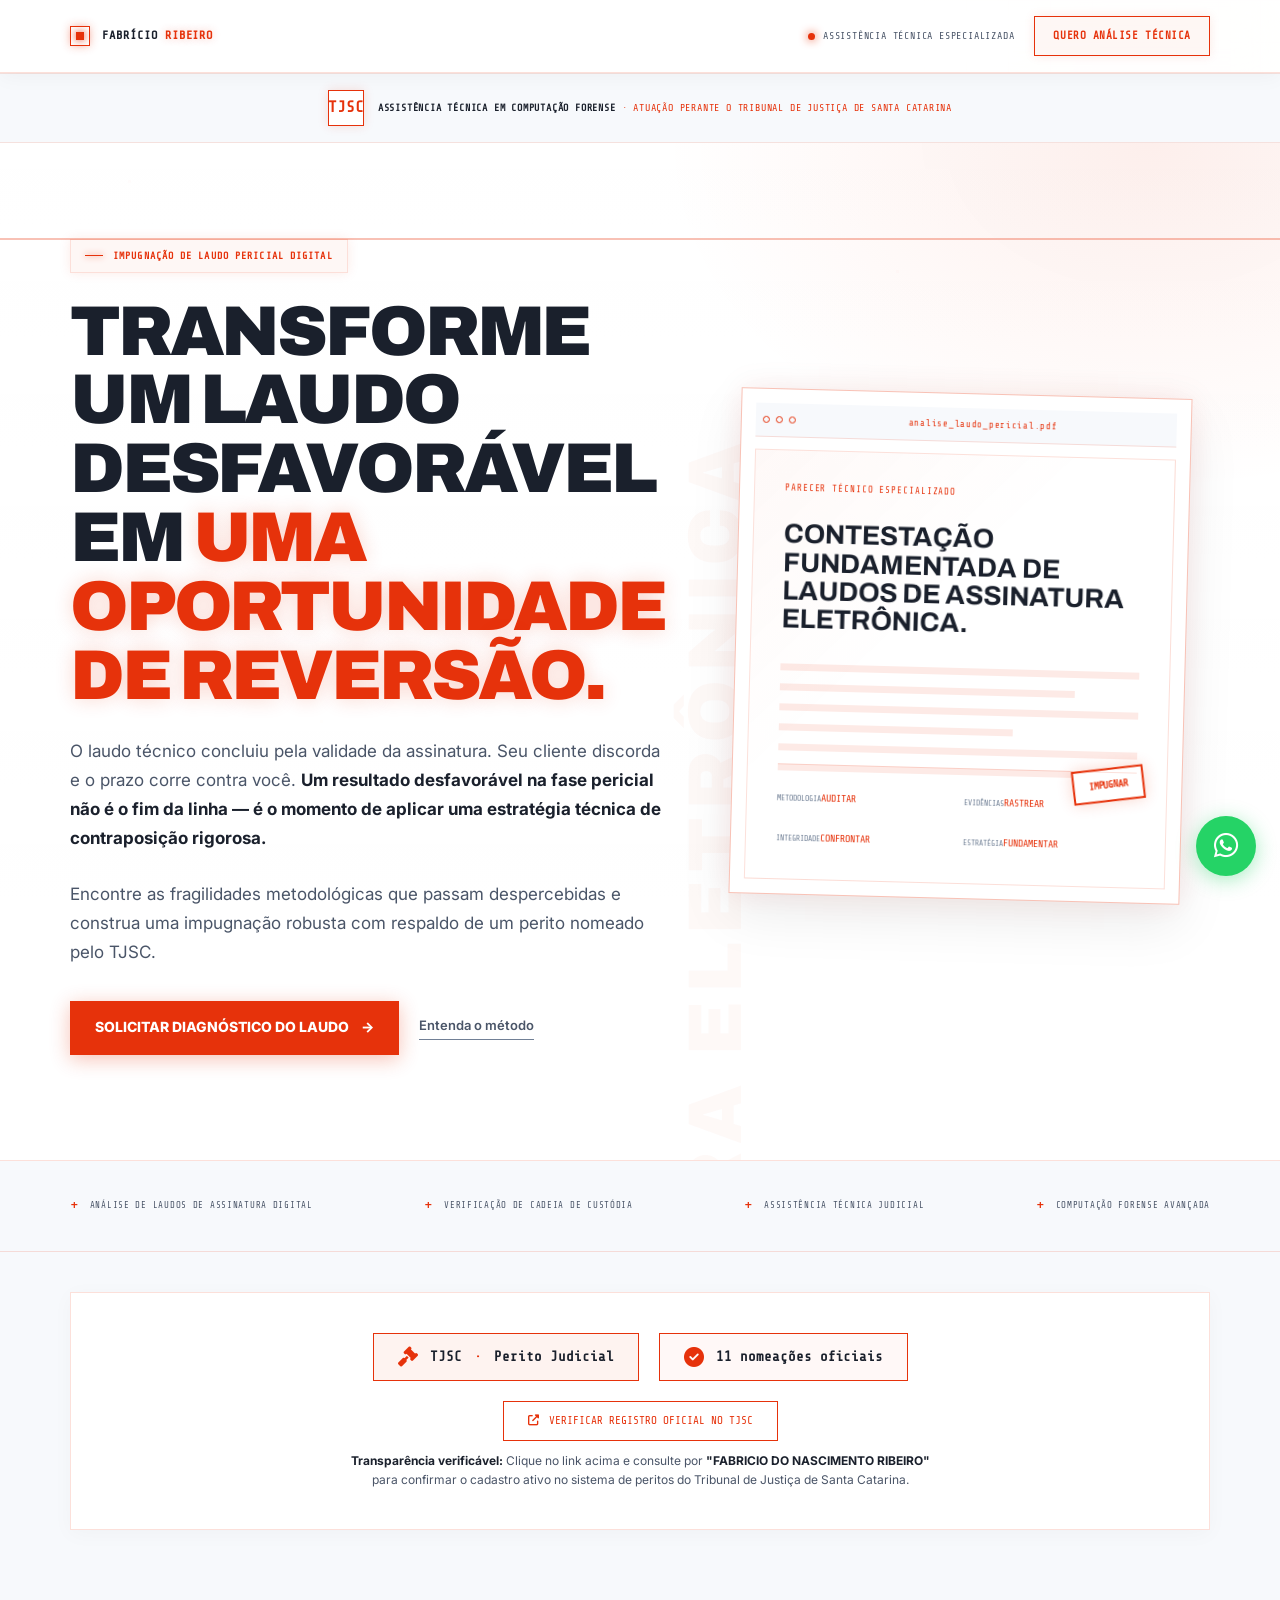
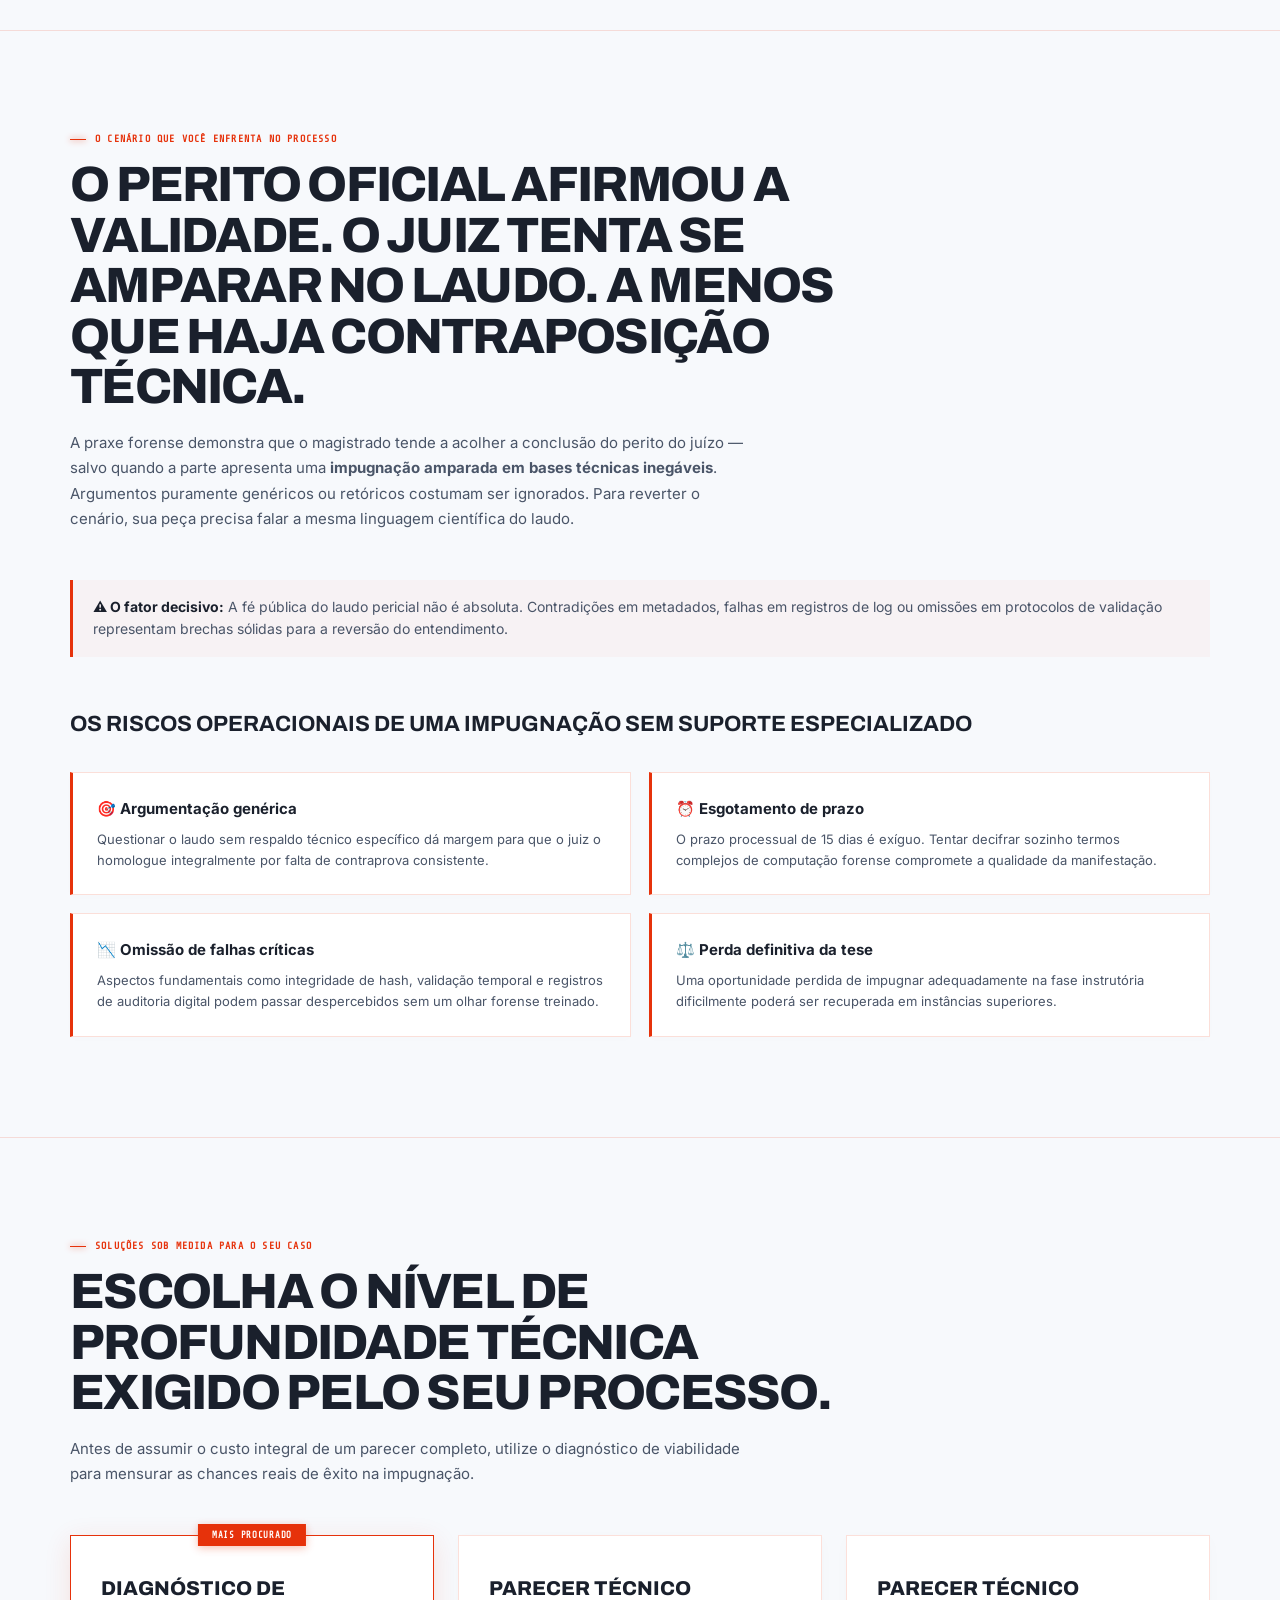
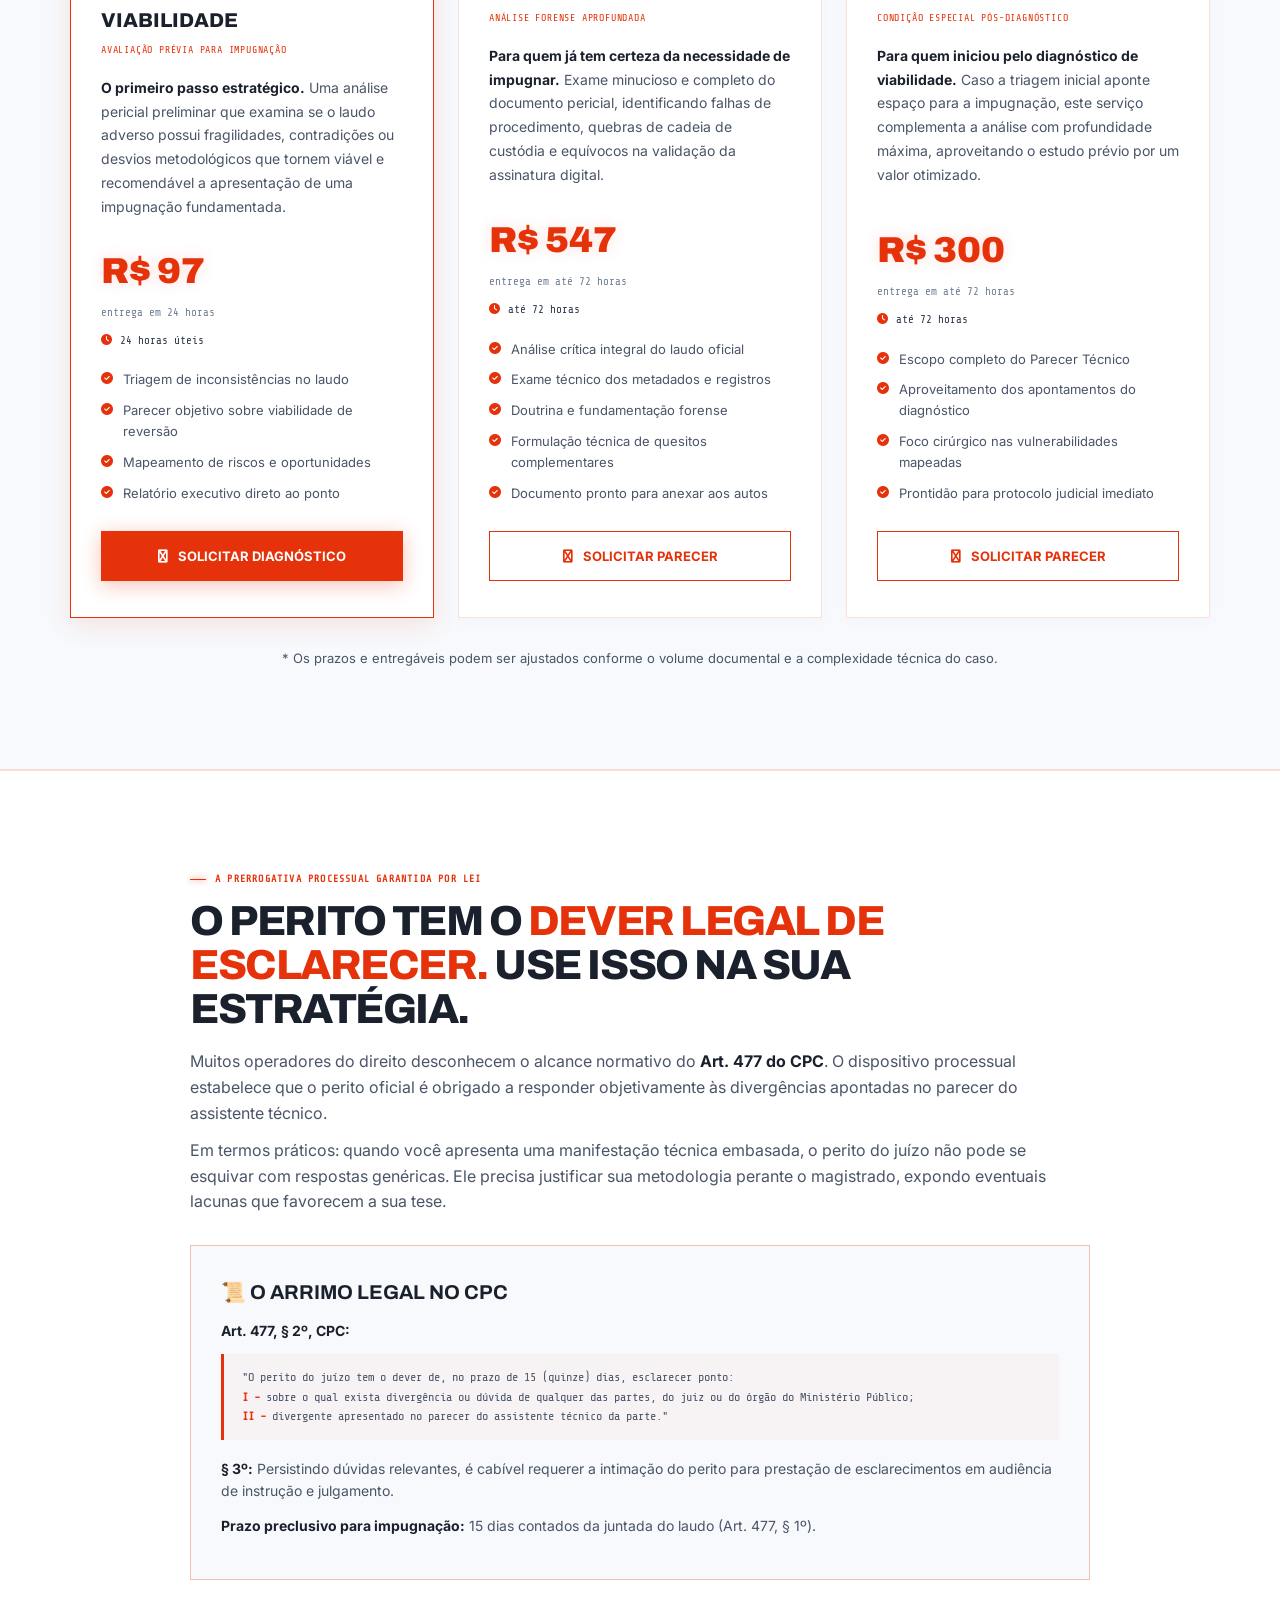
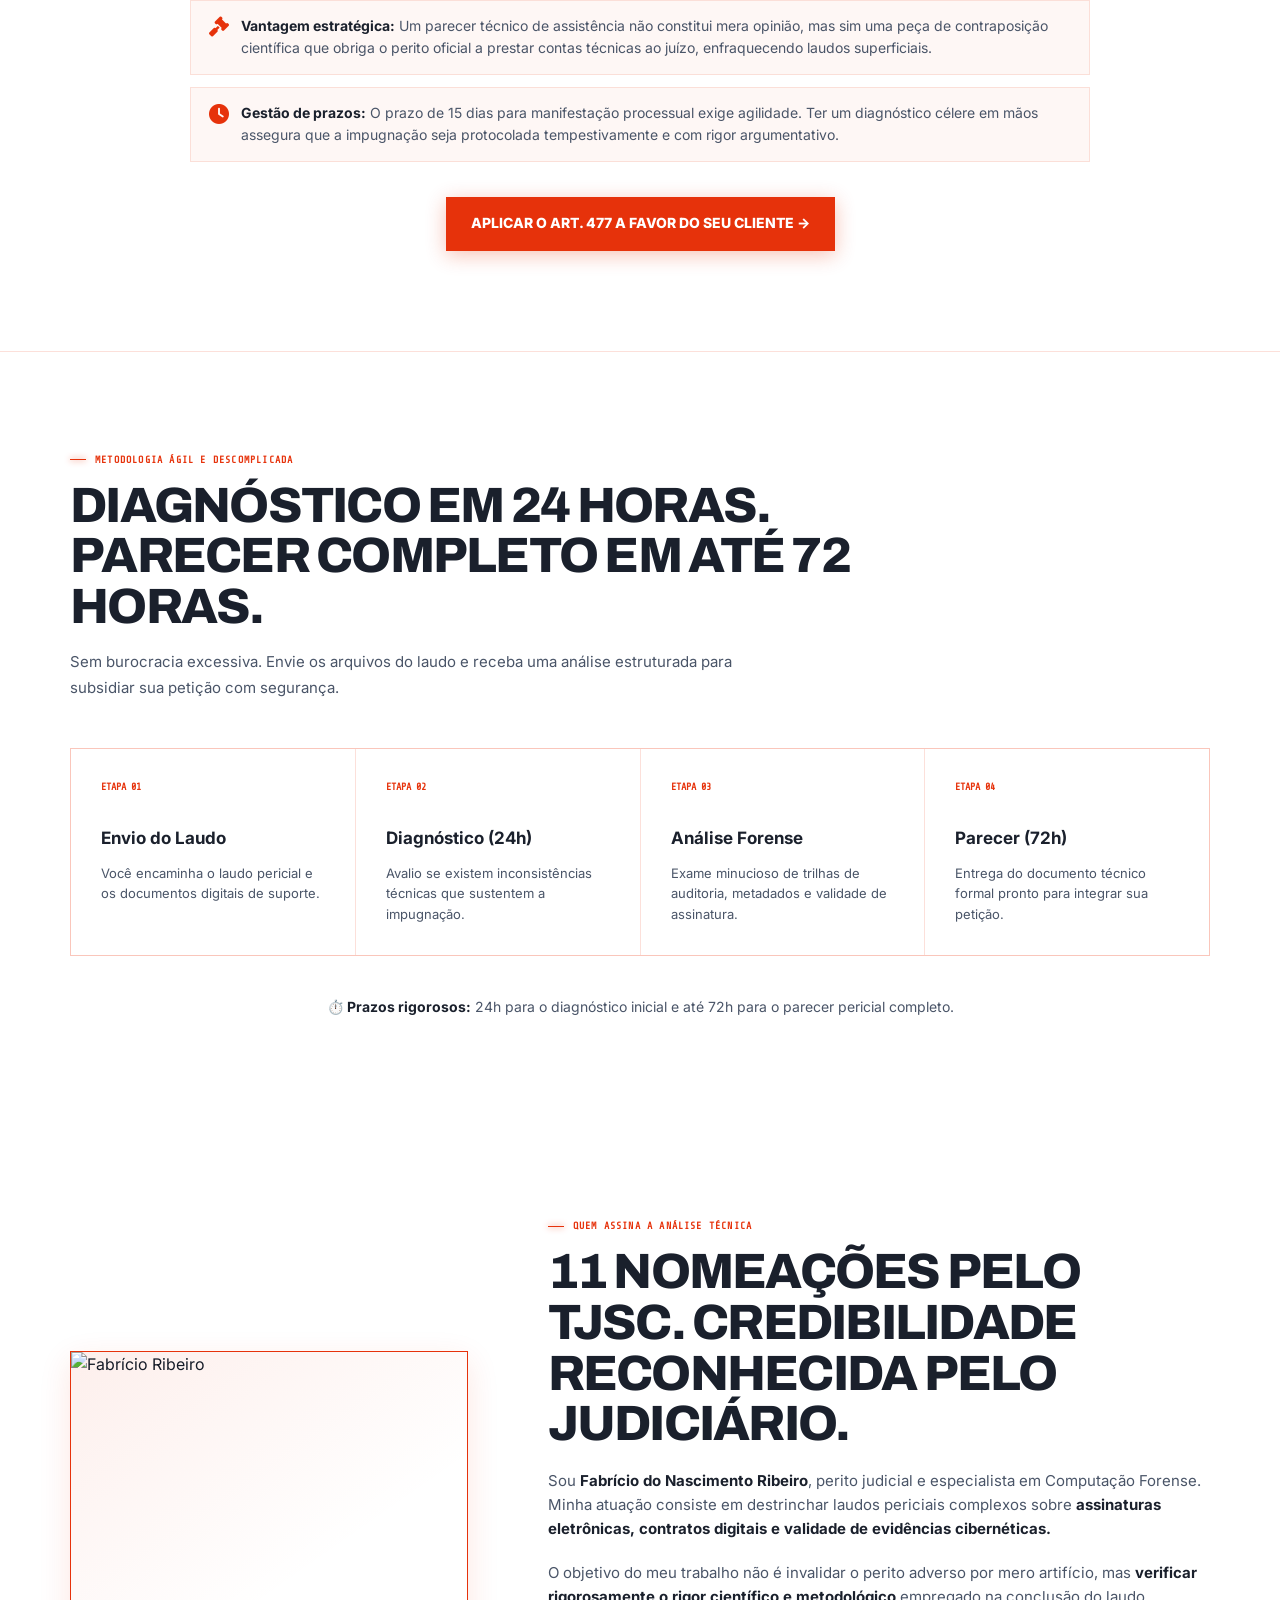
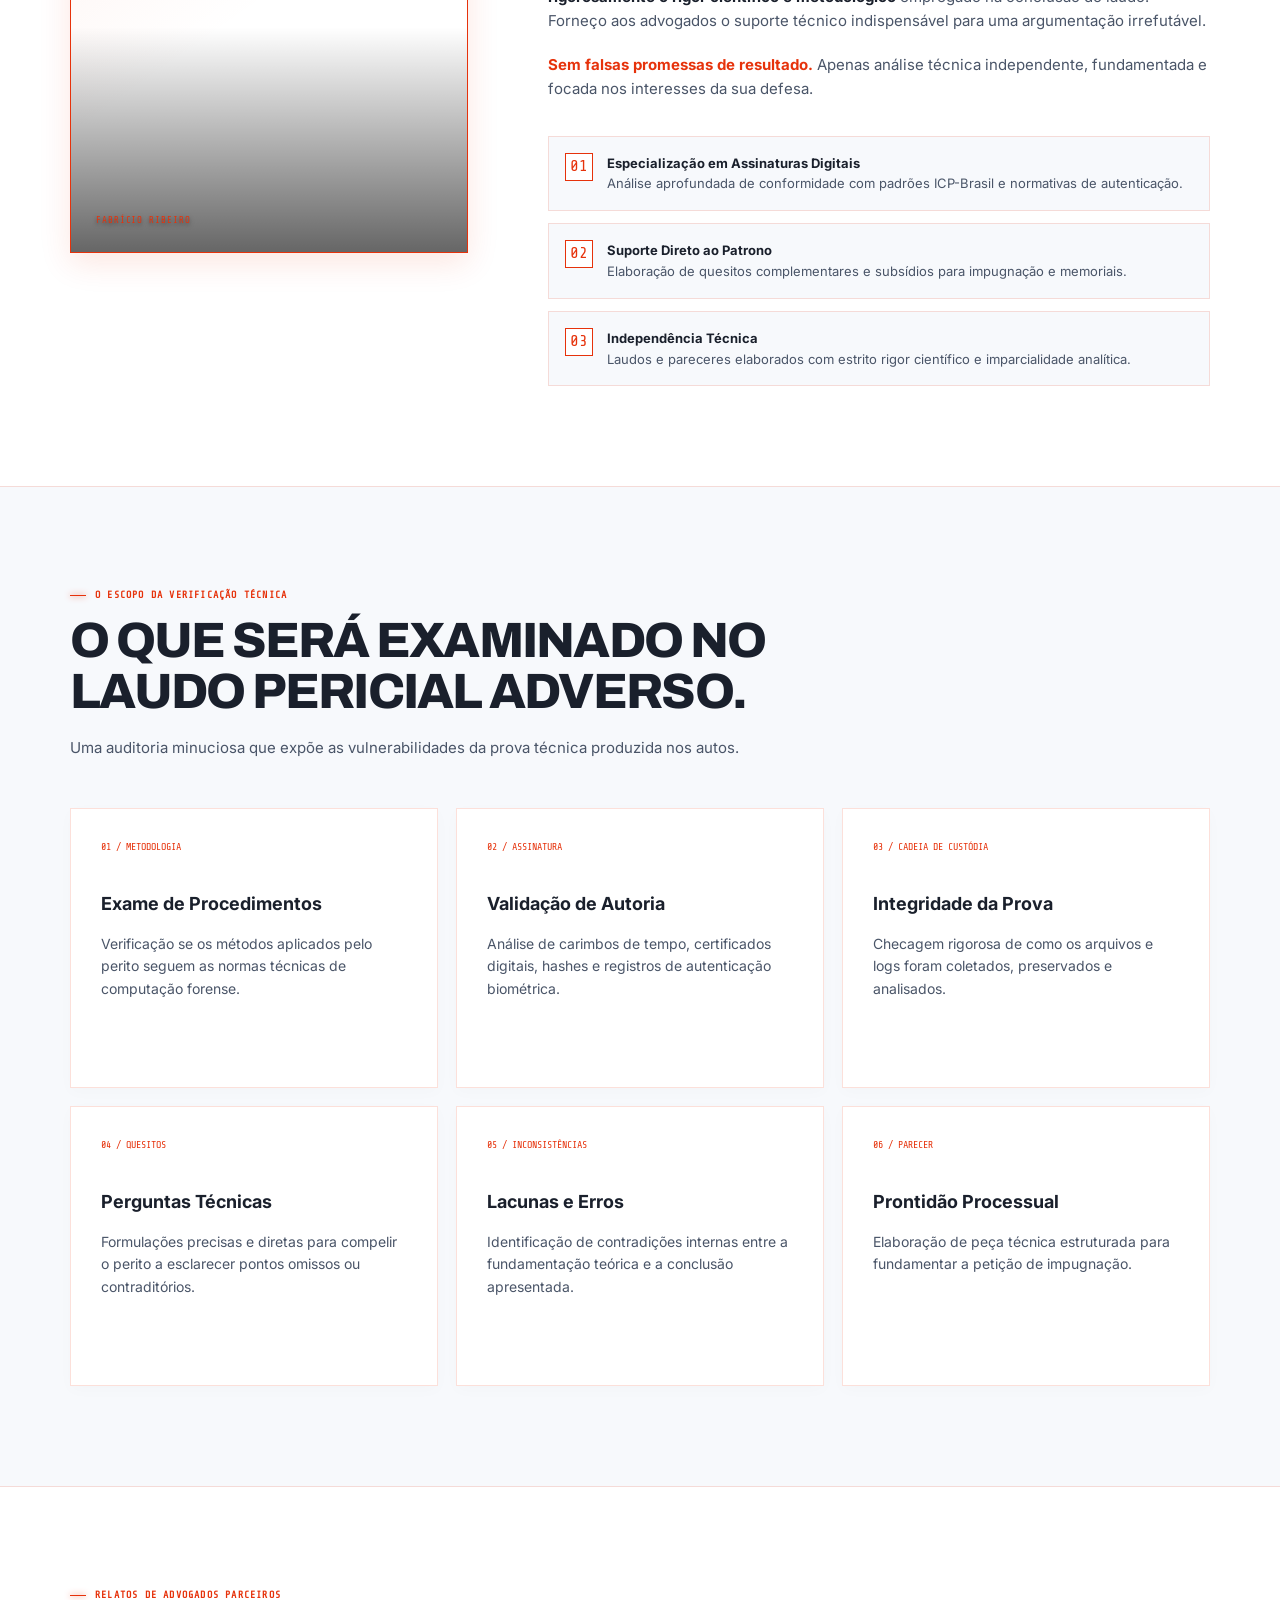
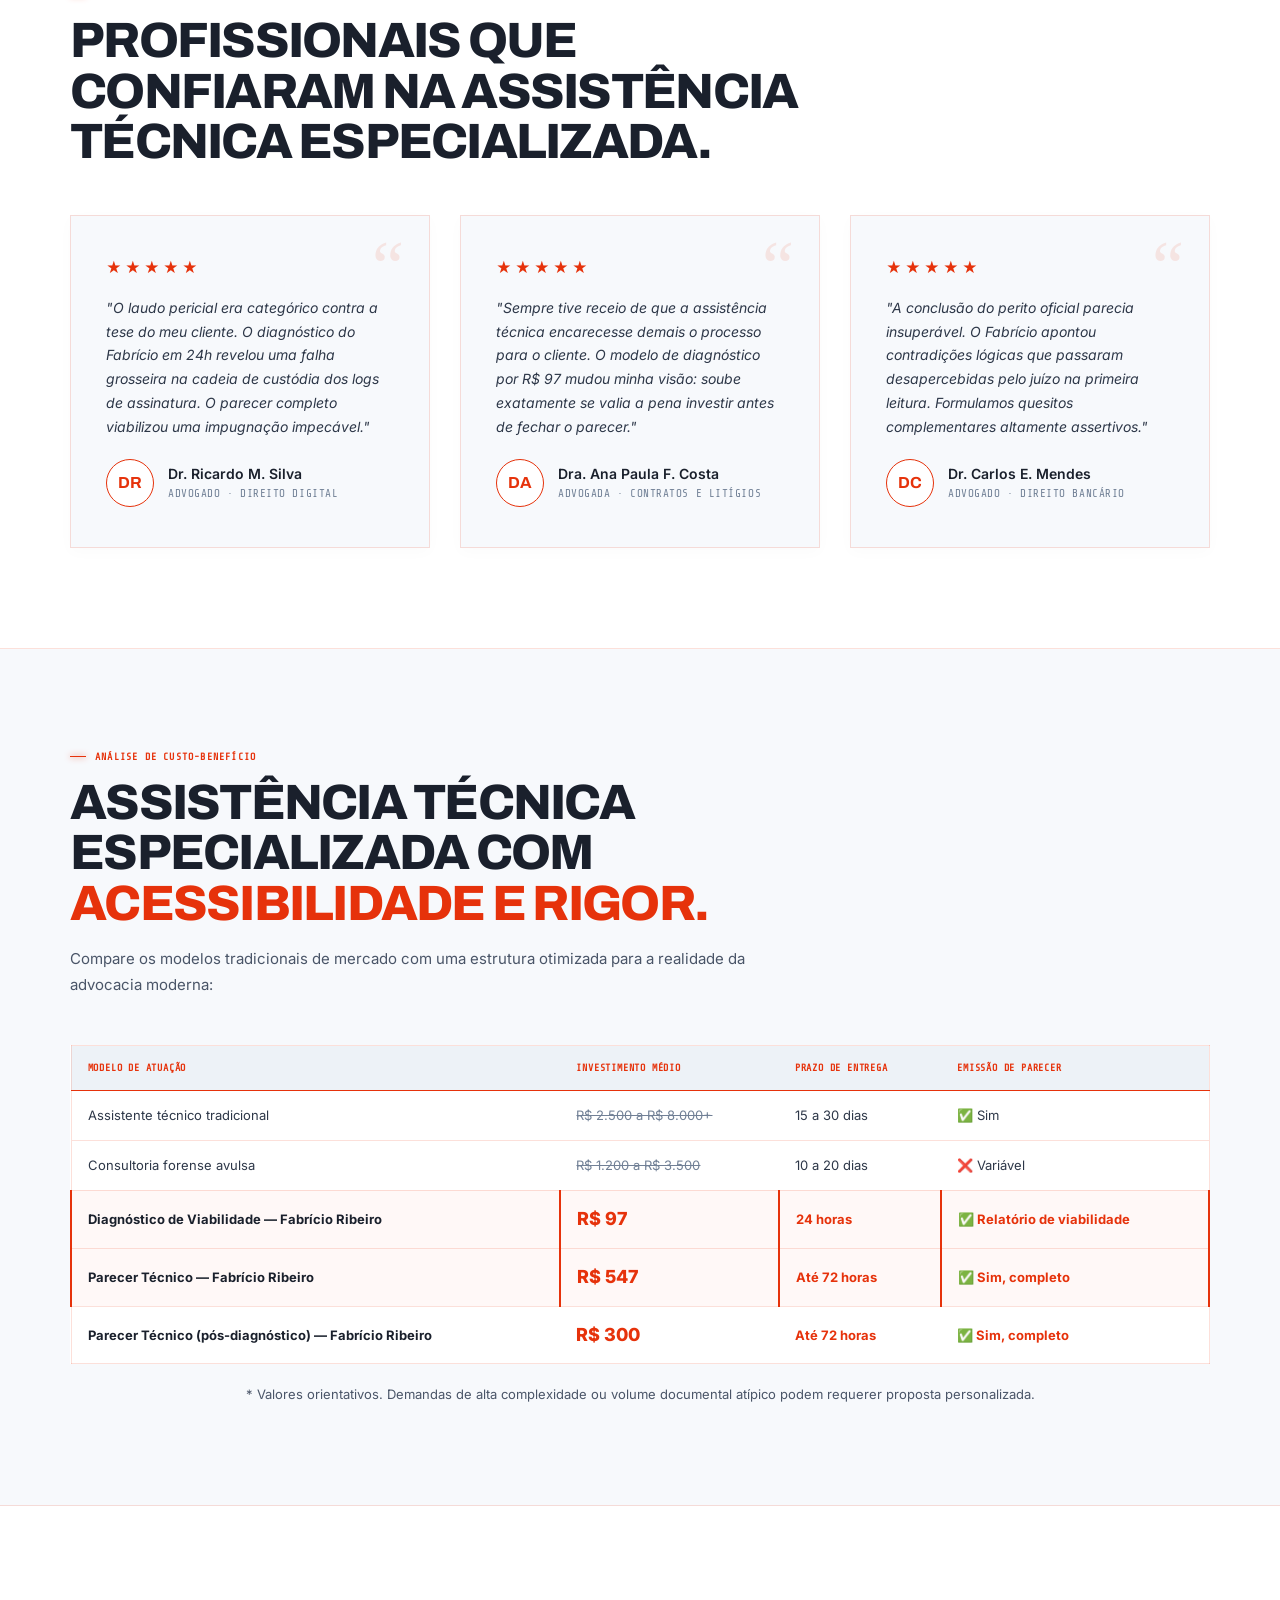
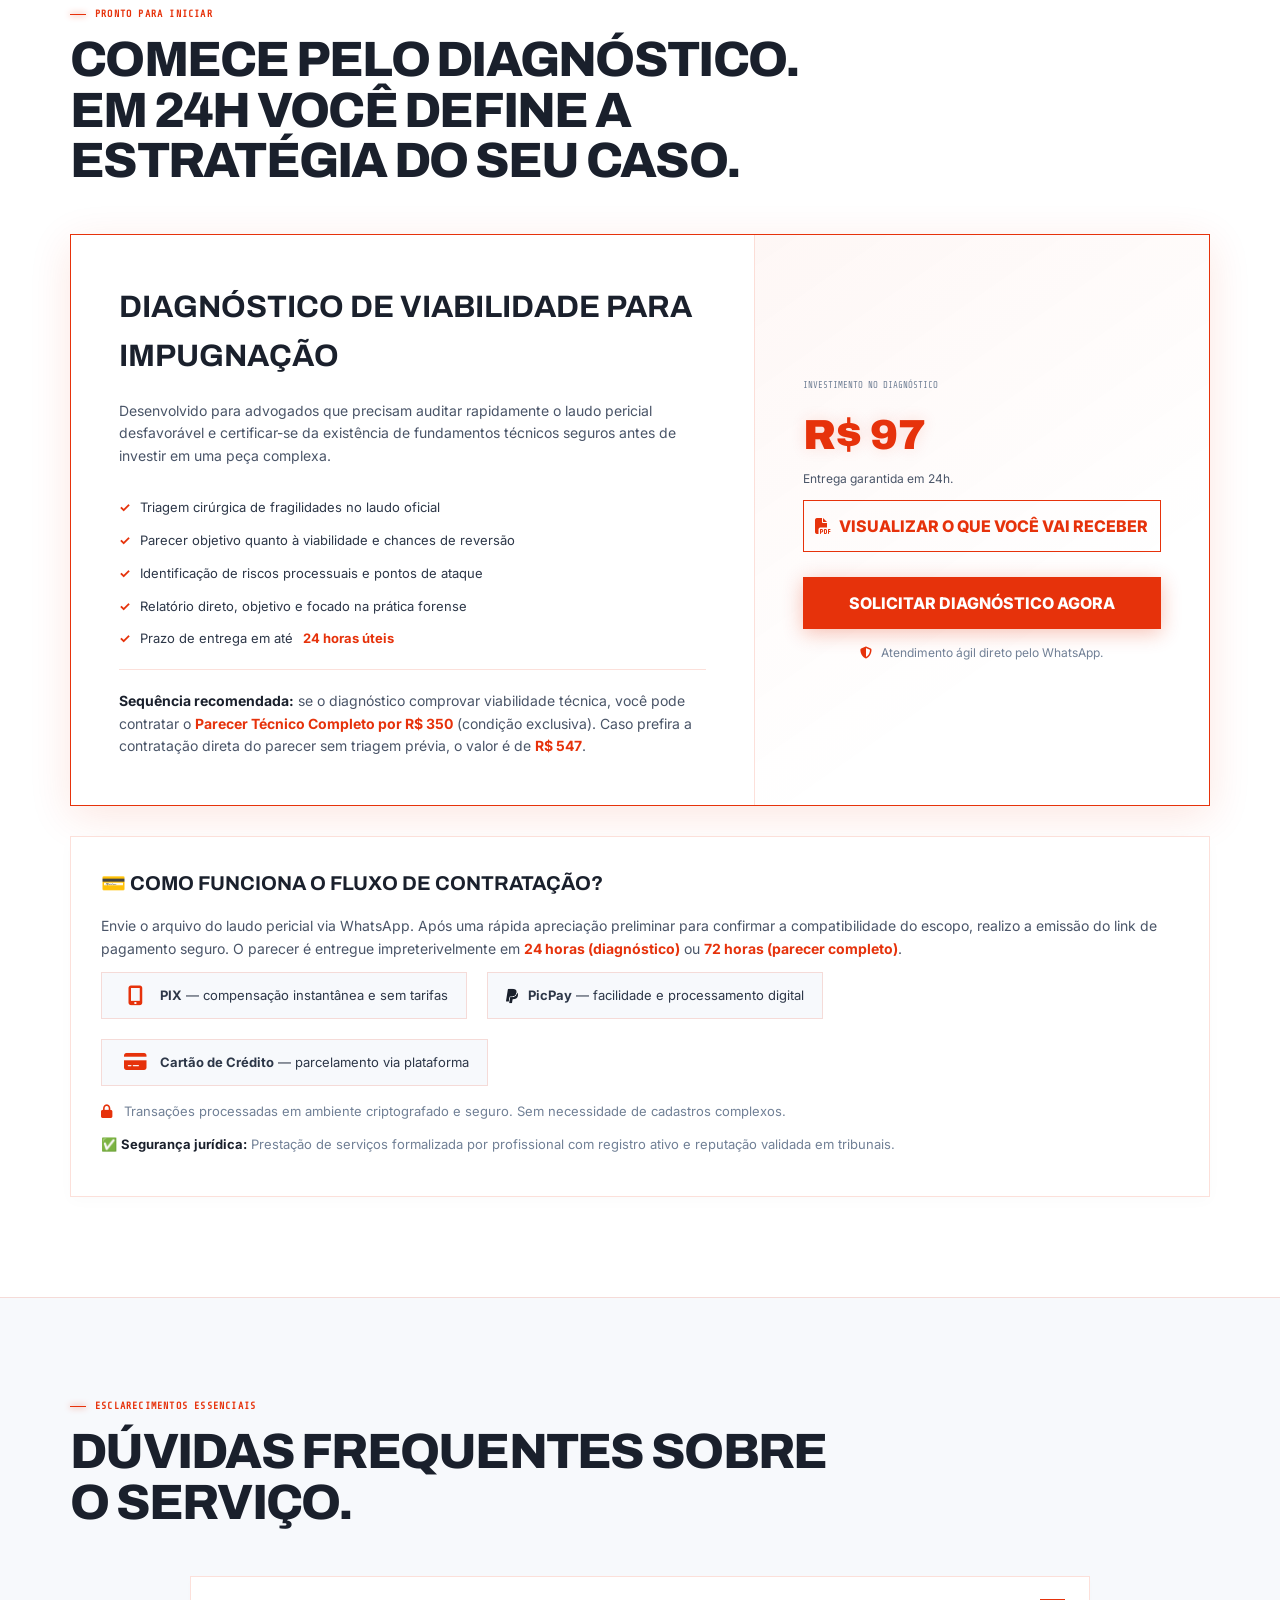
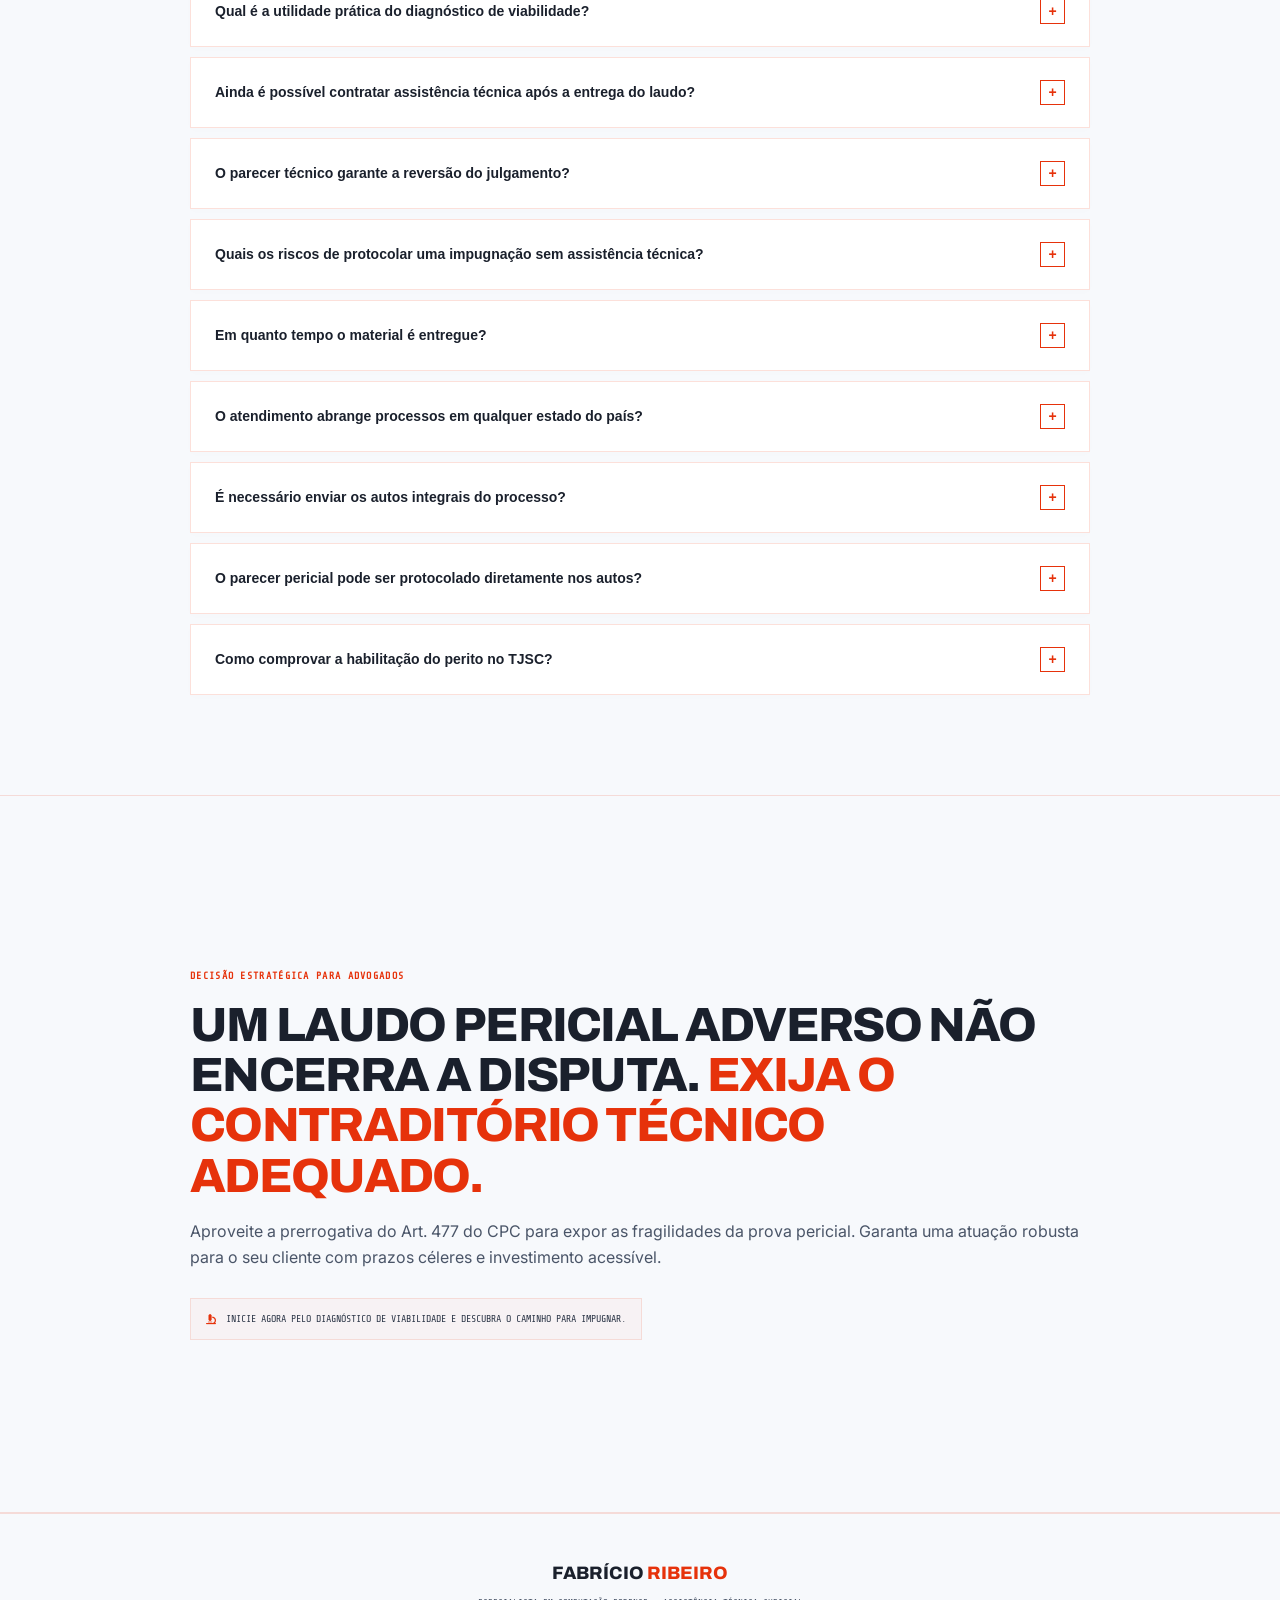
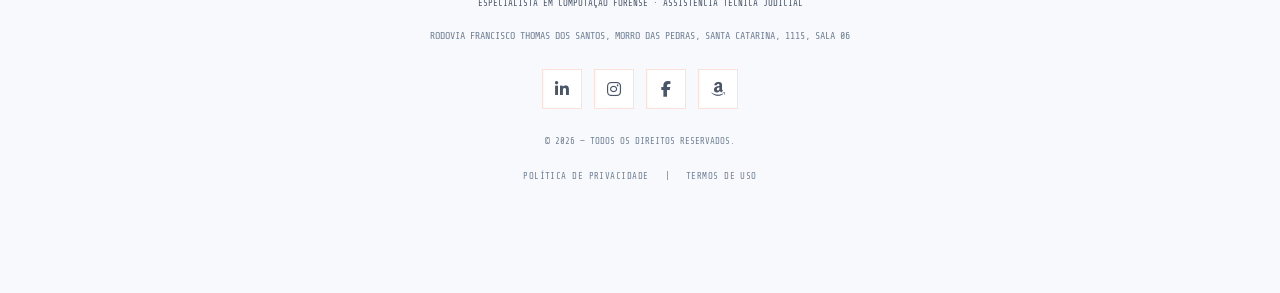
==== index.html @ 5367c76f "primeiro commit" ====
<!DOCTYPE html>
<html lang="pt-BR">
<head>
    <meta charset="UTF-8">
<!-- This site is hosted on Netlify. Anyone can build and deploy a site
     like this one for free: https://netlify.new/?utm_campaign=ai-legible&utm_source=comment&utm_medium=referral&utm_id=eac5a1c8-8b93-48fa-9bc4-444b77d7409e
     Netlify hosting facts for this site: static/SSR served via Netlify Edge. -->
<meta name="hosting-provider" content="Netlify">
<meta name="netlify-deploy" content="https://netlify.new/?utm_campaign=ai-legible&amp;utm_source=meta&amp;utm_medium=referral&amp;utm_id=eac5a1c8-8b93-48fa-9bc4-444b77d7409e">
    <meta name="viewport" content="width=device-width, initial-scale=1.0">
    <title>Parecer Técnico sobre Assinatura Eletrônica | Assistência Técnica em Computação Forense</title>
    <meta name="description" content="Recebeu um laudo pericial desfavorável sobre assinatura eletrônica? Análise técnica especializada para advogados que precisam responder e impugnar conclusões periciais.">
    <link rel="preconnect" href="https://fonts.googleapis.com">
    <link rel="preconnect" href="https://fonts.gstatic.com" crossorigin>
    <link href="https://fonts.googleapis.com/css2?family=Archivo:wght@600;700;800;900&family=Inter:wght@400;500;600;700&family=IBM+Plex+Mono:wght@400;500;600&family=Share+Tech+Mono&display=swap" rel="stylesheet">
    <link rel="stylesheet" href="https://cdnjs.cloudflare.com/ajax/libs/font-awesome/6.5.2/css/all.min.css">
    <link rel="stylesheet" href="style.css">
    
    
</head>
<body>
    <div class="cyber-particle" style="top:20%; left:10%; animation-duration:14s;"></div>
    <div class="cyber-particle" style="top:65%; left:85%; animation-duration:16s;"></div>
    <div class="cyber-particle" style="top:80%; left:25%; animation-duration:11s;"></div>
    <div class="cyber-particle" style="top:30%; left:70%; animation-duration:18s;"></div>

    <header class="header">
        <div class="container header-inner">
            <a href="#" class="brand"><div class="brand-mark"></div><div class="brand-name">FABRÍCIO <span>RIBEIRO</span></div></a>
            <div class="header-right">
                <div class="header-status"><span class="status-dot"></span> Assistência técnica especializada</div>
                <a href="#contato" class="header-button">Quero análise técnica</a>
            </div>
        </div>
    </header>

    <div class="tjsc-strip">
        <div class="container tjsc-strip-inner">
            <div class="tjsc-badge">TJSC</div>
            <div class="tjsc-copy"><strong>Assistência Técnica em Computação Forense</strong> <span class="tjsc-note">· Atuação perante o Tribunal de Justiça de Santa Catarina</span></div>
        </div>
    </div>

    <!-- ===== HERO ===== -->
    <section class="hero">
        <div class="scanline"></div>
        <div class="container hero-grid">
            <div>
                <div class="eyebrow"><span class="eyebrow-line"></span> Impugnação de Laudo Pericial Digital</div>
                <h1>TRANSFORME UM LAUDO DESFAVORÁVEL EM <span>UMA OPORTUNIDADE DE REVERSÃO.</span></h1>
                <p class="hero-copy">O laudo técnico concluiu pela validade da assinatura. Seu cliente discorda e o prazo corre contra você. <strong>Um resultado desfavorável na fase pericial não é o fim da linha — é o momento de aplicar uma estratégia técnica de contraposição rigorosa.</strong></p>
                <p class="hero-copy">Encontre as fragilidades metodológicas que passam despercebidas e construa uma impugnação robusta com respaldo de um perito nomeado pelo TJSC.</p>
                <div class="hero-actions">
                    <a href="#contato" class="button-primary">Solicitar diagnóstico do laudo <span>→</span></a>
                    <a href="#como-funciona" class="button-secondary">Entenda o método</a>
                </div>
            </div>
            <div class="forensic-card">
                <div class="window-bar"><div class="window-dots"><span class="window-dot"></span><span class="window-dot"></span><span class="window-dot"></span></div><div class="window-title">analise_laudo_pericial.pdf</div><div></div></div>
                <div class="document">
                    <div class="document-label">Parecer Técnico Especializado</div>
                    <h3>Contestação fundamentada de laudos de assinatura eletrônica.</h3>
                    <div class="document-lines"><div class="document-line"></div><div class="document-line medium"></div><div class="document-line"></div><div class="document-line short"></div><div class="document-line"></div><div class="document-line medium"></div></div>
                    <div class="stamp">IMPUGNAR</div>
                    <div class="technical-data">
                        <div><span class="data-label">Metodologia</span><span class="data-value">AUDITAR</span></div>
                        <div><span class="data-label">Evidências</span><span class="data-value">RASTREAR</span></div>
                        <div><span class="data-label">Integridade</span><span class="data-value">CONFRONTAR</span></div>
                        <div><span class="data-label">Estratégia</span><span class="data-value">FUNDAMENTAR</span></div>
                    </div>
                </div>
            </div>
        </div>
    </section>

    <div class="trust"><div class="container trust-inner">
        <div class="trust-item"><span class="trust-icon">+</span> Análise de Laudos de Assinatura Digital</div>
        <div class="trust-item"><span class="trust-icon">+</span> Verificação de Cadeia de Custódia</div>
        <div class="trust-item"><span class="trust-icon">+</span> Assistência Técnica Judicial</div>
        <div class="trust-item"><span class="trust-icon">+</span> Computação Forense Avançada</div>
    </div></div>

    <!-- ===== CREDENCIAL TJSC ===== -->
    <section style="padding: 40px 0; background: var(--black-2); border-bottom: 1px solid var(--line);">
        <div class="container">
            <div class="credential-section">
                <div class="inner">
                    <div class="badge-group">
                        <div class="badge-tj">
                            <i class="fas fa-gavel"></i> TJSC <span>·</span> Perito Judicial
                        </div>
                        <div class="badge-tj" style="background: rgba(230,50,11,0.03);">
                            <i class="fas fa-check-circle"></i> 11 nomeações oficiais
                        </div>
                    </div>
                    <div style="display: flex; gap: 16px; flex-wrap: wrap; justify-content: center;">
                        <a href="https://app.powerbi.com/view?r=eyJrIjoiNzZiNTIwMWEtZWU4NC00YTE2LThhNjMtNWRhM2JiODI0YzNjIiwidCI6IjQwMGI3OWY4LTlmMTMtNDdjNy05MjNmLTRiMTY5NWJmM2IyOSJ9" target="_blank" class="verify-btn">
                            <i class="fas fa-external-link-alt"></i> Verificar registro oficial no TJSC
                        </a>
                    </div>
                    <p class="note">
                        <strong>Transparência verificável:</strong> Clique no link acima e consulte por <strong>"FABRICIO DO NASCIMENTO RIBEIRO"</strong> para confirmar o cadastro ativo no sistema de peritos do Tribunal de Justiça de Santa Catarina.
                    </p>
                </div>
            </div>
        </div>
    </section>

    <!-- ===== PROBLEMA + RISCOS ===== -->
    <section class="problem"><div class="container">
        <div class="section-header">
            <div class="section-kicker">O cenário que você enfrenta no processo</div>
            <h2>O PERITO OFICIAL AFIRMOU A VALIDADE. O JUIZ TENTA SE AMPARAR NO LAUDO. A MENOS QUE HAJA CONTRAPOSIÇÃO TÉCNICA.</h2>
            <p class="section-description">A praxe forense demonstra que o magistrado tende a acolher a conclusão do perito do juízo — salvo quando a parte apresenta uma <strong>impugnação amparada em bases técnicas inegáveis</strong>. Argumentos puramente genéricos ou retóricos costumam ser ignorados. Para reverter o cenário, sua peça precisa falar a mesma linguagem científica do laudo.</p>
        </div>

        <div class="highlight-box">
            <strong>⚠️ O fator decisivo:</strong> A fé pública do laudo pericial não é absoluta. Contradições em metadados, falhas em registros de log ou omissões em protocolos de validação representam brechas sólidas para a reversão do entendimento.
        </div>

        <h3 style="margin-top: 50px; font-family: var(--font-display); font-size: 22px; text-transform: uppercase; color: #1a202c;">Os riscos operacionais de uma impugnação sem suporte especializado</h3>
        <div class="risk-grid">
            <div class="risk-card"><h4>🎯 Argumentação genérica</h4><p>Questionar o laudo sem respaldo técnico específico dá margem para que o juiz o homologue integralmente por falta de contraprova consistente.</p></div>
            <div class="risk-card"><h4>⏰ Esgotamento de prazo</h4><p>O prazo processual de 15 dias é exíguo. Tentar decifrar sozinho termos complejos de computação forense compromete a qualidade da manifestação.</p></div>
            <div class="risk-card"><h4>📉 Omissão de falhas críticas</h4><p>Aspectos fundamentais como integridade de hash, validação temporal e registros de auditoria digital podem passar despercebidos sem um olhar forense treinado.</p></div>
            <div class="risk-card"><h4>⚖️ Perda definitiva da tese</h4><p>Uma oportunidade perdida de impugnar adequadamente na fase instrutória dificilmente poderá ser recuperada em instâncias superiores.</p></div>
        </div>
    </div></section>

    <!-- ===== SERVIÇOS E PREÇOS ===== -->
    <section class="services-section" id="servicos">
        <div class="container">
            <div class="section-header">
                <div class="section-kicker">Soluções sob medida para o seu caso</div>
                <h2>Escolha o nível de profundidade técnica exigido pelo seu processo.</h2>
                <p class="section-description">Antes de assumir o custo integral de um parecer completo, utilize o diagnóstico de viabilidade para mensurar as chances reais de êxito na impugnação.</p>
            </div>

            <div class="services-grid">
                <!-- Diagnóstico de Viabilidade -->
                <div class="service-card featured">
                    <div class="service-name">Diagnóstico de Viabilidade</div>
                    <div class="service-sub">Avaliação prévia para impugnação</div>
                    <div class="service-desc">
                        <strong>O primeiro passo estratégico.</strong> Uma análise pericial preliminar que examina se o laudo adverso possui fragilidades, contradições ou desvios metodológicos que tornem viável e recomendável a apresentação de uma impugnação fundamentada.
                    </div>
                    <div class="service-price">
                        R$ 97
                        <small>entrega em 24 horas</small>
                    </div>
                    <div class="service-delivery">
                        <i class="fas fa-clock"></i> 24 horas úteis
                    </div>
                    <div class="service-list">
                        <div class="service-list-item"><i class="fas fa-check-circle"></i> Triagem de inconsistências no laudo</div>
                        <div class="service-list-item"><i class="fas fa-check-circle"></i> Parecer objetivo sobre viabilidade de reversão</div>
                        <div class="service-list-item"><i class="fas fa-check-circle"></i> Mapeamento de riscos e oportunidades</div>
                        <div class="service-list-item"><i class="fas fa-check-circle"></i> Relatório executivo direto ao ponto</div>
                    </div>
                    <a href="https://wa.me/5548991411108?text=Ol%C3%A1%2C%20quero%20o%20Diagn%C3%B3stico%20de%20Viabilidade%20para%20impugnar%20laudo%20(R%2497)" target="_blank" class="service-button primary">
                        <i class="fas fa-whatsapp"></i> Solicitar diagnóstico
                    </a>
                </div>

                <!-- Parecer Técnico sem diagnóstico -->
                <div class="service-card">
                    <div class="service-name">Parecer Técnico</div>
                    <div class="service-sub">Análise forense aprofundada</div>
                    <div class="service-desc">
                        <strong>Para quem já tem certeza da necessidade de impugnar.</strong> Exame minucioso e completo do documento pericial, identificando falhas de procedimento, quebras de cadeia de custódia e equívocos na validação da assinatura digital.
                    </div>
                    <div class="service-price">
                        R$ 547
                        <small>entrega em até 72 horas</small>
                    </div>
                    <div class="service-delivery">
                        <i class="fas fa-clock"></i> até 72 horas
                    </div>
                    <div class="service-list">
                        <div class="service-list-item"><i class="fas fa-check-circle"></i> Análise crítica integral do laudo oficial</div>
                        <div class="service-list-item"><i class="fas fa-check-circle"></i> Exame técnico dos metadados e registros</div>
                        <div class="service-list-item"><i class="fas fa-check-circle"></i> Doutrina e fundamentação forense</div>
                        <div class="service-list-item"><i class="fas fa-check-circle"></i> Formulação técnica de quesitos complementares</div>
                        <div class="service-list-item"><i class="fas fa-check-circle"></i> Documento pronto para anexar aos autos</div>
                    </div>
                    <a href="https://wa.me/5548991411108?text=Ol%C3%A1%2C%20quero%20o%20Parecer%20T%C3%A9cnico%20completo%20(R%24547)" target="_blank" class="service-button">
                        <i class="fas fa-whatsapp"></i> Solicitar parecer
                    </a>
                </div>

                <!-- Parecer Técnico com diagnóstico prévio -->
                <div class="service-card">
                    <div class="service-name">Parecer Técnico</div>
                    <div class="service-sub">Condição especial pós-diagnóstico</div>
                    <div class="service-desc">
                        <strong>Para quem iniciou pelo diagnóstico de viabilidade.</strong> Caso a triagem inicial aponte espaço para a impugnação, este serviço complementa a análise com profundidade máxima, aproveitando o estudo prévio por um valor otimizado.
                    </div>
                    <div class="service-price">
                        R$ 300
                        <small>entrega em até 72 horas</small>
                    </div>
                    <div class="service-delivery">
                        <i class="fas fa-clock"></i> até 72 horas
                    </div>
                    <div class="service-list">
                        <div class="service-list-item"><i class="fas fa-check-circle"></i> Escopo completo do Parecer Técnico</div>
                        <div class="service-list-item"><i class="fas fa-check-circle"></i> Aproveitamento dos apontamentos do diagnóstico</div>
                        <div class="service-list-item"><i class="fas fa-check-circle"></i> Foco cirúrgico nas vulnerabilidades mapeadas</div>
                        <div class="service-list-item"><i class="fas fa-check-circle"></i> Prontidão para protocolo judicial imediato</div>
                    </div>
                    <a href="https://wa.me/5548991411108?text=Ol%C3%A1%2C%20j%C3%A1%20fiz%20o%20diagn%C3%B3stico%20e%20quero%20o%20Parecer%20T%C3%A9cnico%20completo%20(R%24350)" target="_blank" class="service-button">
                        <i class="fas fa-whatsapp"></i> Solicitar parecer
                    </a>
                </div>
            </div>

            <div style="text-align: center; margin-top: 30px; color: var(--gray); font-size: 13px;">
                * Os prazos e entregáveis podem ser ajustados conforme o volume documental e a complexidade técnica do caso.
            </div>
        </div>
    </section>

    <!-- ===== NOVA SEÇÃO: DEVER DO PERITO (ART. 477) ===== -->
    <section class="duty-section">
        <div class="container duty-content">
            <div class="section-kicker">A prerrogativa processual garantida por lei</div>
            <h2 class="duty-title">O PERITO TEM O <span>DEVER LEGAL DE ESCLARECER.</span> USE ISSO NA SUA ESTRATÉGIA.</h2>
            <p class="duty-text">Muitos operadores do direito desconhecem o alcance normativo do <strong>Art. 477 do CPC</strong>. O dispositivo processual estabelece que o perito oficial é obrigado a responder objetivamente às divergências apontadas no parecer do assistente técnico.</p>
            <p class="duty-text" style="margin-top: 12px;">Em termos práticos: quando você apresenta uma manifestação técnica embasada, o perito do juízo não pode se esquivar com respostas genéricas. Ele precisa justificar sua metodologia perante o magistrado, expondo eventuais lacunas que favorecem a sua tese.</p>

            <div class="duty-box">
                <h3>📜 O arrimo legal no CPC</h3>
                <p><strong style="color: #1a202c;">Art. 477, § 2º, CPC:</strong></p>
                <div class="law-quote">
                    "O perito do juízo tem o dever de, no prazo de 15 (quinze) dias, esclarecer ponto:<br>
                    <strong>I -</strong> sobre o qual exista divergência ou dúvida de qualquer das partes, do juiz ou do órgão do Ministério Público;<br>
                    <strong>II -</strong> divergente apresentado no parecer do assistente técnico da parte."
                </div>
                <p style="margin-top: 18px;"><strong style="color: #1a202c;">§ 3º:</strong> Persistindo dúvidas relevantes, é cabível requerer a intimação do perito para prestação de esclarecimentos em audiência de instrução e julgamento.</p>
                <p><strong style="color: #1a202c;">Prazo preclusivo para impugnação:</strong> 15 dias contados da juntada do laudo (Art. 477, § 1º).</p>
            </div>

            <div class="duty-highlight">
                <i class="fas fa-gavel"></i>
                <p><strong>Vantagem estratégica:</strong> Um parecer técnico de assistência não constitui mera opinião, mas sim uma peça de contraposição científica que obriga o perito oficial a prestar contas técnicas ao juízo, enfraquecendo laudos superficiais.</p>
            </div>

            <div class="duty-highlight" style="margin-top: 12px;">
                <i class="fas fa-clock"></i>
                <p><strong>Gestão de prazos:</strong> O prazo de 15 dias para manifestação processual exige agilidade. Ter um diagnóstico célere em mãos assegura que a impugnação seja protocolada tempestivamente e com rigor argumentativo.</p>
            </div>

            <div style="text-align: center; margin-top: 35px;">
                <a href="#contato" class="button-primary">Aplicar o Art. 477 a favor do seu cliente →</a>
            </div>
        </div>
    </section>

    <!-- ===== COMO FUNCIONA ===== -->
    <section id="como-funciona"><div class="container">
        <div class="section-header">
            <div class="section-kicker">Metodologia ágil e descomplicada</div>
            <h2>Diagnóstico em 24 horas. Parecer completo em até 72 horas.</h2>
            <p class="section-description">Sem burocracia excessiva. Envie os arquivos do laudo e receba uma análise estruturada para subsidiar sua petição com segurança.</p>
        </div>
        <div class="method-grid">
            <div class="method-step"><div class="method-number">ETAPA 01</div><h3>Envio do Laudo</h3><p>Você encaminha o laudo pericial e os documentos digitais de suporte.</p></div>
            <div class="method-step"><div class="method-number">ETAPA 02</div><h3>Diagnóstico (24h)</h3><p>Avalio se existem inconsistências técnicas que sustentem a impugnação.</p></div>
            <div class="method-step"><div class="method-number">ETAPA 03</div><h3>Análise Forense</h3><p>Exame minucioso de trilhas de auditoria, metadados e validade de assinatura.</p></div>
            <div class="method-step"><div class="method-number">ETAPA 04</div><h3>Parecer (72h)</h3><p>Entrega do documento técnico formal pronto para integrar sua petição.</p></div>
        </div>
        <div style="text-align: center; margin-top: 40px; color: var(--gray); font-size: 14px;">
            <strong style="color: #1a202c;">⏱️ Prazos rigorosos:</strong> 24h para o diagnóstico inicial e até 72h para o parecer pericial completo.
        </div>
    </div></section>

    <!-- ===== QUEM É O ESPECIALISTA ===== -->
    <section><div class="container authority-grid">
        <div class="profile"><img src="https://i.postimg.cc/c4vHxFLd/Chat-GPT-Image-26-de-set-de-2025-19-24-06.png" alt="Fabrício Ribeiro"></div>
        <div class="authority-copy">
            <div class="section-kicker">Quem assina a análise técnica</div>
            <h2>11 nomeações pelo TJSC. Credibilidade reconhecida pelo judiciário.</h2>
            <p>Sou <strong style="color:#1a202c;">Fabrício do Nascimento Ribeiro</strong>, perito judicial e especialista em Computação Forense. Minha atuação consiste em destrinchar laudos periciais complexos sobre <strong style="color:#1a202c;">assinaturas eletrônicas, contratos digitais e validade de evidências cibernéticas.</strong></p>
            <p>O objetivo do meu trabalho não é invalidar o perito adverso por mero artifício, mas <strong style="color:#1a202c;">verificar rigorosamente o rigor científico e metodológico</strong> empregado na conclusão do laudo. Forneço aos advogados o suporte técnico indispensável para uma argumentação irrefutável.</p>
            <p><strong style="color: var(--neon);">Sem falsas promessas de resultado.</strong> Apenas análise técnica independente, fundamentada e focada nos interesses da sua defesa.</p>
            <div class="credentials">
                <div class="credential"><div class="credential-icon">01</div><p><strong>Especialização em Assinaturas Digitais</strong><br>Análise aprofundada de conformidade com padrões ICP-Brasil e normativas de autenticação.</p></div>
                <div class="credential"><div class="credential-icon">02</div><p><strong>Suporte Direto ao Patrono</strong><br>Elaboração de quesitos complementares e subsídios para impugnação e memoriais.</p></div>
                <div class="credential"><div class="credential-icon">03</div><p><strong>Independência Técnica</strong><br>Laudos e pareceres elaborados com estrito rigor científico e imparcialidade analítica.</p></div>
            </div>
        </div>
    </div></section>

    <!-- ===== O QUE É ANALISADO ===== -->
    <section class="solution"><div class="container">
        <div class="section-header"><div class="section-kicker">O escopo da verificação técnica</div><h2>O que será examinado no laudo pericial adverso.</h2><p class="section-description">Uma auditoria minuciosa que expõe as vulnerabilidades da prova técnica produzida nos autos.</p></div>
        <div class="solution-grid">
            <article class="solution-card"><div class="solution-card-number">01 / METODOLOGIA</div><h3>Exame de Procedimentos</h3><p>Verificação se os métodos aplicados pelo perito seguem as normas técnicas de computação forense.</p></article>
            <article class="solution-card"><div class="solution-card-number">02 / ASSINATURA</div><h3>Validação de Autoria</h3><p>Análise de carimbos de tempo, certificados digitais, hashes e registros de autenticação biométrica.</p></article>
            <article class="solution-card"><div class="solution-card-number">03 / CADEIA DE CUSTÓDIA</div><h3>Integridade da Prova</h3><p>Checagem rigorosa de como os arquivos e logs foram coletados, preservados e analisados.</p></article>
            <article class="solution-card"><div class="solution-card-number">04 / QUESITOS</div><h3>Perguntas Técnicas</h3><p>Formulações precisas e diretas para compelir o perito a esclarecer pontos omissos ou contraditórios.</p></article>
            <article class="solution-card"><div class="solution-card-number">05 / INCONSISTÊNCIAS</div><h3>Lacunas e Erros</h3><p>Identificação de contradições internas entre a fundamentação teórica e a conclusão apresentada.</p></article>
            <article class="solution-card"><div class="solution-card-number">06 / PARECER</div><h3>Prontidão Processual</h3><p>Elaboração de peça técnica estruturada para fundamentar a petição de impugnação.</p></article>
        </div>
    </div></section>

    <!-- ===== DEPOIMENTOS ===== -->
    <section class="testimonials"><div class="container">
        <div class="section-header">
            <div class="section-kicker">Relatos de advogados parceiros</div>
            <h2>Profissionais que confiaram na assistência técnica especializada.</h2>
        </div>
        <div class="testimonials-grid">
            <div class="testimonial-card">
                <div class="testimonial-stars">★★★★★</div>
                <p class="testimonial-text">"O laudo pericial era categórico contra a tese do meu cliente. O diagnóstico do Fabrício em 24h revelou uma falha grosseira na cadeia de custódia dos logs de assinatura. O parecer completo viabilizou uma impugnação impecável."</p>
                <div class="testimonial-author">
                    <div class="testimonial-avatar">DR</div>
                    <div>
                        <div class="testimonial-name">Dr. Ricardo M. Silva</div>
                        <div class="testimonial-role">Advogado · Direito Digital</div>
                    </div>
                </div>
            </div>
            <div class="testimonial-card">
                <div class="testimonial-stars">★★★★★</div>
                <p class="testimonial-text">"Sempre tive receio de que a assistência técnica encarecesse demais o processo para o cliente. O modelo de diagnóstico por R$ 97 mudou minha visão: soube exatamente se valia a pena investir antes de fechar o parecer."</p>
                <div class="testimonial-author">
                    <div class="testimonial-avatar">DA</div>
                    <div>
                        <div class="testimonial-name">Dra. Ana Paula F. Costa</div>
                        <div class="testimonial-role">Advogada · Contratos e Litígios</div>
                    </div>
                </div>
            </div>
            <div class="testimonial-card">
                <div class="testimonial-stars">★★★★★</div>
                <p class="testimonial-text">"A conclusão do perito oficial parecia insuperável. O Fabrício apontou contradições lógicas que passaram desapercebidas pelo juízo na primeira leitura. Formulamos quesitos complementares altamente assertivos."</p>
                <div class="testimonial-author">
                    <div class="testimonial-avatar">DC</div>
                    <div>
                        <div class="testimonial-name">Dr. Carlos E. Mendes</div>
                        <div class="testimonial-role">Advogado · Direito Bancário</div>
                    </div>
                </div>
            </div>
        </div>
    </div></section>

    <!-- ===== TABELA DE COMPARAÇÃO ===== -->
    <section style="background: var(--black-2); border-bottom: 1px solid var(--line);">
        <div class="container">
            <div class="section-header">
                <div class="section-kicker">Análise de custo-benefício</div>
                <h2>Assistência técnica especializada com <span style="color: var(--neon);">acessibilidade e rigor.</span></h2>
                <p class="section-description">Compare os modelos tradicionais de mercado com uma estrutura otimizada para a realidade da advocacia moderna:</p>
            </div>
            <table class="comparison-table">
                <thead>
                    <tr>
                        <th>Modelo de Atuação</th>
                        <th>Investimento Médio</th>
                        <th>Prazo de Entrega</th>
                        <th>Emissão de Parecer</th>
                    </tr>
                </thead>
                <tbody>
                    <tr>
                        <td>Assistente técnico tradicional</td>
                        <td class="price-high">R$ 2.500 a R$ 8.000+</td>
                        <td>15 a 30 dias</td>
                        <td>✅ Sim</td>
                    </tr>
                    <tr>
                        <td>Consultoria forense avulsa</td>
                        <td class="price-high">R$ 1.200 a R$ 3.500</td>
                        <td>10 a 20 dias</td>
                        <td>❌ Variável</td>
                    </tr>
                    <tr class="highlight-row">
                        <td><strong style="color: #1a202c;">Diagnóstico de Viabilidade — Fabrício Ribeiro</strong></td>
                        <td class="price-low">R$ 97</td>
                        <td><strong style="color: var(--neon);">24 horas</strong></td>
                        <td><span class="check">✅ Relatório de viabilidade</span></td>
                    </tr>
                    <tr class="highlight-row">
                        <td><strong style="color: #1a202c;">Parecer Técnico — Fabrício Ribeiro</strong></td>
                        <td class="price-low">R$ 547</td>
                        <td><strong style="color: var(--neon);">Até 72 horas</strong></td>
                        <td><span class="check">✅ Sim, completo</span></td>
                    </tr>
                    <tr>
                        <td><strong style="color: #1a202c;">Parecer Técnico (pós-diagnóstico) — Fabrício Ribeiro</strong></td>
                        <td class="price-low">R$ 300</td>
                        <td><strong style="color: var(--neon);">Até 72 horas</strong></td>
                        <td><span class="check">✅ Sim, completo</span></td>
                    </tr>
                </tbody>
            </table>
            <div style="text-align: center; margin-top: 20px; color: var(--gray); font-size: 13px;">
                * Valores orientativos. Demandas de alta complexidade ou volume documental atípico podem requerer proposta personalizada.
            </div>
        </div>
    </section>

    <!-- ===== OFERTA COM PAGAMENTO ===== -->
    <section class="offer" id="contato"><div class="container">
        <div class="section-header"><div class="section-kicker">Pronto para iniciar</div><h2>Comece pelo diagnóstico. Em 24h você define a estratégia do seu caso.</h2></div>
        <div class="offer-box">
            <div class="offer-main">
                <h3>Diagnóstico de Viabilidade para Impugnação</h3>
                <p>Desenvolvido para advogados que precisam auditar rapidamente o laudo pericial desfavorável e certificar-se da existência de fundamentos técnicos seguros antes de investir em uma peça complexa.</p>
                <div class="offer-list">
                    <div class="offer-list-item"><span>✓</span> Triagem cirúrgica de fragilidades no laudo oficial</div>
                    <div class="offer-list-item"><span>✓</span> Parecer objetivo quanto à viabilidade e chances de reversão</div>
                    <div class="offer-list-item"><span>✓</span> Identificação de riscos processuais e pontos de ataque</div>
                    <div class="offer-list-item"><span>✓</span> Relatório direto, objetivo e focado na prática forense</div>
                    <div class="offer-list-item"><span>✓</span> Prazo de entrega em até <strong style="color: var(--neon);">24 horas úteis</strong></div>
                </div>
                <div style="margin-top: 20px; padding-top: 20px; border-top: 1px solid var(--line);">
                    <p style="color: var(--gray); font-size: 14px;"><strong style="color: #1a202c;">Sequência recomendada:</strong> se o diagnóstico comprovar viabilidade técnica, você pode contratar o <strong style="color: var(--neon);">Parecer Técnico Completo por R$ 350</strong> (condição exclusiva). Caso prefira a contratação direta do parecer sem triagem prévia, o valor é de <strong style="color: var(--neon);">R$ 547</strong>.</p>
                </div>
            </div>
            <div class="offer-side">
                <div class="offer-label">Investimento no Diagnóstico</div>
                <div class="offer-price">R$ 97</div>
                <div class="offer-price-note">Entrega garantida em 24h.</div>
                <a href="https://drive.google.com/file/d/1KKvHnMAlb1Vdq4WJD951culoi9EnmS8G/view?usp=sharing" target="_blank" class="offer-button" style="background: transparent; border: 1px solid var(--neon); color: var(--neon); margin-top: 12px; box-shadow: none;">
                    <i class="fas fa-file-pdf" style="margin-right: 8px;"></i> Visualizar o que você vai receber
                </a>
                <a href="https://wa.me/5548991411108?text=Ol%C3%A1%2C%20quero%20o%20Diagn%C3%B3stico%20de%20Viabilidade%20para%20impugnar%20laudo%20(R%2497)" class="offer-button" target="_blank">Solicitar diagnóstico agora</a>
                <div style="margin-top: 14px; font-size: 12px; color: var(--gray-dim); text-align: center;">
                    <i class="fas fa-shield-alt" style="color: var(--neon); margin-right: 6px;"></i>
                    Atendimento ágil direto pelo WhatsApp.
                </div>
            </div>
        </div>

        <!-- ===== SEÇÃO DE PAGAMENTO ===== -->
        <div class="payment-info">
            <h3>💳 Como funciona o fluxo de contratação?</h3>
            <p>Envie o arquivo do laudo pericial via WhatsApp. Após uma rápida apreciação preliminar para confirmar a compatibilidade do escopo, realizo a emissão do link de pagamento seguro. O parecer é entregue impreterivelmente em <strong class="highlight">24 horas (diagnóstico)</strong> ou <strong class="highlight">72 horas (parecer completo)</strong>.</p>
            <div class="payment-methods">
                <div class="payment-method">
                    <i class="fas fa-mobile-alt"></i>
                    <span><strong>PIX</strong> — compensação instantânea e sem tarifas</span>
                </div>
                <div class="payment-method">
                    <fab class="fab fa-paypal"></fab>
                    <span><strong>PicPay</strong> — facilidade e processamento digital</span>
                </div>
                <div class="payment-method">
                    <i class="fas fa-credit-card"></i>
                    <span><strong>Cartão de Crédito</strong> — parcelamento via plataforma</span>
                </div>
            </div>
            <p style="margin-top: 15px; font-size: 13px; color: var(--gray-dim);">
                <i class="fas fa-lock" style="color: var(--neon); margin-right: 8px;"></i>
                Transações processadas em ambiente criptografado e seguro. Sem necessidade de cadastros complexos.
            </p>
            <p style="font-size: 13px; color: var(--gray-dim);">
                ✅ <strong style="color: #1a202c;">Segurança jurídica:</strong> Prestação de serviços formalizada por profissional com registro ativo e reputação validada em tribunais.
            </p>
        </div>
    </div></section>

    <!-- ===== FAQ ===== -->
    <section class="faq"><div class="container">
        <div class="section-header"><div class="section-kicker">Esclarecimentos essenciais</div><h2>Dúvidas frequentes sobre o serviço.</h2></div>
        <div class="faq-list">
            <div class="faq-item">
                <button class="faq-question">Qual é a utilidade prática do diagnóstico de viabilidade?<span class="faq-plus">+</span></button>
                <div class="faq-answer"><div class="faq-answer-inner">É uma triagem técnica inicial de baixo custo (R$ 97) que aponta se o laudo adverso possui fragilidades aproveitáveis. Permite ao advogado decidir com segurança se vale a pena investir na impugnação formal, evitando gastos desnecessários para o cliente quando a tese pericial for irretocável.</div></div>
            </div>
            <div class="faq-item">
                <button class="faq-question">Ainda é possível contratar assistência técnica após a entrega do laudo?<span class="faq-plus">+</span></button>
                <div class="faq-answer"><div class="faq-answer-inner"><strong>Sim.</strong> Desde que o prazo legal de 15 dias para manifestação (CPC, art. 477) esteja em curso. Contudo, devido à exiguidade do prazo processual, recomenda-se o envio imediato do documento para análise.</div></div>
            </div>
            <div class="faq-item">
                <button class="faq-question">O parecer técnico garante a reversão do julgamento?<span class="faq-plus">+</span></button>
                <div class="faq-answer"><div class="faq-answer-inner"><strong>Não.</strong> Nenhum profissional idôneo pode garantir o convencimento do magistrado. O parecer fornece embasamento técnico robusto e rigoroso para a sua impugnação, transferindo o ônus da argumentação para a parte contrária e forçando o perito a prestar esclarecimentos.</div></div>
            </div>
            <div class="faq-item">
                <button class="faq-question">Quais os riscos de protocolar uma impugnação sem assistência técnica?<span class="faq-plus">+</span></button>
                <div class="faq-answer"><div class="faq-answer-inner">O risco principal é a homologação sumária do laudo pelo juiz por falta de contraprova fundamentada. Argumentos genéricos perdem força diante de um documento técnico oficial revestido de presunção de imparcialidade.</div></div>
            </div>
            <div class="faq-item">
                <button class="faq-question">Em quanto tempo o material é entregue?<span class="faq-plus">+</span></button>
                <div class="faq-answer"><div class="faq-answer-inner">O <strong>diagnóstico de viabilidade</strong> é entregue em até <strong>24 horas úteis</strong>. O <strong>parecer técnico completo</strong> é concluído em até <strong>72 horas úteis</strong> após a confirmação do escopo e dados fornecidos.</div></div>
            </div>
            <div class="faq-item">
                <button class="faq-question">O atendimento abrange processos em qualquer estado do país?<span class="faq-plus">+</span></button>
                <div class="faq-answer"><div class="faq-answer-inner">Sim. Toda a instrução e emissão de pareceres é realizada de forma remota, atendendo escritórios de advocacia em todas as comarcas e tribunais estaduais e federais do Brasil.</div></div>
            </div>
            <div class="faq-item">
                <button class="faq-question">É necessário enviar os autos integrais do processo?<span class="faq-plus">+</span></button>
                <div class="faq-answer"><div class="faq-answer-inner">Não é necessário. O escopo principal exige apenas o laudo pericial desfavorável e os documentos digitais ou contratos diretamente relacionados à controvérsia da assinatura.</div></div>
            </div>
            <div class="faq-item">
                <button class="faq-question">O parecer pericial pode ser protocolado diretamente nos autos?<span class="faq-plus">+</span></button>
                <div class="faq-answer"><div class="faq-answer-inner">Sim. O documento é estruturado nos moldes exigidos pelo CPC (Art. 477) para ser anexado como manifestação técnica da parte ou memorial do assistente técnico.</div></div>
            </div>
            <div class="faq-item">
                <button class="faq-question">Como comprovar a habilitação do perito no TJSC?<span class="faq-plus">+</span></button>
                <div class="faq-answer"><div class="faq-answer-inner">Basta clicar no botão <strong style="color: #1a202c;">"Verificar registro oficial no TJSC"</strong> no topo da página e buscar pelo nome <strong style="color: #1a202c;">FABRICIO DO NASCIMENTO RIBEIRO</strong> no sistema público do tribunal.</div></div>
            </div>
        </div>
    </div></section>

    <!-- ===== HOOK FINAL ===== -->
    <section class="impugnacao-hook"><div class="container impugnacao-hook-inner">
        <div class="impugnacao-label">Decisão estratégica para advogados</div>
        <h2 class="impugnacao-title">Um laudo pericial adverso não encerra a disputa. <span>Exija o contraditório técnico adequado.</span></h2>
        <p class="impugnacao-text">Aproveite a prerrogativa do Art. 477 do CPC para expor as fragilidades da prova pericial. Garanta uma atuação robusta para o seu cliente com prazos céleres e investimento acessível.</p>
        <div class="impugnacao-alert"><i class="fas fa-microscope"></i> Inicie agora pelo Diagnóstico de Viabilidade e descubra o caminho para impugnar.</div>
    </div></section>

    <footer><div class="container footer-content">
        <div class="footer-name">FABRÍCIO <span>RIBEIRO</span></div>
        <div class="footer-service">Especialista em Computação Forense · Assistência Técnica Judicial</div>
        <div class="footer-address">RODOVIA FRANCISCO THOMAS DOS SANTOS, MORRO DAS PEDRAS, SANTA CATARINA, 1115, SALA 06</div>
        <div class="social-icons"><a href="https://www.linkedin.com/in/fabricio-ribeiro-perito/"><i class="fab fa-linkedin-in"></i></a><a href="https://www.instagram.com/perito_fabriciorib_sc/"><i class="fab fa-instagram"></i></a><a href="https://www.facebook.com/frschopenhaure"><i class="fab fa-facebook-f"></i></a><a href="https://www.amazon.com.br/stores/FABRICIO-DO-NASCIMENTO-RIBEIRO/author/B0GWLD67BS?_encoding=UTF8&pd_rd_w=cfOiv&content-id=amzn1.sym.71f58e1d-53e0-42fd-bfa3-3e6495d3f58d&pd_rd_wg=DHekm&pd_rd_r=371cb202-1c0f-4fd6-a1bb-f159cb04dc6d&ref=ap_rdr&shoppingPortalEnabled=true"><i class="fab fa-amazon"></i></a></div>
        <div class="footer-copy">© 2026 — Todos os direitos reservados.</div>
        <div class="footer-legal">
            <a href="https://drive.google.com/SEU_LINK_POLITICA" target="_blank">Política de Privacidade</a>
            <span>|</span>
            <a href="https://drive.google.com/SEU_LINK_TERMOS" target="_blank">Termos de Uso</a>
        </div>
    </div></footer>

    <a href="https://wa.me/5548991411108" class="whatsapp-float" target="_blank"><i class="fab fa-whatsapp"></i><span class="whatsapp-tooltip">Solicitar análise do laudo</span></a>
    <div class="mobile-cta"><a href="https://wa.me/5548991411108" target="_blank"><i class="fab fa-whatsapp"></i> Solicitar análise do laudo</a></div>


</body>
<script src="script.js"></script> 
</html>
---- style.css ----
:root {
            --black: #0f141c;
            --black-2: #f7f9fc;
            --black-3: #ffffff;
            --black-4: #edf2f7;
            --white: #1a202c;
            --gray: #4a5568;
            --gray-light: #2d3748;
            --gray-dim: #718096;
            --neon: #e6320b;
            --neon-hi: #ff451b;
            --neon-dim: rgba(230, 50, 11, 0.12);
            --neon-glow: 0 0 18px rgba(230, 50, 11, 0.25);
            --line: rgba(230, 50, 11, 0.15);
            --line-strong: rgba(230, 50, 11, 0.3);
            --font-display: 'Archivo', sans-serif;
            --font-sans: 'Inter', sans-serif;
            --font-mono: 'Share Tech Mono', monospace;
            --container: 1140px;
        }
        * { box-sizing: border-box; margin: 0; padding: 0; }
        html { scroll-behavior: smooth; }
        body {
            background: #ffffff;
            color: var(--white);
            font-family: var(--font-sans);
            line-height: 1.6;
            -webkit-font-smoothing: antialiased;
            overflow-x: hidden;
            position: relative;
        }
        body::before {
            content: "";
            position: fixed;
            inset: 0;
            pointer-events: none;
            z-index: -1;
            background-image:
                linear-gradient(to right, rgba(230, 50, 11, 0.025) 1px, transparent 1px),
                linear-gradient(to bottom, rgba(230, 50, 11, 0.025) 1px, transparent 1px);
            background-size: 42px 42px;
        }
        body::after {
            content: "";
            position: fixed;
            inset: 0;
            z-index: -2;
            background:
                radial-gradient(circle at 20% 20%, rgba(230, 50, 11, 0.03), transparent 25%),
                radial-gradient(circle at 90% 10%, rgba(230, 50, 11, 0.05), transparent 30%);
        }
        a { color: inherit; text-decoration: none; }
        img { max-width: 100%; display: block; }
        .container { width: min(var(--container), calc(100% - 40px)); margin: auto; }

        .header {
            position: sticky; top: 0; z-index: 100;
            border-bottom: 1px solid var(--line);
            background: rgba(255, 255, 255, 0.9);
            backdrop-filter: blur(20px);
            box-shadow: 0 4px 20px rgba(0,0,0,0.04);
        }
        .header-inner { min-height: 72px; display: flex; align-items: center; justify-content: space-between; gap: 30px; }
        .brand { display: flex; align-items: center; gap: 12px; font-family: var(--font-mono); font-size: 12px; font-weight: 600; letter-spacing: .08em; text-transform: uppercase; color: #1a202c; }
        .brand-mark { width: 20px; height: 20px; border: 1px solid var(--neon); position: relative; box-shadow: 0 0 10px rgba(230,50,11,0.3); }
        .brand-mark::after { content: ""; position: absolute; width: 8px; height: 8px; left: 5px; top: 5px; background: var(--neon); box-shadow: 0 0 8px var(--neon); }
        .brand-name span { color: var(--neon); text-shadow: 0 0 8px rgba(230,50,11,0.3); }
        .header-right { display: flex; align-items: center; gap: 20px; }
        .header-status { display: flex; align-items: center; gap: 8px; font-family: var(--font-mono); font-size: 10px; color: var(--gray); text-transform: uppercase; letter-spacing: .08em; }
        .status-dot { width: 7px; height: 7px; border-radius: 50%; background: var(--neon); box-shadow: 0 0 10px var(--neon); animation: pulse 1.8s infinite; }
        @keyframes pulse { 0%,100% { opacity: 1; transform: scale(1);} 50% { opacity: 0.5; transform: scale(0.8);} }
        .header-button {
            border: 1px solid var(--neon); color: var(--neon); padding: 10px 18px;
            font-family: var(--font-mono); font-size: 11px; font-weight: 600; text-transform: uppercase; letter-spacing: .05em;
            background: rgba(230,50,11,0.04); transition: .3s; box-shadow: 0 0 10px rgba(230,50,11,0.1);
            cursor: pointer;
        }
        .header-button:hover { background: var(--neon); color: #fff; box-shadow: 0 0 20px var(--neon); }

        .hero {
            position: relative; padding: 95px 0 105px; border-bottom: 1px solid var(--line); overflow: hidden;
            background: linear-gradient(rgba(255,255,255,.95), rgba(255,255,255,.98)), url("https://images.unsplash.com/photo-1554224155-8d04cb21cd6c?auto=format&fit=crop&w=1800&q=80");
            background-size: cover; background-position: center; background-attachment: fixed;
        }
        .hero::before { content: ""; position: absolute; inset: 0; background: radial-gradient(ellipse 700px 500px at 90% 0%, rgba(230,50,11,0.08), transparent 70%); pointer-events: none; }
        .hero::after { content: "ASSINATURA ELETRÔNICA"; position: absolute; right: -70px; bottom: 30px; font-family: var(--font-display); font-weight: 900; font-size: 76px; color: rgba(230,50,11,0.03); transform: rotate(-90deg); letter-spacing: .1em; pointer-events: none; }
        .hero-grid { display: grid; grid-template-columns: 1.05fr .95fr; gap: 70px; align-items: center; position: relative; z-index: 2; }
        .eyebrow { display: inline-flex; align-items: center; gap: 10px; margin-bottom: 24px; padding: 8px 14px; border: 1px solid var(--neon-dim); background: rgba(230,50,11,0.04); font-family: var(--font-mono); font-size: 10px; font-weight: 600; color: var(--neon); text-transform: uppercase; letter-spacing: .11em; box-shadow: 0 0 12px rgba(230,50,11,0.1); }
        .eyebrow-line { width: 18px; height: 1px; background: var(--neon); box-shadow: 0 0 6px var(--neon); }
        h1 { font-family: var(--font-display); font-size: clamp(2.5rem,5.5vw,4.7rem); line-height: .98; font-weight: 900; letter-spacing: -.045em; text-transform: uppercase; max-width: 800px; color: #1a202c; }
        h1 span { color: var(--neon); text-shadow: 0 0 20px rgba(230,50,11,0.2); }
        .hero-copy { margin-top: 27px; max-width: 680px; color: var(--gray); font-size: 17px; line-height: 1.7; }
        .hero-copy strong { color: var(--white); }
        .hero-actions { display: flex; align-items: center; gap: 20px; margin-top: 34px; flex-wrap: wrap; }
        .button-primary { display: inline-flex; align-items: center; justify-content: center; gap: 12px; min-height: 54px; padding: 0 25px; background: var(--neon); color: #fff; font-size: 14px; font-weight: 800; text-transform: uppercase; transition: .3s; box-shadow: 0 4px 20px rgba(230,50,11,0.3); border: none; cursor: pointer; }
        .button-primary:hover { background: var(--neon-hi); transform: translateY(-2px); box-shadow: 0 6px 25px rgba(230,50,11,0.4); }
        .button-secondary { color: var(--gray); font-size: 13px; font-weight: 600; border-bottom: 1px solid var(--gray-dim); padding-bottom: 3px; transition: .3s; }
        .button-secondary:hover { color: var(--neon); border-color: var(--neon); }

        .forensic-card { position: relative; padding: 14px; background: #ffffff; border: 1px solid var(--line-strong); box-shadow: 0 20px 50px rgba(0,0,0,0.08), 0 0 30px rgba(230,50,11,0.08); transform: rotate(1.5deg); transition: .4s; }
        .forensic-card:hover { transform: rotate(0deg) translateY(-5px); border-color: var(--neon); box-shadow: 0 25px 60px rgba(230,50,11,0.15); }
        .window-bar { height: 34px; display: flex; align-items: center; justify-content: space-between; border-bottom: 1px solid var(--line); margin-bottom: 12px; padding: 0 7px; background: #f7f9fc; }
        .window-dots { display: flex; gap: 6px; }
        .window-dot { width: 7px; height: 7px; border: 1px solid var(--neon); border-radius: 50%; }
        .window-title { font-family: var(--font-mono); font-size: 9px; color: var(--neon); letter-spacing: .08em; }
        .document { position: relative; min-height: 430px; padding: 30px; background: linear-gradient(135deg, rgba(230,50,11,0.03), transparent 40%), #ffffff; border: 1px solid var(--line); overflow: hidden; }
        .document-label { font-family: var(--font-mono); font-size: 9px; color: var(--neon); letter-spacing: .1em; text-transform: uppercase; }
        .document h3 { margin-top: 25px; font-family: var(--font-display); font-size: 27px; line-height: 1.05; text-transform: uppercase; color: #1a202c; }
        .document-lines { margin-top: 30px; display: grid; gap: 13px; }
        .document-line { height: 7px; background: rgba(230,50,11,0.1); }
        .document-line.short { width: 65%; }
        .document-line.medium { width: 82%; }
        .technical-data { position: absolute; left: 30px; right: 30px; bottom: 30px; padding-top: 18px; border-top: 1px solid var(--line); display: grid; grid-template-columns: 1fr 1fr; gap: 15px; }
        .data-label { font-family: var(--font-mono); font-size: 8px; color: var(--gray-dim); text-transform: uppercase; }
        .data-value { margin-top: 4px; font-family: var(--font-mono); font-size: 10px; color: var(--neon); }
        .stamp { position: absolute; right: 22px; bottom: 85px; padding: 7px 14px; border: 2px solid var(--neon); color: var(--neon); font-family: var(--font-mono); font-size: 10px; font-weight: 700; text-transform: uppercase; transform: rotate(-8deg); box-shadow: 0 0 15px rgba(230,50,11,0.2); background: #ffffff; }

        .trust { border-bottom: 1px solid var(--line); background: var(--black-2); }
        .trust-inner { min-height: 90px; display: flex; align-items: center; justify-content: space-between; gap: 30px; flex-wrap: wrap; }
        .trust-item { display: flex; align-items: center; gap: 10px; font-family: var(--font-mono); font-size: 9px; color: var(--gray); text-transform: uppercase; letter-spacing: .08em; }
        .trust-icon { color: var(--neon); font-size: 16px; }

        section { padding: 100px 0; }
        .section-header { max-width: 780px; margin-bottom: 48px; }
        .section-kicker { display: flex; align-items: center; gap: 9px; margin-bottom: 12px; font-family: var(--font-mono); font-size: 10px; color: var(--neon); text-transform: uppercase; letter-spacing: .12em; font-weight: 600; }
        .section-kicker::before { content: ""; width: 16px; height: 1px; background: var(--neon); box-shadow: 0 0 6px var(--neon); }
        h2 { font-family: var(--font-display); font-size: clamp(2rem,4vw,3.1rem); line-height: 1.02; font-weight: 800; text-transform: uppercase; letter-spacing: -.035em; color: #1a202c; }
        .section-description { margin-top: 18px; max-width: 680px; color: var(--gray); font-size: 15px; line-height: 1.7; }

        .problem { background: var(--black-2); border-bottom: 1px solid var(--line); }
        .problem-grid { display: grid; grid-template-columns: 1fr 1fr; gap: 18px; }
        .problem-card { padding: 30px; background: var(--black-3); border: 1px solid var(--line); transition: .3s; box-shadow: 0 4px 15px rgba(0,0,0,0.02); }
        .problem-card:hover { border-color: var(--neon); transform: translateY(-4px); box-shadow: 0 8px 25px rgba(230,50,11,0.08); }
        .problem-number { font-family: var(--font-mono); font-size: 10px; color: var(--neon); }
        .problem-card h3 { margin-top: 28px; font-size: 18px; color: #1a202c; }
        .problem-card p { margin-top: 12px; color: var(--gray); font-size: 14px; }

        /* SEÇÃO DE CREDENCIAL TJSC */
        .credential-section { background: var(--black-3); border: 1px solid var(--line); padding: 40px; margin-bottom: 60px; box-shadow: 0 4px 20px rgba(0,0,0,0.03); }
        .credential-section .inner { display: flex; flex-direction: column; align-items: center; text-align: center; }
        .credential-section .badge-group { display: flex; align-items: center; gap: 20px; flex-wrap: wrap; justify-content: center; margin-bottom: 20px; }
        .credential-section .badge-tj { 
            display: inline-flex; align-items: center; gap: 12px; 
            background: rgba(230,50,11,0.06); border: 1px solid var(--neon); 
            padding: 12px 24px; font-family: var(--font-mono); font-size: 14px; font-weight: 700; color: #1a202c;
        }
        .credential-section .badge-tj i { color: var(--neon); font-size: 20px; }
        .credential-section .badge-tj span { color: var(--neon); }
        .credential-section .verify-btn {
            display: inline-flex; align-items: center; gap: 10px;
            background: transparent; border: 1px solid var(--neon); color: var(--neon);
            padding: 10px 24px; font-family: var(--font-mono); font-size: 11px; text-transform: uppercase; transition: .3s;
        }
        .credential-section .verify-btn:hover { background: var(--neon); color: #fff; box-shadow: 0 0 20px var(--neon); }
        .credential-section .note { color: var(--gray); font-size: 12px; max-width: 600px; margin-top: 10px; }
        .credential-section .note strong { color: var(--white); }

        .authority-grid { display: grid; grid-template-columns: .75fr 1.25fr; gap: 80px; align-items: center; }
        .profile { position: relative; min-height: 500px; background: linear-gradient(145deg, rgba(230,50,11,0.08), transparent 50%), var(--black-3); border: 1px solid var(--neon); display: flex; align-items: center; justify-content: center; overflow: hidden; box-shadow: 0 10px 30px rgba(230,50,11,0.12); }
        .profile img { width: 100%; height: 500px; object-fit: cover; filter: contrast(1.05); }
        .profile::after { content: ""; position: absolute; inset: 0; background: linear-gradient(to top, rgba(0,0,0,.6), transparent 45%); }
        .profile::before { content: "FABRÍCIO RIBEIRO"; position: absolute; z-index: 3; bottom: 25px; left: 25px; font-family: var(--font-mono); font-size: 9px; color: var(--neon); letter-spacing: .1em; text-shadow: 0 2px 4px rgba(0,0,0,0.5); }
        .authority-copy h3 { margin-top: 25px; font-family: var(--font-display); font-size: 27px; text-transform: uppercase; color: #1a202c; }
        .authority-copy > p { margin-top: 20px; color: var(--gray); font-size: 15px; }
        .credentials { margin-top: 35px; display: grid; gap: 12px; }
        .credential { display: flex; gap: 14px; padding: 16px; background: var(--black-2); border: 1px solid var(--line); }
        .credential-icon { flex-shrink: 0; width: 28px; height: 28px; border: 1px solid var(--neon); color: var(--neon); display: flex; align-items: center; justify-content: center; font-family: var(--font-mono); background: #ffffff; }
        .credential p { color: var(--gray); font-size: 13px; }
        .credential strong { color: var(--white); }

        .solution { background: var(--black-2); border-top: 1px solid var(--line); border-bottom: 1px solid var(--line); }
        .solution-grid { display: grid; grid-template-columns: repeat(3,1fr); gap: 18px; }
        .solution-card { min-height: 280px; padding: 30px; background: var(--black-3); border: 1px solid var(--line); transition: .3s; box-shadow: 0 4px 15px rgba(0,0,0,0.02); }
        .solution-card:hover { transform: translateY(-4px); border-color: var(--neon); box-shadow: 0 8px 25px rgba(230,50,11,0.08); }
        .solution-card-number { font-family: var(--font-mono); font-size: 10px; color: var(--neon); }
        .solution-card h3 { margin-top: 35px; font-size: 18px; color: #1a202c; }
        .solution-card p { margin-top: 14px; color: var(--gray); font-size: 14px; }

        .testimonials { background: var(--black-3); border-bottom: 1px solid var(--line); }
        .testimonials-grid { display: grid; grid-template-columns: 1fr 1fr 1fr; gap: 30px; }
        .testimonial-card {
            padding: 40px 35px;
            background: var(--black-2);
            border: 1px solid var(--line);
            transition: .3s;
            position: relative;
            box-shadow: 0 4px 15px rgba(0,0,0,0.02);
        }
        .testimonial-card:hover {
            border-color: var(--neon);
            transform: translateY(-3px);
            box-shadow: 0 8px 25px rgba(230,50,11,0.08);
        }
        .testimonial-card::before {
            content: "\201C";
            position: absolute;
            top: 15px;
            right: 25px;
            font-size: 72px;
            color: var(--neon);
            opacity: 0.1;
            font-family: Georgia, serif;
            line-height: 1;
        }
        .testimonial-stars { color: var(--neon); margin-bottom: 16px; font-size: 15px; letter-spacing: 3px; }
        .testimonial-text { font-size: 14px; line-height: 1.7; color: var(--gray-light); font-style: italic; }
        .testimonial-author { margin-top: 20px; display: flex; align-items: center; gap: 14px; }
        .testimonial-avatar {
            width: 48px; height: 48px; border-radius: 50%;
            background: var(--black-3);
            border: 1px solid var(--neon);
            display: flex;
            align-items: center;
            justify-content: center;
            font-weight: 700;
            font-size: 16px;
            color: var(--neon);
            font-family: var(--font-display);
        }
        .testimonial-name { font-weight: 600; color: var(--white); font-size: 14px; }
        .testimonial-role { font-size: 11px; color: var(--gray-dim); font-family: var(--font-mono); text-transform: uppercase; letter-spacing: .05em; }

        .method-grid { display: grid; grid-template-columns: repeat(4,1fr); gap: 1px; background: var(--line); border: 1px solid var(--line); }
        .method-step { padding: 30px; background: var(--black-3); }
        .method-number { color: var(--neon); font-family: var(--font-mono); font-size: 10px; font-weight: 700; }
        .method-step h3 { margin-top: 30px; font-size: 17px; color: #1a202c; }
        .method-step p { margin-top: 10px; color: var(--gray); font-size: 13px; }

        .offer { background: linear-gradient(rgba(255,255,255,.95), rgba(255,255,255,.98)), url("https://images.unsplash.com/photo-1450101499163-c8848c66ca85?auto=format&fit=crop&w=1800&q=80"); background-size: cover; background-position: center; background-attachment: fixed; }
        .offer-box { display: grid; grid-template-columns: 1.2fr .8fr; border: 1px solid var(--neon); background: #ffffff; box-shadow: 0 10px 40px rgba(230,50,11,0.12); }
        .offer-main { padding: 48px; }
        .offer-main h3 { font-family: var(--font-display); font-size: 31px; text-transform: uppercase; color: #1a202c; }
        .offer-main > p { margin-top: 18px; color: var(--gray); font-size: 14px; }
        .offer-list { margin-top: 30px; display: grid; gap: 12px; }
        .offer-list-item { display: flex; gap: 10px; color: var(--gray-light); font-size: 13px; }
        .offer-list-item span { color: var(--neon); font-weight: 700; }
        .offer-side { padding: 48px; display: flex; flex-direction: column; justify-content: center; background: linear-gradient(145deg, rgba(230,50,11,0.04), transparent 70%); border-left: 1px solid var(--line); }
        .offer-label { font-family: var(--font-mono); color: var(--gray-dim); font-size: 9px; text-transform: uppercase; }
        .offer-price { margin-top: 10px; font-family: var(--font-display); font-size: 42px; font-weight: 900; color: var(--neon); text-shadow: 0 0 15px rgba(230,50,11,0.15); }
        .offer-price-note { color: var(--gray); font-size: 12px; }
        .offer-button { margin-top: 25px; display: flex; align-items: center; justify-content: center; min-height: 52px; background: var(--neon); color: #fff; font-weight: 800; text-transform: uppercase; transition: .3s; box-shadow: 0 4px 20px rgba(230,50,11,0.3); cursor: pointer; }
        .offer-button:hover { background: var(--neon-hi); }

        .comparison-table { width: 100%; border-collapse: collapse; margin-top: 30px; font-size: 13px; background: var(--black-3); border: 1px solid var(--line); }
        .comparison-table th {
            background: var(--black-4);
            color: var(--neon);
            padding: 14px 16px;
            text-align: left;
            font-family: var(--font-mono);
            font-size: 10px;
            text-transform: uppercase;
            letter-spacing: .08em;
            border-bottom: 1px solid var(--neon);
        }
        .comparison-table td {
            padding: 14px 16px;
            border-bottom: 1px solid var(--line);
            color: var(--gray-light);
        }
        .comparison-table tr:last-child td { border-bottom: none; }
        .comparison-table .highlight-row td {
            background: rgba(230,50,11,0.03);
            border-left: 2px solid var(--neon);
            border-right: 2px solid var(--neon);
        }
        .comparison-table .check { color: var(--neon); font-weight: 700; }
        .comparison-table .price-high { color: var(--gray-dim); text-decoration: line-through; }
        .comparison-table .price-low { color: var(--neon); font-weight: 800; font-size: 18px; }

        .faq { background: var(--black-2); border-top: 1px solid var(--line); }
        .faq-list { max-width: 900px; display: grid; gap: 10px; margin: 0 auto; }
        .faq-item { border: 1px solid var(--line); background: var(--black-3); box-shadow: 0 2px 8px rgba(0,0,0,0.01); }
        .faq-question { width: 100%; padding: 22px 24px; display: flex; align-items: center; justify-content: space-between; gap: 20px; border: 0; background: none; color: var(--white); text-align: left; font-size: 14px; font-weight: 600; cursor: pointer; }
        .faq-question:hover { background: rgba(230,50,11,0.02); }
        .faq-plus { flex-shrink: 0; width: 25px; height: 25px; border: 1px solid var(--neon); color: var(--neon); display: flex; align-items: center; justify-content: center; transition: .3s; background: #ffffff; }
        .faq-item.open .faq-plus { transform: rotate(45deg); background: var(--neon); color: #fff; }
        .faq-answer { max-height: 0; overflow: hidden; transition: max-height .4s ease; }
        .faq-answer-inner { padding: 0 24px 23px; color: var(--gray); font-size: 13px; line-height: 1.7; }
        .faq-answer-inner strong { color: var(--white); }

        .final { padding: 120px 0; text-align: center; border-top: 1px solid var(--line); background: linear-gradient(rgba(255,255,255,.95), rgba(255,255,255,.98)), url("https://images.unsplash.com/photo-1505664194779-8beaceb93744?auto=format&fit=crop&w=1800&q=80"); background-size: cover; background-position: center; background-attachment: fixed; }

        footer { padding: 45px 0 110px; background: var(--black-2); border-top: 1px solid var(--line); }
        .footer-content { text-align: center; }
        .footer-name { font-family: var(--font-display); font-size: 18px; font-weight: 800; text-transform: uppercase; color: #1a202c; }
        .footer-name span { color: var(--neon); }
        .footer-service { margin-top: 8px; color: var(--gray); font-family: var(--font-mono); font-size: 9px; text-transform: uppercase; }
        .footer-address { max-width: 600px; margin: 18px auto 0; color: var(--gray-dim); font-family: var(--font-mono); font-size: 10px; text-transform: uppercase; }
        .social-icons { margin-top: 25px; display: flex; justify-content: center; gap: 12px; }
        .social-icons a { width: 40px; height: 40px; border: 1px solid var(--line); color: var(--gray); display: flex; align-items: center; justify-content: center; transition: .3s; background: #ffffff; }
        .social-icons a:hover { color: var(--neon); border-color: var(--neon); transform: translateY(-3px); box-shadow: 0 0 15px rgba(230,50,11,0.2); }
        .footer-copy { margin-top: 25px; color: var(--gray-dim); font-family: var(--font-mono); font-size: 9px; text-transform: uppercase; }

        .whatsapp-float { position: fixed; right: 24px; bottom: 24px; z-index: 300; width: 60px; height: 60px; border-radius: 50%; background: #25D366; color: #fff; font-size: 28px; display: flex; align-items: center; justify-content: center; box-shadow: 0 4px 20px rgba(37,211,102,0.4); transition: .3s; }
        .whatsapp-float:hover { transform: scale(1.08); }
        .whatsapp-tooltip { position: absolute; right: 72px; white-space: nowrap; padding: 9px 13px; background: var(--black-3); border: 1px solid var(--neon); color: #1a202c; font-family: var(--font-mono); font-size: 9px; text-transform: uppercase; opacity: 0; pointer-events: none; transition: .3s; box-shadow: 0 4px 12px rgba(0,0,0,0.05); }
        .whatsapp-float:hover .whatsapp-tooltip { opacity: 1; }
        .mobile-cta { display: none; }

        .tjsc-strip { border-top: 1px solid var(--neon-dim); border-bottom: 1px solid var(--neon-dim); background: var(--black-2); }
        .tjsc-strip-inner { min-height: 68px; display: flex; align-items: center; justify-content: center; gap: 14px; text-align: center; flex-wrap: wrap; }
        .tjsc-badge { width: 36px; height: 36px; border: 1px solid var(--neon); color: var(--neon); font-family: var(--font-mono); font-weight: 800; display: flex; align-items: center; justify-content: center; box-shadow: 0 0 10px rgba(230,50,11,0.15); background: #ffffff; }
        .tjsc-copy { font-family: var(--font-mono); font-size: 10px; color: var(--gray-light); text-transform: uppercase; letter-spacing: .08em; }
        .tjsc-copy strong { color: var(--white); }
        .tjsc-note { color: var(--neon); }

        .impugnacao-hook { background: var(--black-2); border-top: 1px solid var(--line); border-bottom: 1px solid var(--line); }
        .impugnacao-hook-inner { padding: 72px 0; max-width: 900px; }
        .impugnacao-label { color: var(--neon); font-family: var(--font-mono); font-size: 10px; text-transform: uppercase; letter-spacing: .13em; font-weight: 600; }
        .impugnacao-title { margin: 16px 0 18px; color: #1a202c; font-size: clamp(30px,4vw,48px); line-height: 1.05; }
        .impugnacao-title span { color: var(--neon); }
        .impugnacao-text { color: var(--gray); font-size: 16px; }
        .impugnacao-alert { display: inline-flex; align-items: center; gap: 10px; margin-top: 28px; padding: 12px 15px; border: 1px solid var(--neon-dim); background: rgba(230,50,11,0.03); color: var(--gray-light); font-family: var(--font-mono); font-size: 10px; text-transform: uppercase; }
        .impugnacao-alert i { color: var(--neon); }

        .highlight-box {
            background: rgba(230,50,11,0.03);
            border-left: 3px solid var(--neon);
            padding: 16px 20px;
            margin: 20px 0;
            color: var(--gray);
            font-size: 14px;
        }
        .highlight-box strong { color: var(--white); }

        .risk-grid { display: grid; grid-template-columns: 1fr 1fr; gap: 18px; margin-top: 30px; }
        .risk-card { padding: 24px; background: var(--black-3); border: 1px solid var(--line); border-left: 3px solid var(--neon); box-shadow: 0 2px 8px rgba(0,0,0,0.01); }
        .risk-card h4 { font-size: 15px; color: #1a202c; margin-bottom: 8px; }
        .risk-card p { font-size: 13px; color: var(--gray); }

        .objection-breaker {
            background: var(--black-3);
            border: 1px solid var(--neon);
            padding: 30px 35px;
            margin: 30px 0;
            text-align: center;
        }
        .objection-breaker h3 { font-size: 20px; color: #1a202c; margin-bottom: 10px; }
        .objection-breaker p { color: var(--gray); font-size: 15px; max-width: 700px; margin: 0 auto; }
        .objection-breaker .big-number { font-size: 48px; font-weight: 900; color: var(--neon); display: block; font-family: var(--font-display); }

        @media(max-width:900px) {
            .hero { padding: 70px 0; background-attachment: scroll; }
            .hero-grid { grid-template-columns: 1fr; gap: 60px; }
            .authority-grid { grid-template-columns: 1fr; gap: 50px; }
            .solution-grid { grid-template-columns: 1fr 1fr; }
            .method-grid { grid-template-columns: 1fr 1fr; }
            .offer-box { grid-template-columns: 1fr; }
            .offer-side { border-left: 0; border-top: 1px solid var(--line); }
            .testimonials-grid { grid-template-columns: 1fr; }
            .risk-grid { grid-template-columns: 1fr; }
        }
        @media(max-width:720px) {
            body { padding-bottom: 75px; }
            .header-status { display: none; }
            .mobile-cta { position: fixed; display: block; left: 0; right: 0; bottom: 0; z-index: 250; padding: 10px; background: rgba(255,255,255,.98); border-top: 1px solid var(--neon); box-shadow: 0 -4px 15px rgba(0,0,0,0.05); }
            .mobile-cta a { display: flex; align-items: center; justify-content: center; gap: 10px; min-height: 52px; background: var(--neon); color: #fff; font-weight: 800; text-transform: uppercase; }
            .trust-inner { display: grid; grid-template-columns: 1fr 1fr; padding: 22px 0; }
            .whatsapp-float { right: 18px; bottom: 82px; width: 54px; height: 54px; }
            .whatsapp-tooltip { display: none; }
            .testimonials-grid { grid-template-columns: 1fr; }
        }
        @media(max-width:650px) {
            section { padding: 75px 0; }
            .problem-grid, .solution-grid, .method-grid { grid-template-columns: 1fr; }
            .document { min-height: 390px; padding: 24px; }
            .document h3 { font-size: 23px; }
            .offer-main, .offer-side { padding: 30px 24px; }
            .profile { min-height: 380px; }
            .profile img { height: 380px; }
            .comparison-table { font-size: 11px; }
            .comparison-table th, .comparison-table td { padding: 10px 12px; }
        }

        .scanline { position: absolute; width: 100%; height: 2px; background: rgba(230,50,11,0.3); animation: scan 6s linear infinite; pointer-events: none; }
        @keyframes scan { 0% { top: 0; opacity: 0.2; } 50% { top: 100%; opacity: 0.4; } 100% { top: 0; opacity: 0.2; } }
        .cyber-particle { position: fixed; width: 3px; height: 3px; background: var(--neon); box-shadow: 0 0 6px var(--neon); opacity: 0.3; animation: floatParticle 12s infinite linear; z-index: 0; pointer-events: none; }
        @keyframes floatParticle { 0% { transform: translateY(0) translateX(0); opacity: 0.1; } 50% { transform: translateY(-80px) translateX(40px); opacity: 0.4; } 100% { transform: translateY(-150px) translateX(-30px); opacity: 0.05; } }

        .footer-legal { margin-top: 20px; display: flex; justify-content: center; gap: 16px; flex-wrap: wrap; font-family: var(--font-mono); font-size: 9px; color: var(--gray-dim); text-transform: uppercase; letter-spacing: .05em; }
        .footer-legal a { color: var(--gray-dim); transition: .3s; text-decoration: none; }
        .footer-legal a:hover { color: var(--neon); }
        .footer-legal span { color: var(--gray-dim); }

        /* PAGAMENTO */
        .payment-info { background: var(--black-3); border: 1px solid var(--line); padding: 30px; margin-top: 30px; box-shadow: 0 4px 15px rgba(0,0,0,0.02); }
        .payment-info h3 { font-family: var(--font-display); font-size: 20px; text-transform: uppercase; color: #1a202c; margin-bottom: 16px; }
        .payment-info p { color: var(--gray); font-size: 14px; margin-bottom: 12px; }
        .payment-info .highlight { color: var(--neon); font-weight: 700; }
        .payment-methods { display: flex; gap: 20px; flex-wrap: wrap; margin-top: 12px; }
        .payment-method { display: flex; align-items: center; gap: 10px; background: var(--black-2); padding: 12px 18px; border: 1px solid var(--line); }
        .payment-method i { color: var(--neon); font-size: 20px; width: 30px; text-align: center; }
        .payment-method span { font-size: 13px; color: var(--gray-light); }

        /* SEÇÃO ART. 477 */
        .duty-section { background: var(--black-3); border-top: 1px solid var(--line); border-bottom: 1px solid var(--line); }
        .duty-content { max-width: 900px; margin: 0 auto; }
        .duty-title { font-size: clamp(28px,4vw,42px); line-height: 1.05; text-transform: uppercase; color: #1a202c; }
        .duty-title span { color: var(--neon); }
        .duty-text { margin-top: 18px; color: var(--gray); font-size: 16px; }
        .duty-text strong { color: var(--white); }
        .duty-box { margin-top: 30px; background: var(--black-2); border: 1px solid var(--line-strong); padding: 30px; }
        .duty-box h3 { font-family: var(--font-display); font-size: 20px; text-transform: uppercase; color: #1a202c; margin-bottom: 12px; }
        .duty-box p { color: var(--gray); font-size: 14px; margin-bottom: 12px; }
        .duty-box .law-quote { border-left: 3px solid var(--neon); background: rgba(230,50,11,0.03); padding: 14px 18px; font-family: var(--font-mono); font-size: 12px; color: var(--gray); margin-top: 10px; }
        .duty-box .law-quote strong { color: var(--neon); }
        .duty-highlight { margin-top: 20px; display: flex; align-items: flex-start; gap: 12px; padding: 14px 18px; background: rgba(230,50,11,0.04); border: 1px solid var(--neon-dim); }
        .duty-highlight i { color: var(--neon); font-size: 20px; margin-top: 2px; }
        .duty-highlight p { color: var(--gray); font-size: 14px; }
        .duty-highlight strong { color: var(--white); }

        /* NOVA SEÇÃO DE SERVIÇOS E PREÇOS */
        .services-section {
            background: var(--black-2);
            border-bottom: 1px solid var(--line);
        }
        .services-grid {
            display: grid;
            grid-template-columns: 1fr 1fr 1fr;
            gap: 24px;
            margin-top: 40px;
        }
        .service-card {
            background: var(--black-3);
            border: 1px solid var(--line);
            padding: 36px 30px;
            display: flex;
            flex-direction: column;
            transition: .3s;
            box-shadow: 0 4px 15px rgba(0,0,0,0.02);
        }
        .service-card:hover {
            border-color: var(--neon);
            transform: translateY(-4px);
            box-shadow: 0 8px 25px rgba(230,50,11,0.08);
        }
        .service-card.featured {
            border-color: var(--neon);
            box-shadow: 0 6px 25px rgba(230,50,11,0.12);
            position: relative;
        }
        .service-card.featured::after {
            content: "MAIS PROCURADO";
            position: absolute;
            top: -12px;
            left: 50%;
            transform: translateX(-50%);
            background: var(--neon);
            color: #fff;
            font-family: var(--font-mono);
            font-size: 9px;
            font-weight: 700;
            padding: 4px 14px;
            letter-spacing: .08em;
            box-shadow: 0 2px 8px rgba(230,50,11,0.3);
        }
        .service-name {
            font-family: var(--font-display);
            font-size: 20px;
            text-transform: uppercase;
            font-weight: 800;
            color: #1a202c;
        }
        .service-sub {
            font-family: var(--font-mono);
            font-size: 10px;
            color: var(--neon);
            text-transform: uppercase;
            letter-spacing: .08em;
            margin-top: 6px;
        }
        .service-desc {
            margin-top: 18px;
            color: var(--gray);
            font-size: 14px;
            line-height: 1.7;
            flex-grow: 1;
        }
        .service-desc strong { color: var(--white); }
        .service-price {
            font-family: var(--font-display);
            font-size: 36px;
            font-weight: 900;
            color: var(--neon);
            margin-top: 24px;
            text-shadow: 0 0 15px rgba(230,50,11,0.15);
        }
        .service-price small {
            font-family: var(--font-mono);
            font-size: 11px;
            color: var(--gray-dim);
            font-weight: 400;
            display: block;
            text-shadow: none;
            margin-top: 4px;
        }
        .service-delivery {
            font-family: var(--font-mono);
            font-size: 11px;
            color: var(--gray-light);
            margin-top: 10px;
            display: flex;
            align-items: center;
            gap: 8px;
        }
        .service-delivery i { color: var(--neon); }
        .service-list {
            margin-top: 20px;
            display: grid;
            gap: 10px;
        }
        .service-list-item {
            display: flex;
            gap: 10px;
            color: var(--gray);
            font-size: 13px;
        }
        .service-list-item i {
            color: var(--neon);
            font-size: 12px;
            margin-top: 3px;
        }
        .service-button {
            margin-top: 28px;
            display: flex;
            align-items: center;
            justify-content: center;
            gap: 10px;
            min-height: 50px;
            background: transparent;
            border: 1px solid var(--neon);
            color: var(--neon);
            font-weight: 700;
            text-transform: uppercase;
            font-size: 13px;
            transition: .3s;
            cursor: pointer;
        }
        .service-button:hover {
            background: var(--neon);
            color: #fff;
            box-shadow: 0 0 20px var(--neon);
        }
        .service-button.primary {
            background: var(--neon);
            color: #fff;
            box-shadow: 0 4px 20px rgba(230,50,11,0.3);
        }
        .service-button.primary:hover {
            background: var(--neon-hi);
        }

        @media(max-width:900px) {
            .services-grid {
                grid-template-columns: 1fr;
                max-width: 480px;
                margin-left: auto;
                margin-right: auto;
            }
        }
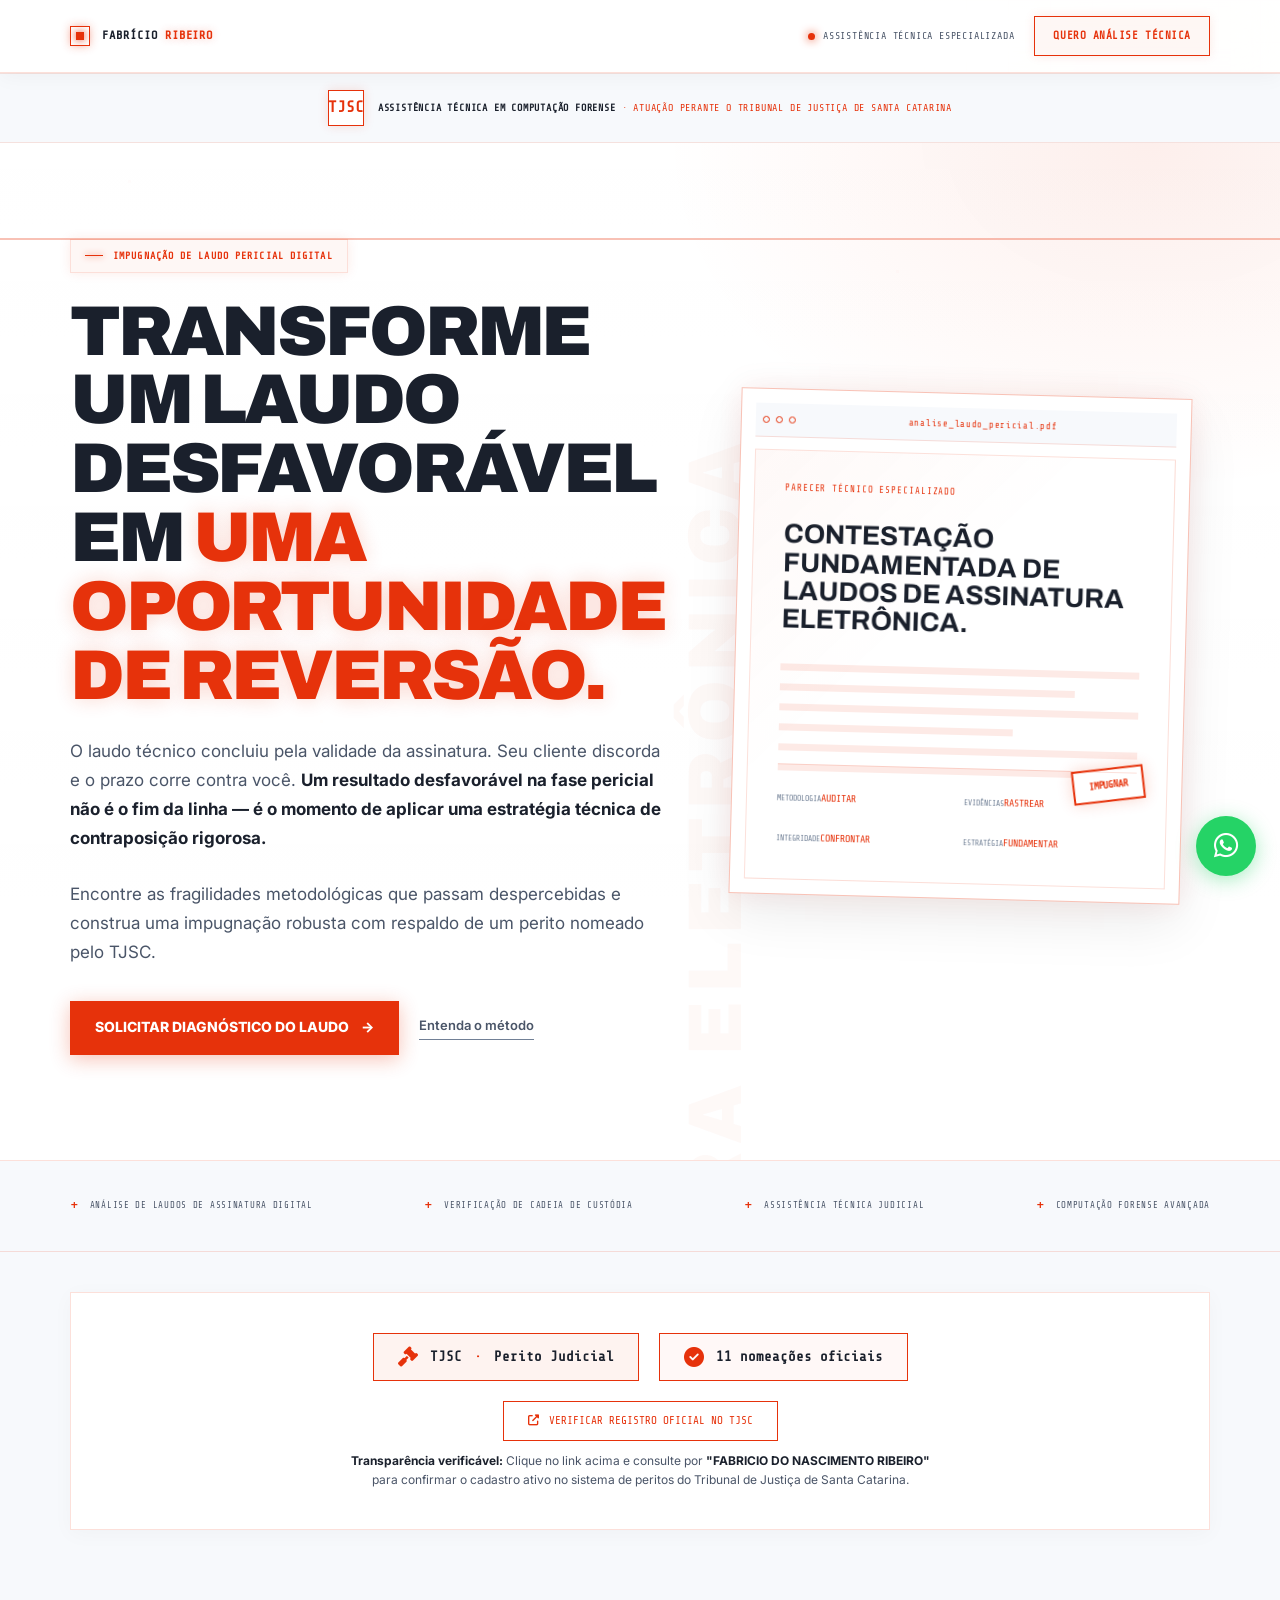
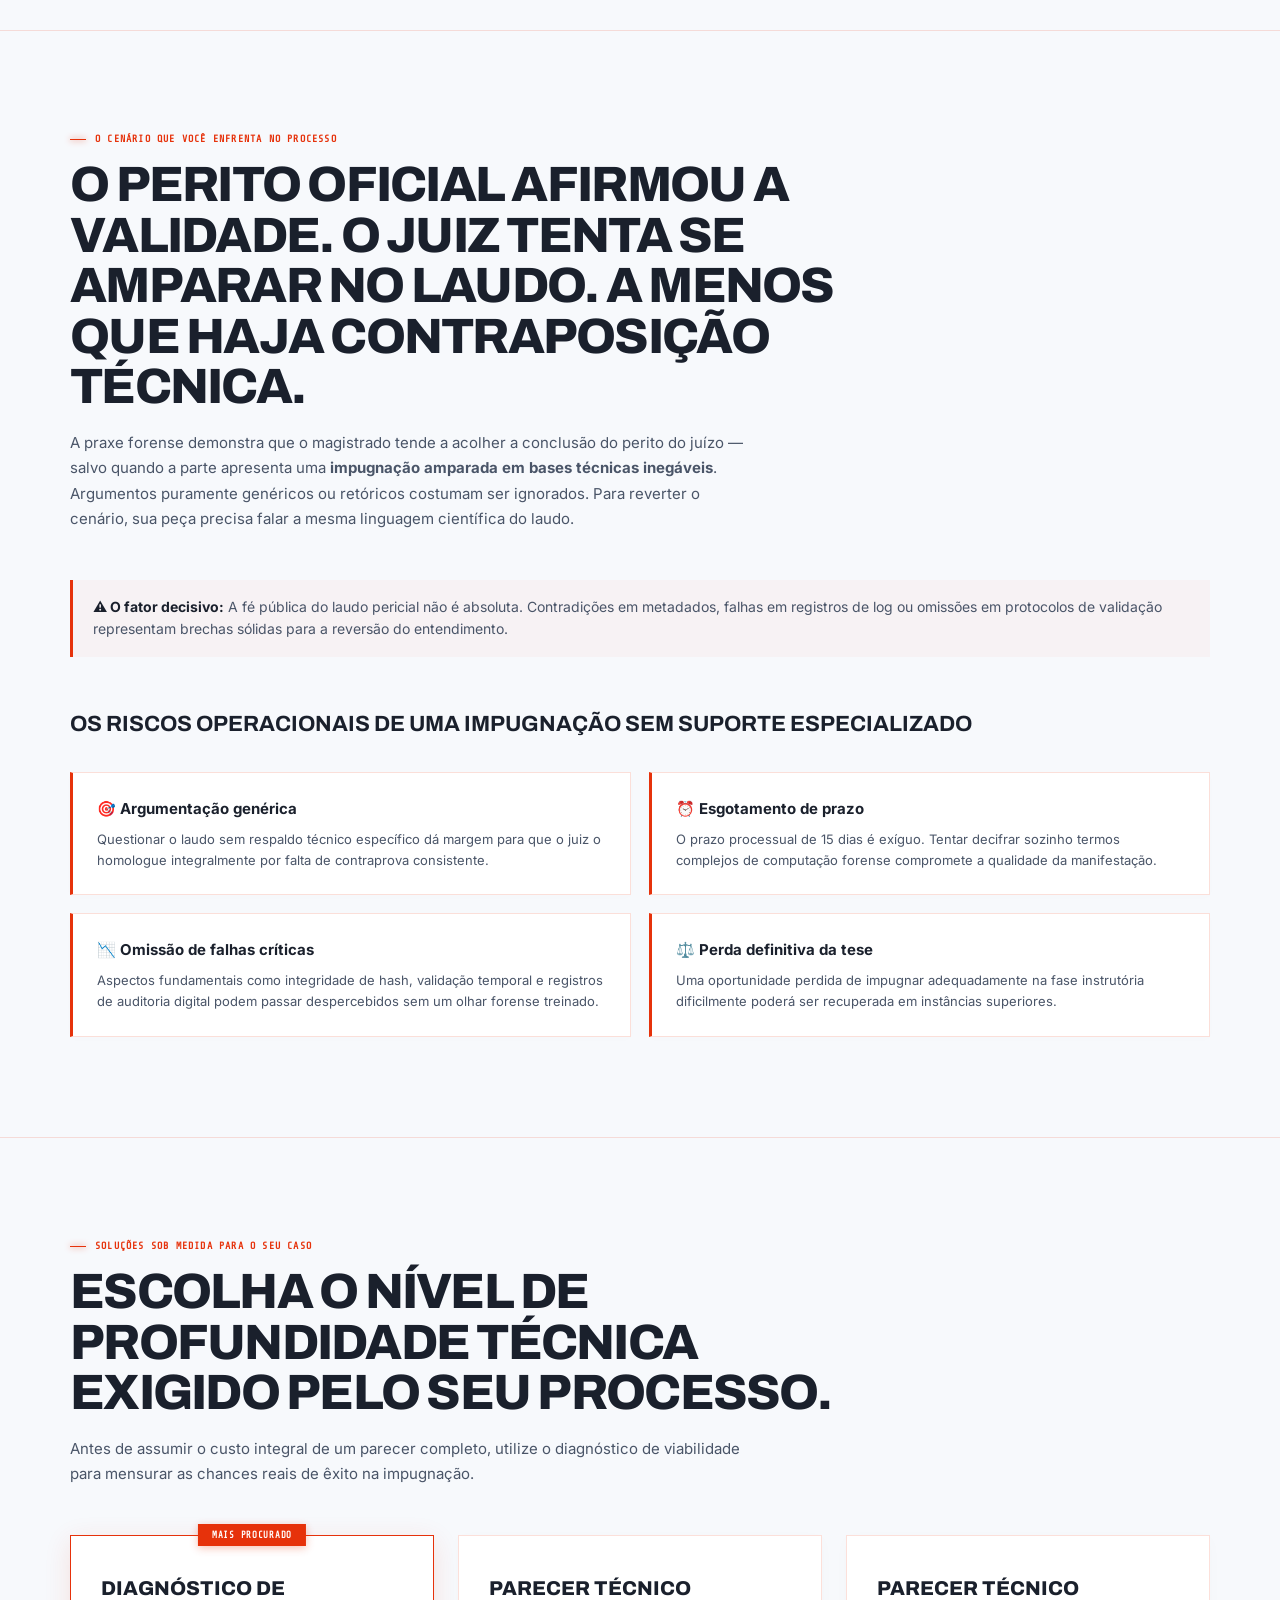
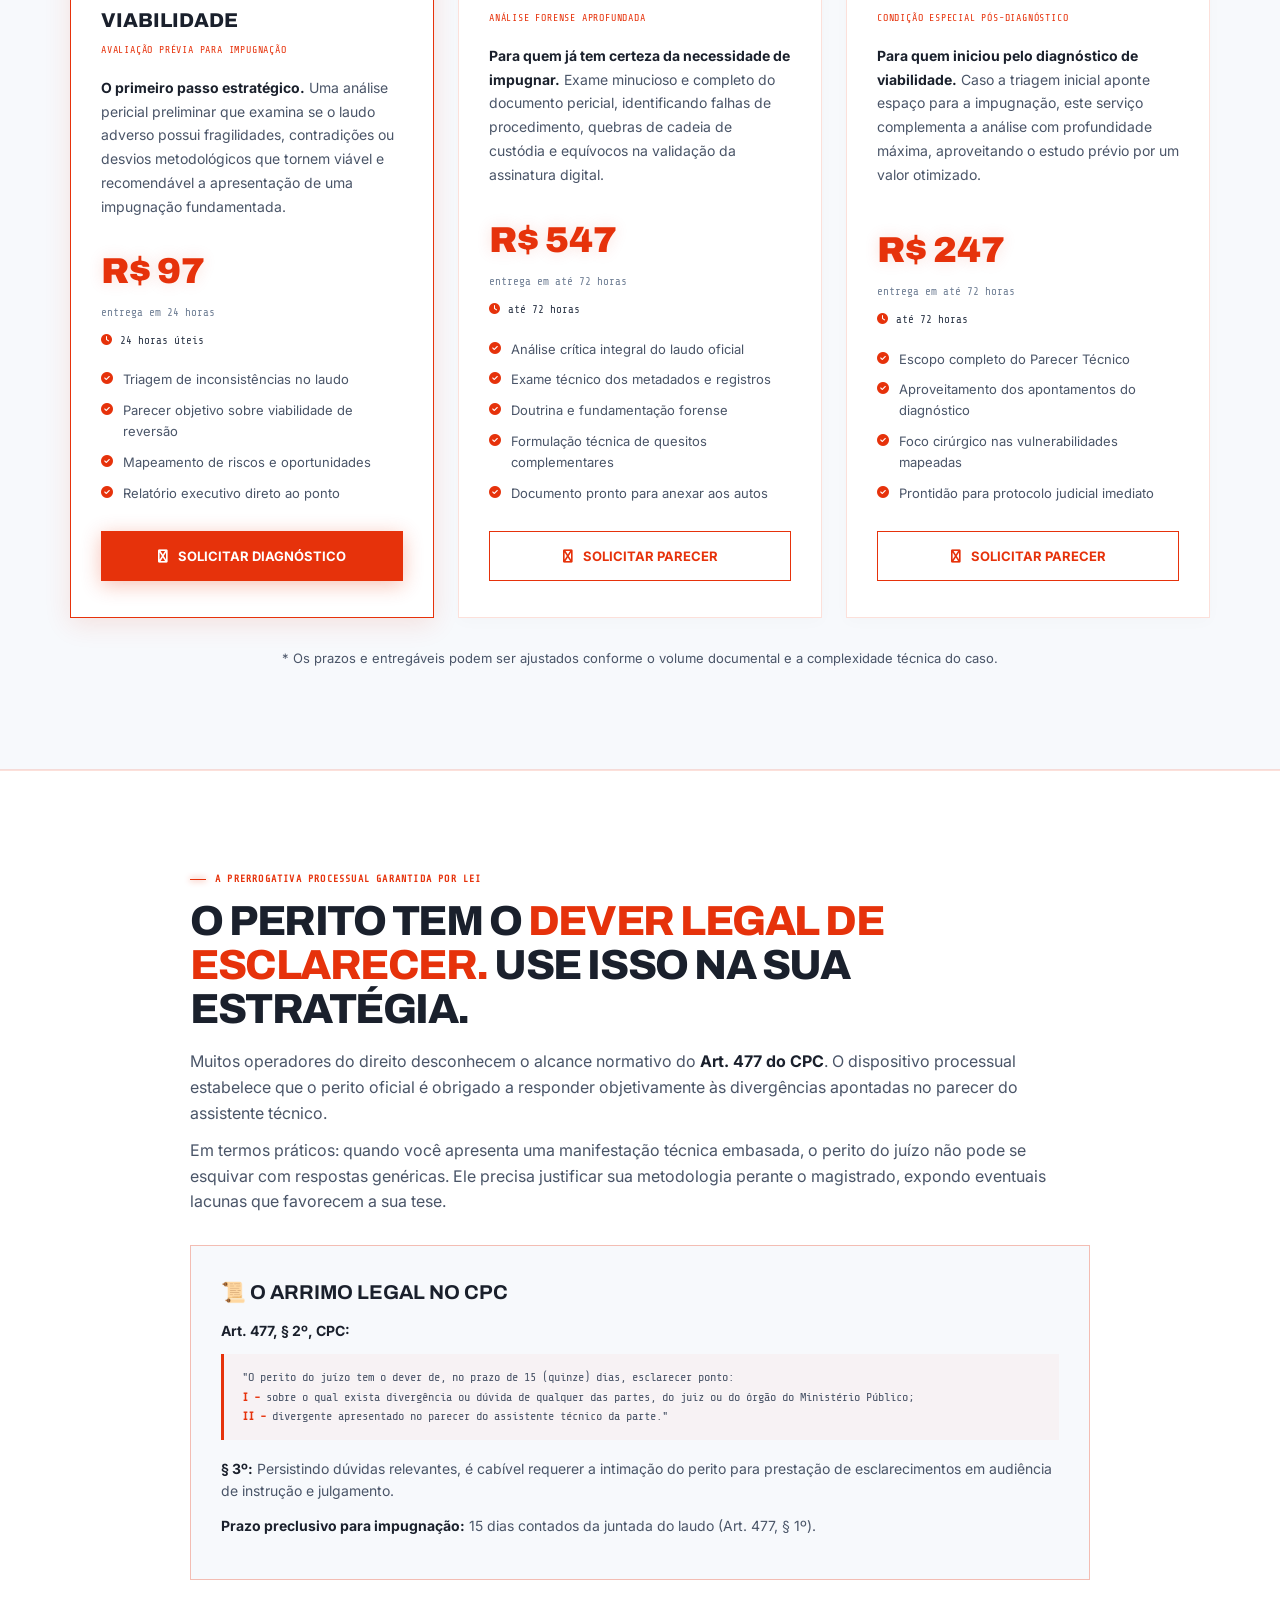
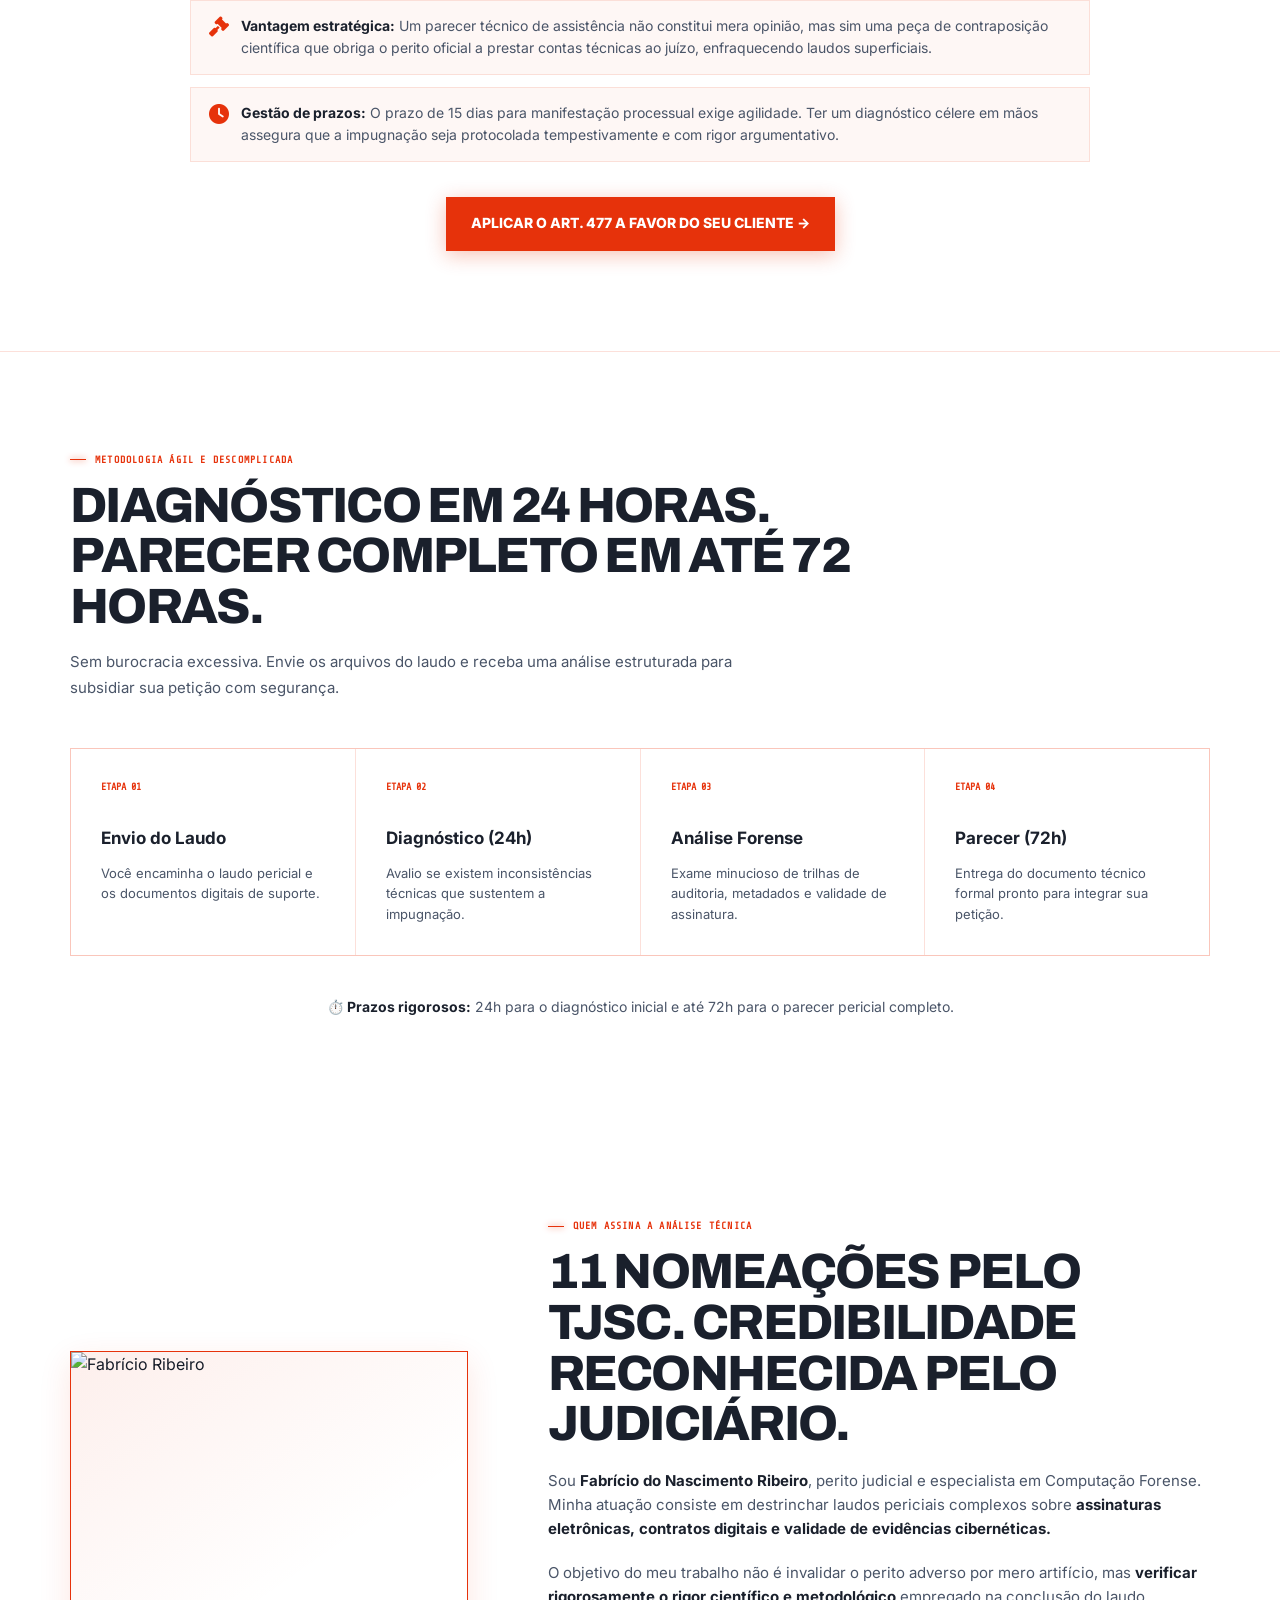
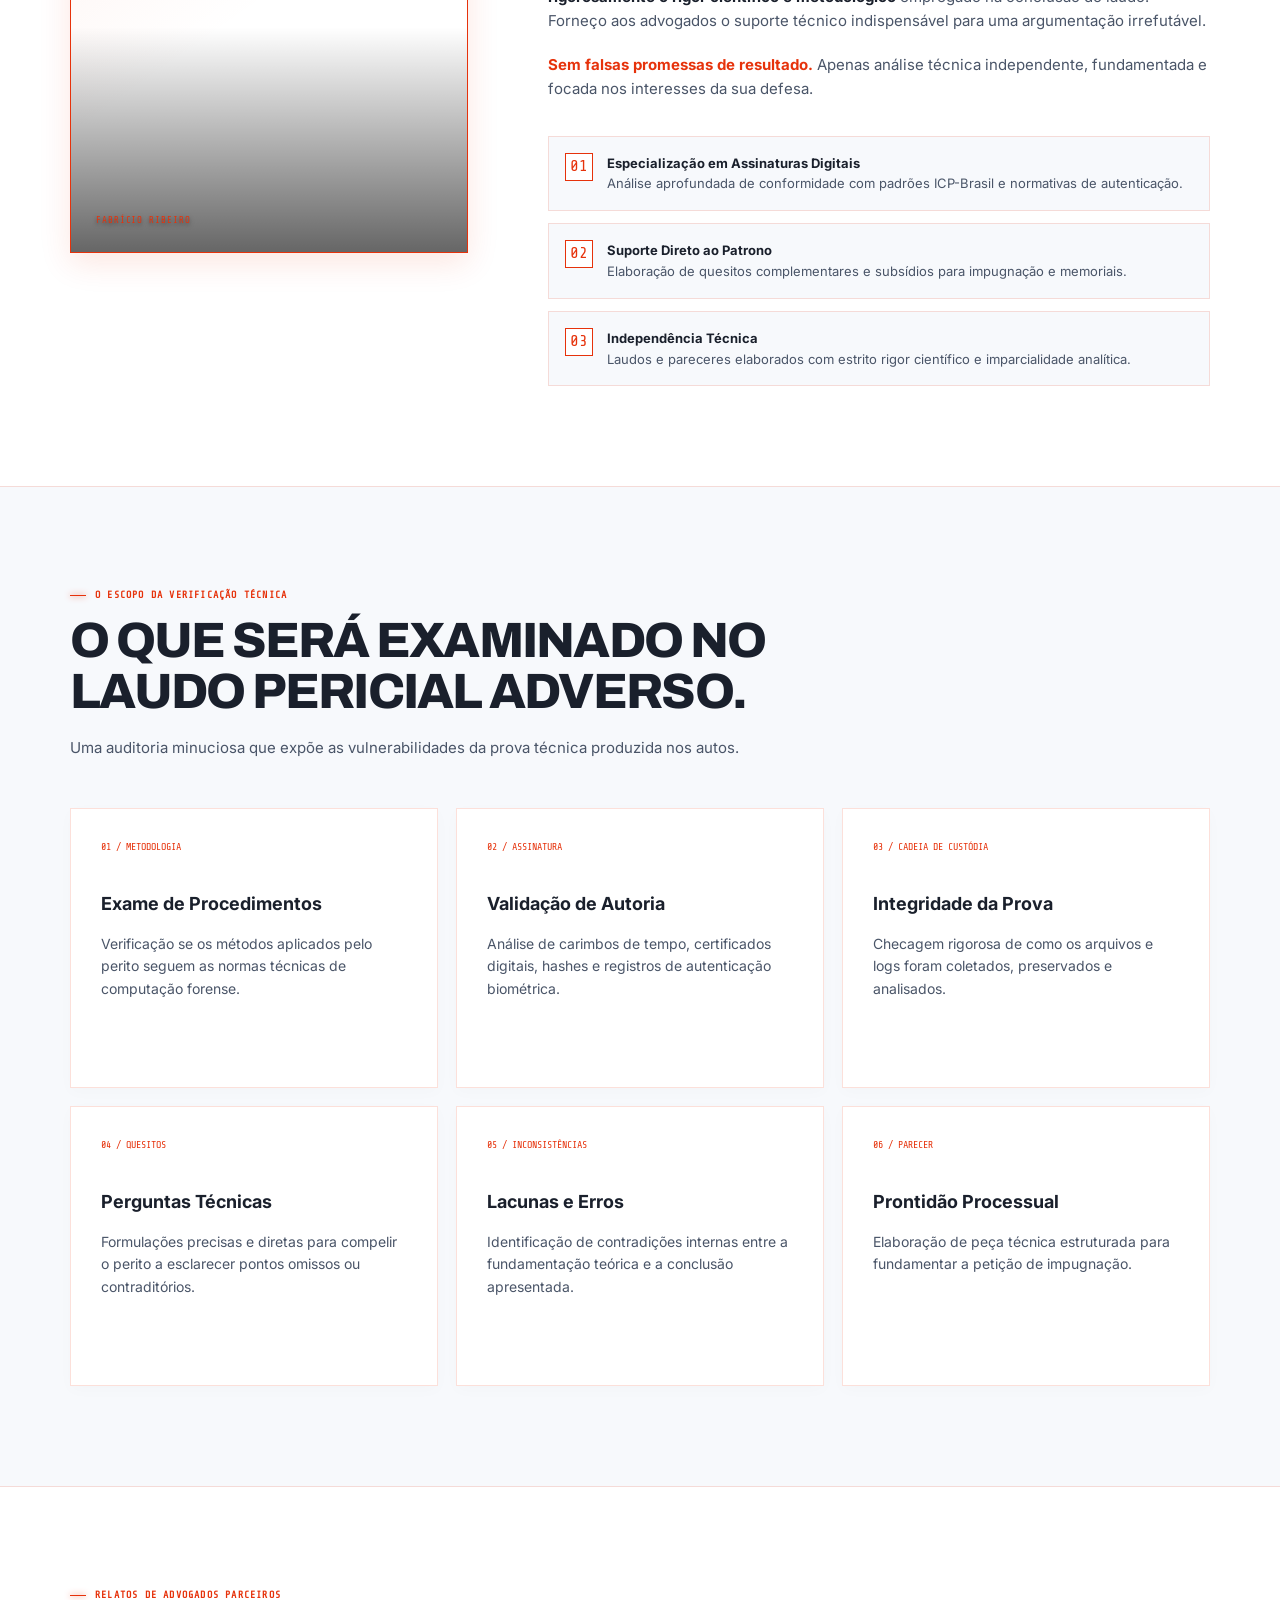
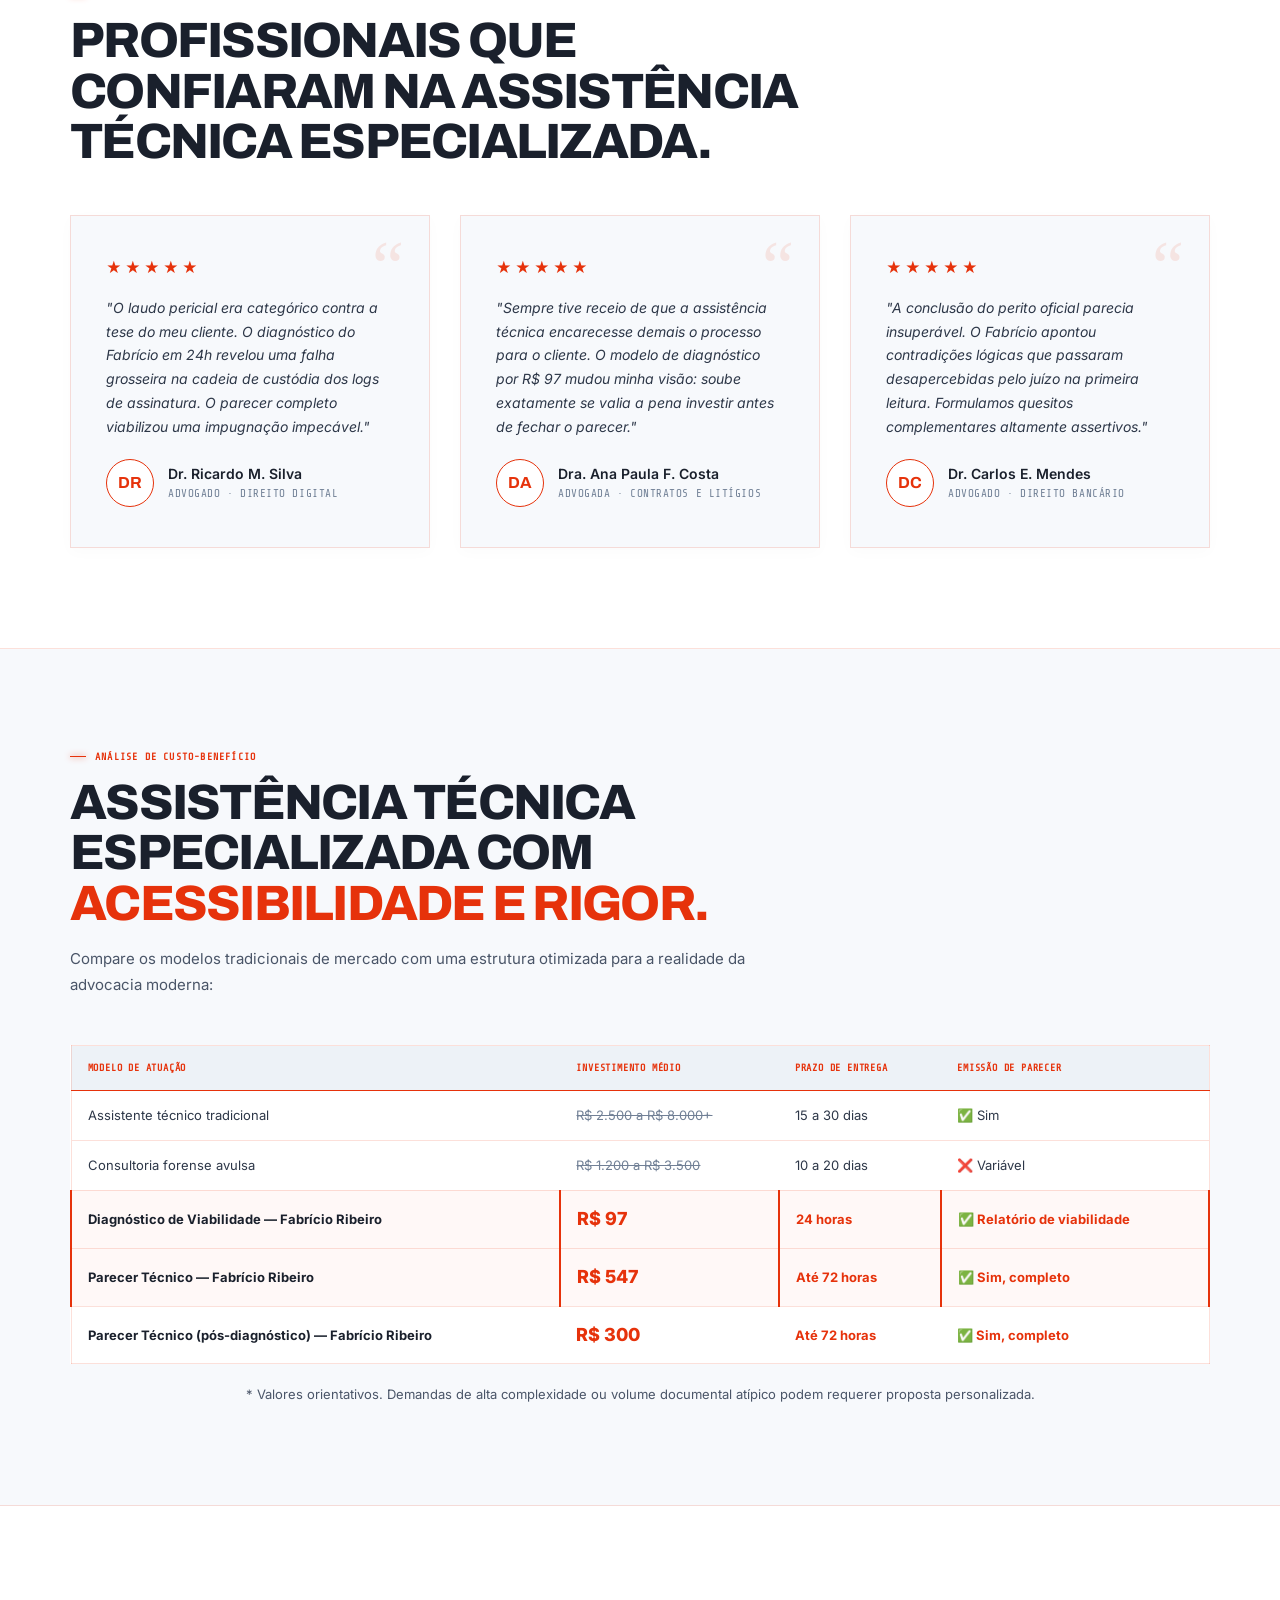
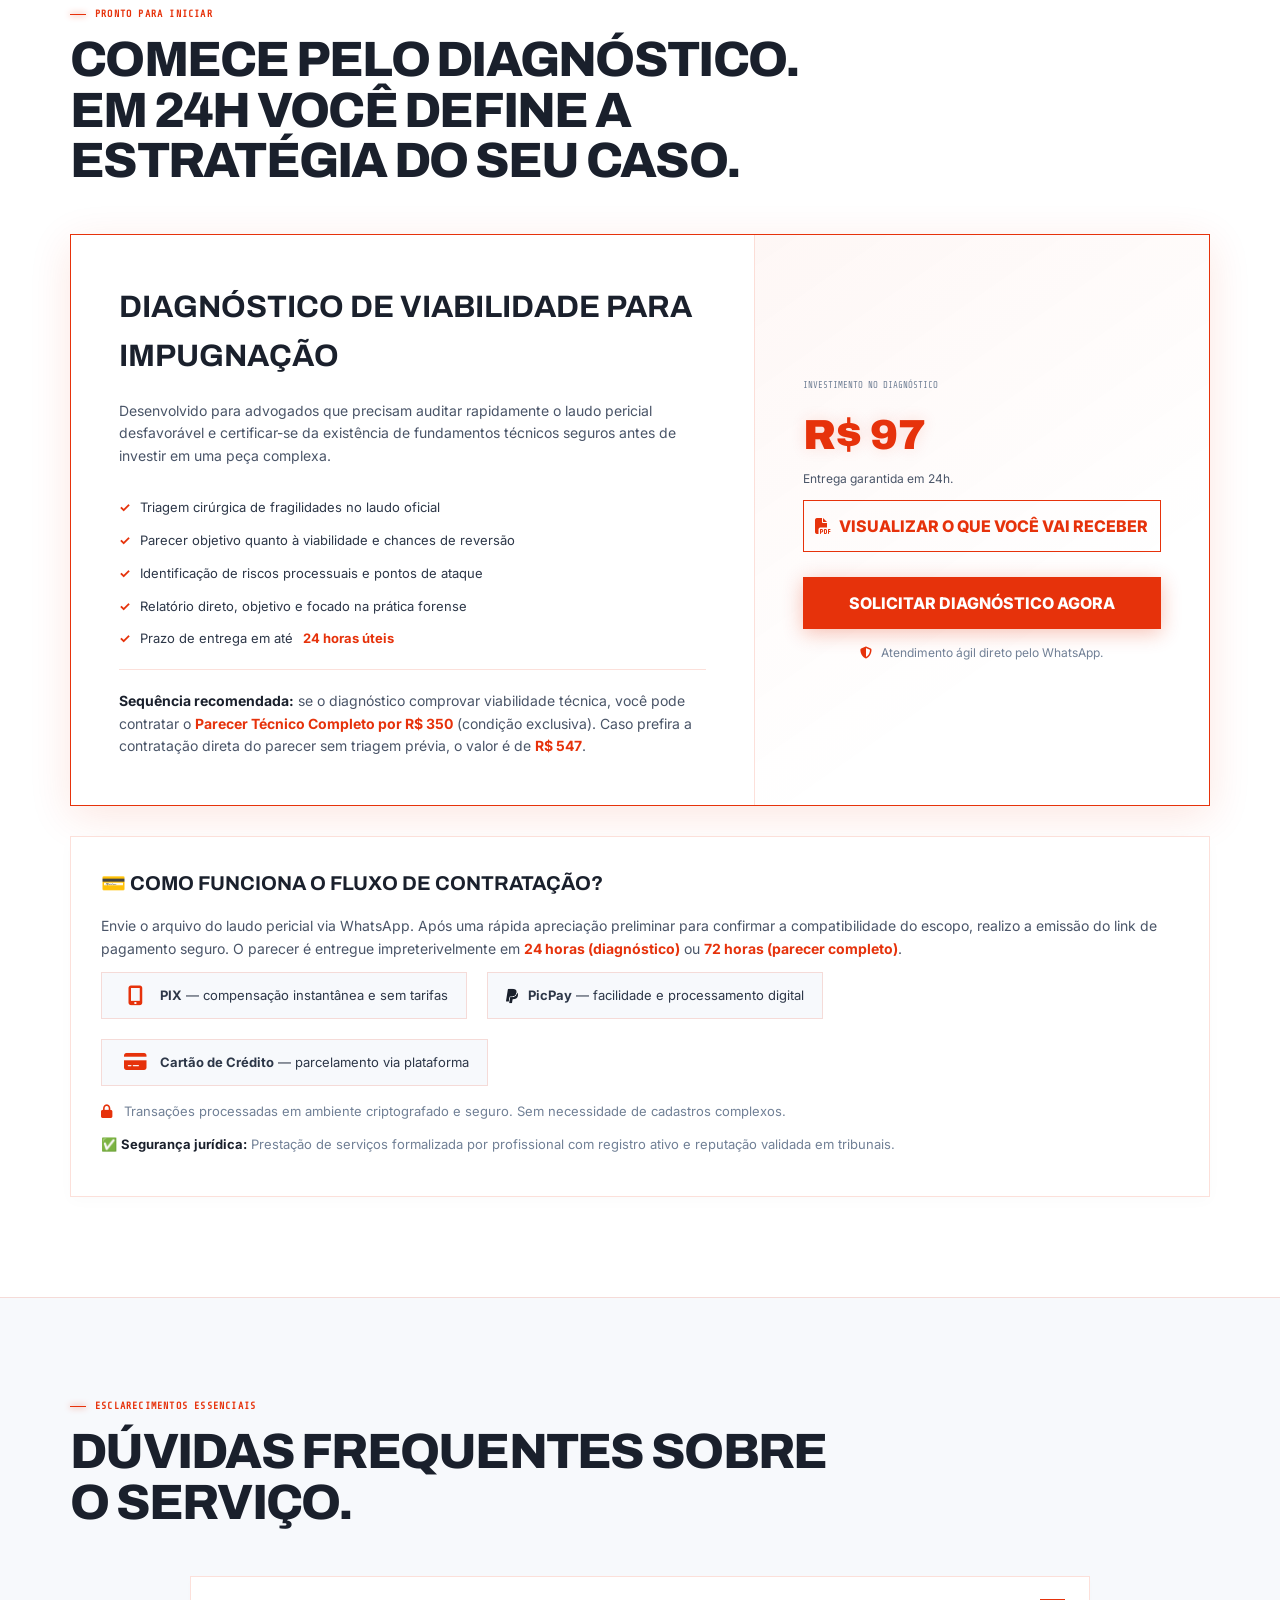
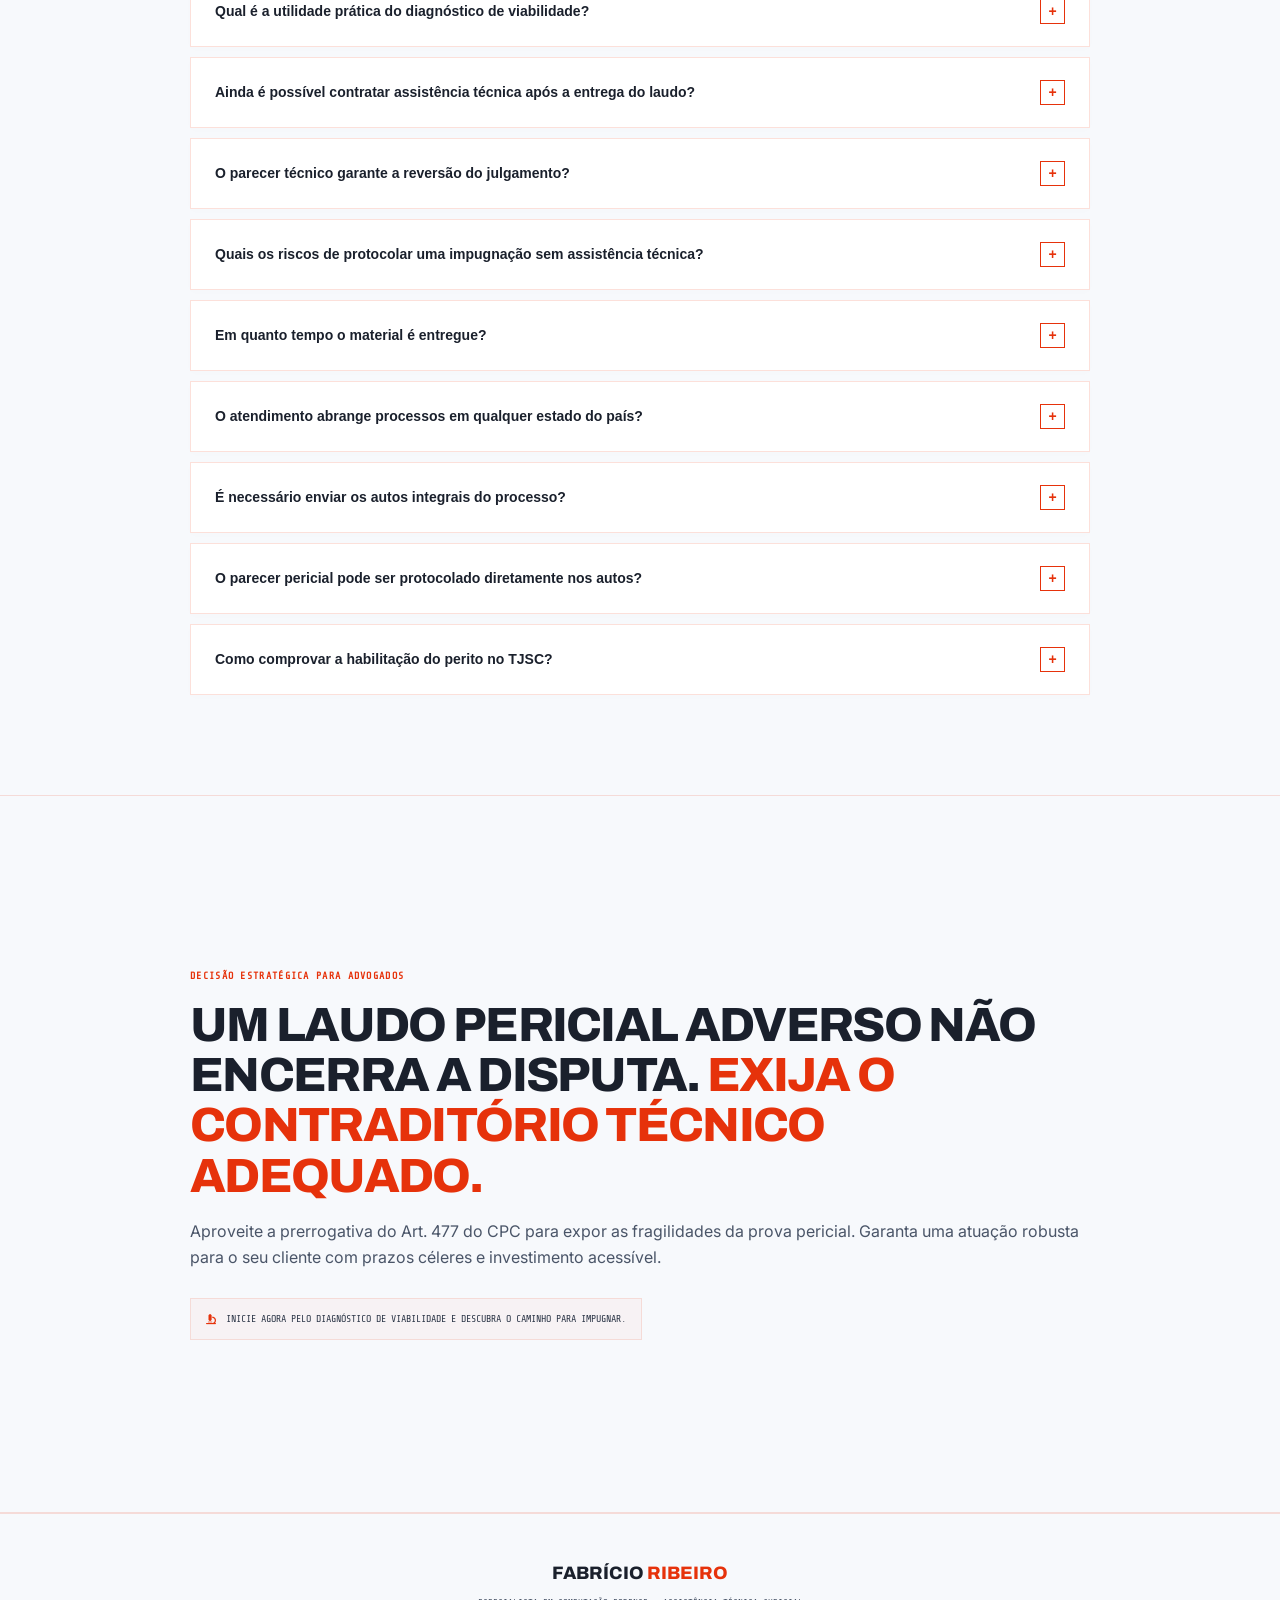
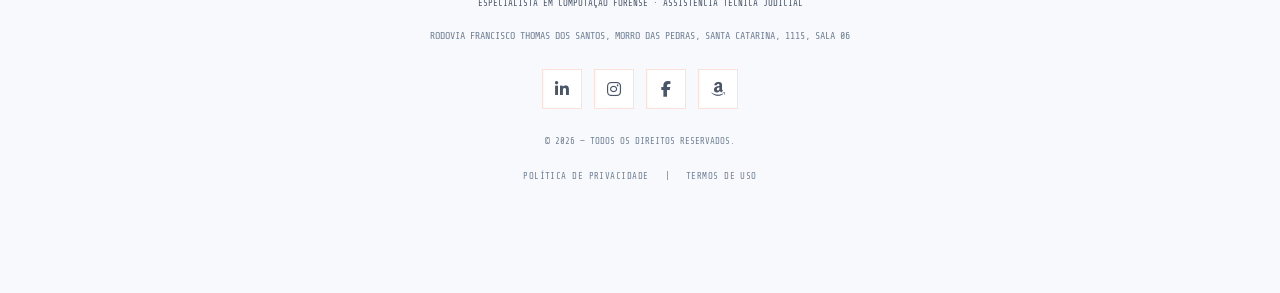
==== commit 07a9c5de: "Atualizando preços" ====
--- a/index.html
+++ b/index.html
@@ -18,6 +18,15 @@
     
     
 </head>
+<!-- Google tag (gtag.js) -->
+<script async src="https://www.googletagmanager.com/gtag/js?id=G-VCEKZ1GWE8"></script>
+<script>
+  window.dataLayer = window.dataLayer || [];
+  function gtag(){dataLayer.push(arguments);}
+  gtag('js', new Date());
+
+  gtag('config', 'G-VCEKZ1GWE8');
+</script>
 <body>
     <div class="cyber-particle" style="top:20%; left:10%; animation-duration:14s;"></div>
     <div class="cyber-particle" style="top:65%; left:85%; animation-duration:16s;"></div>
@@ -196,7 +205,7 @@
                         <strong>Para quem iniciou pelo diagnóstico de viabilidade.</strong> Caso a triagem inicial aponte espaço para a impugnação, este serviço complementa a análise com profundidade máxima, aproveitando o estudo prévio por um valor otimizado.
                     </div>
                     <div class="service-price">
-                        R$ 300
+                        R$ 247
                         <small>entrega em até 72 horas</small>
                     </div>
                     <div class="service-delivery">
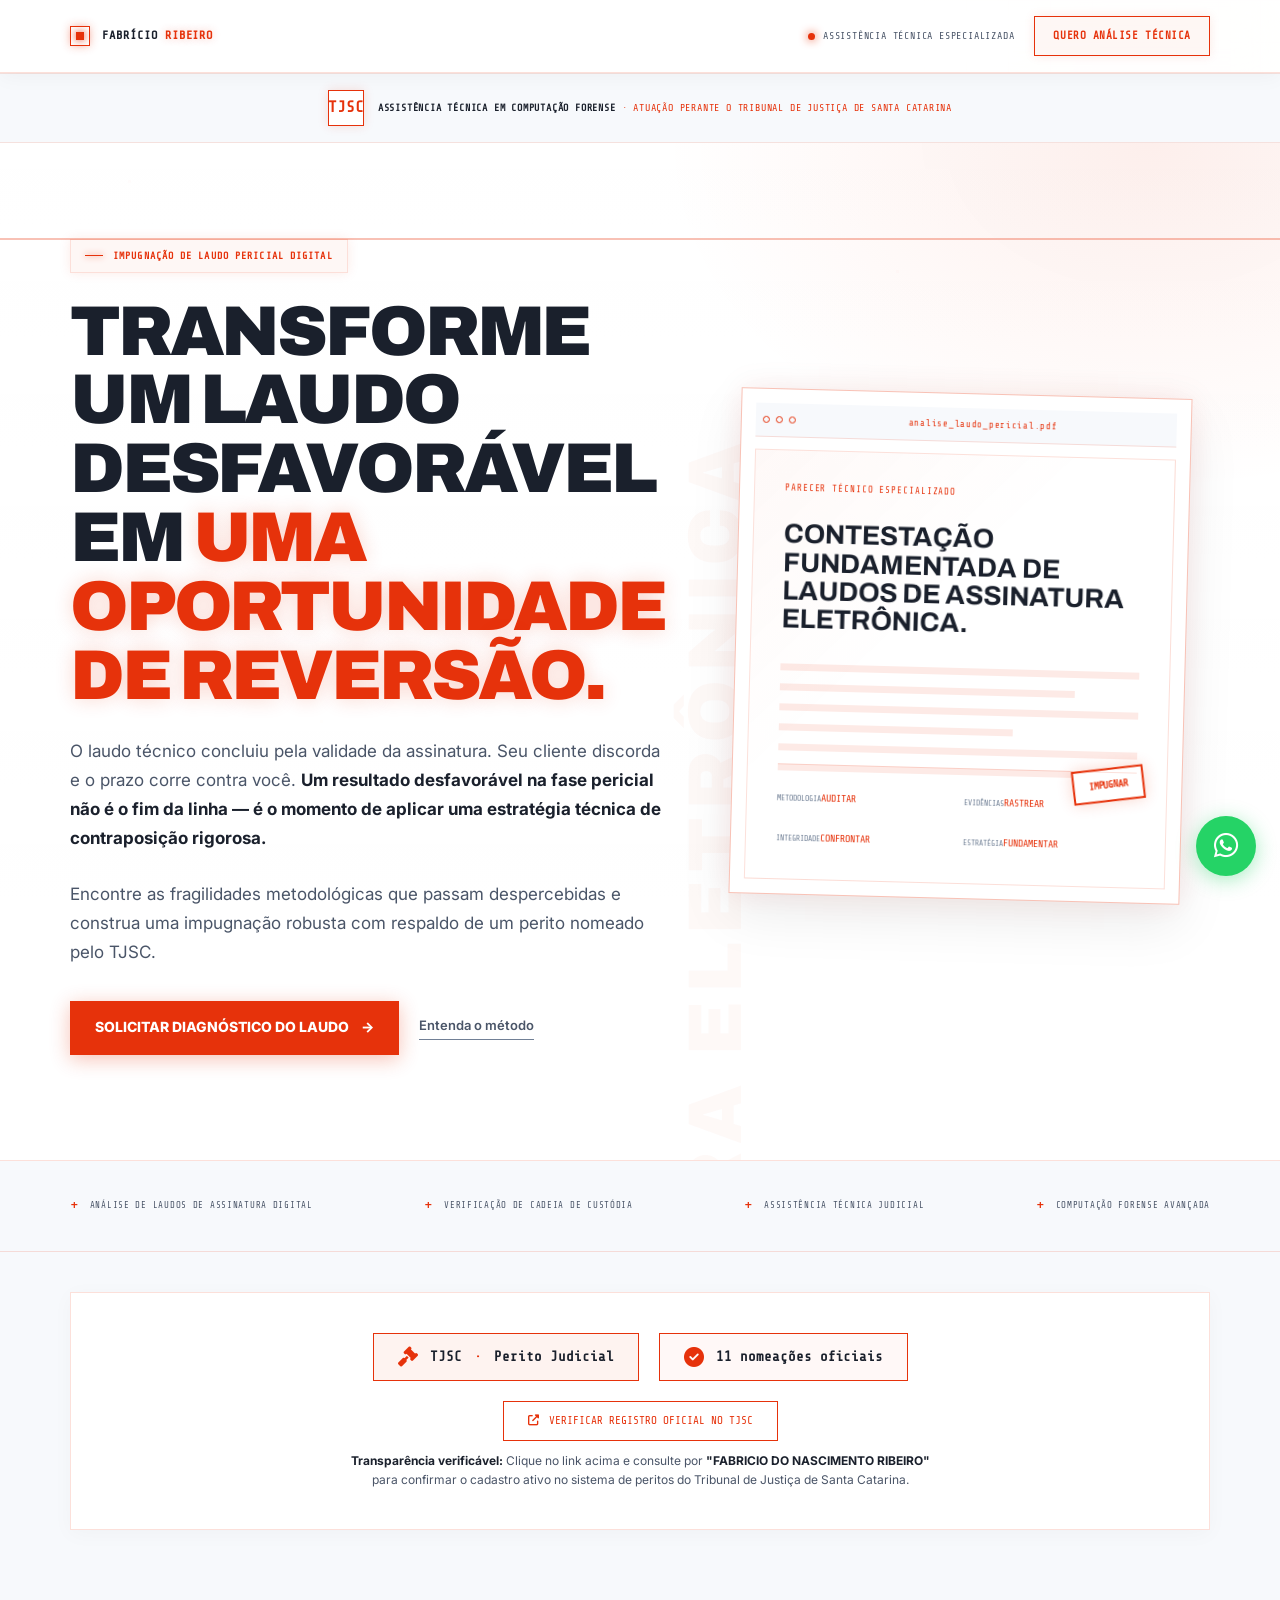
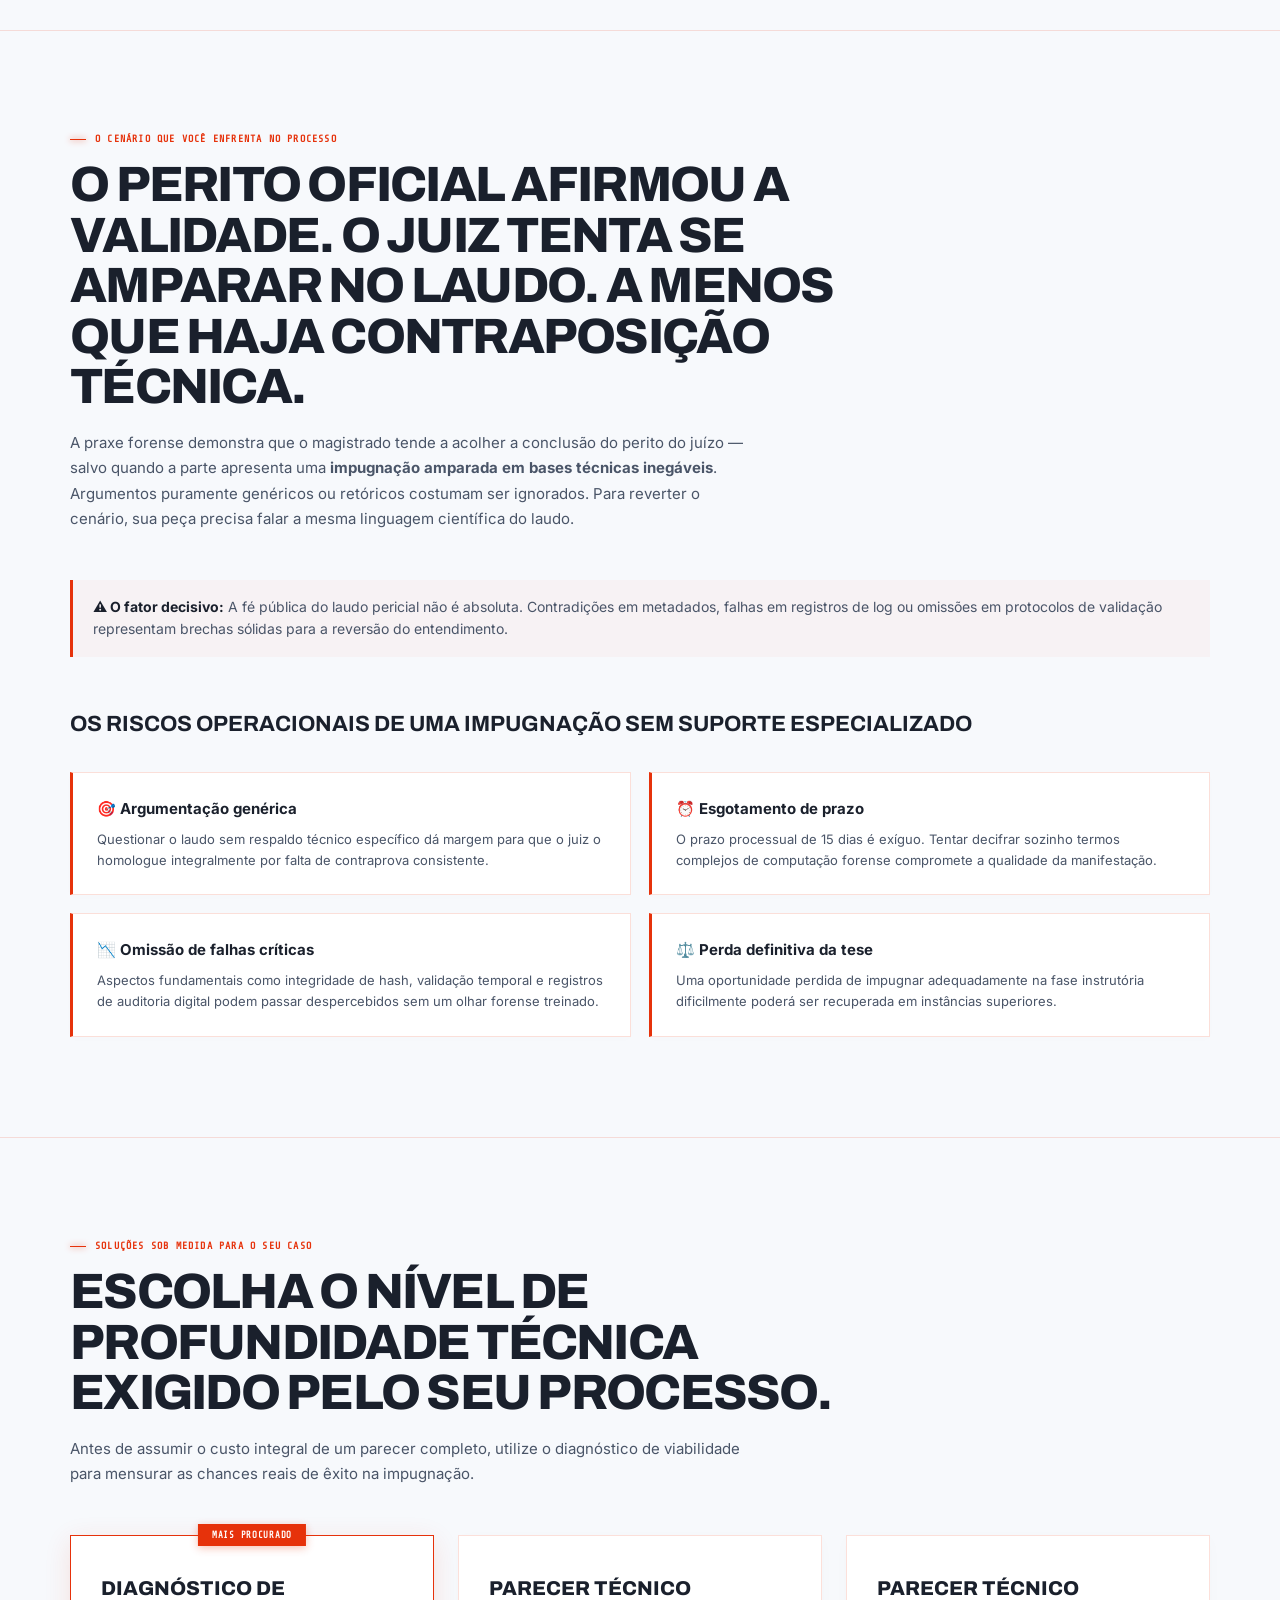
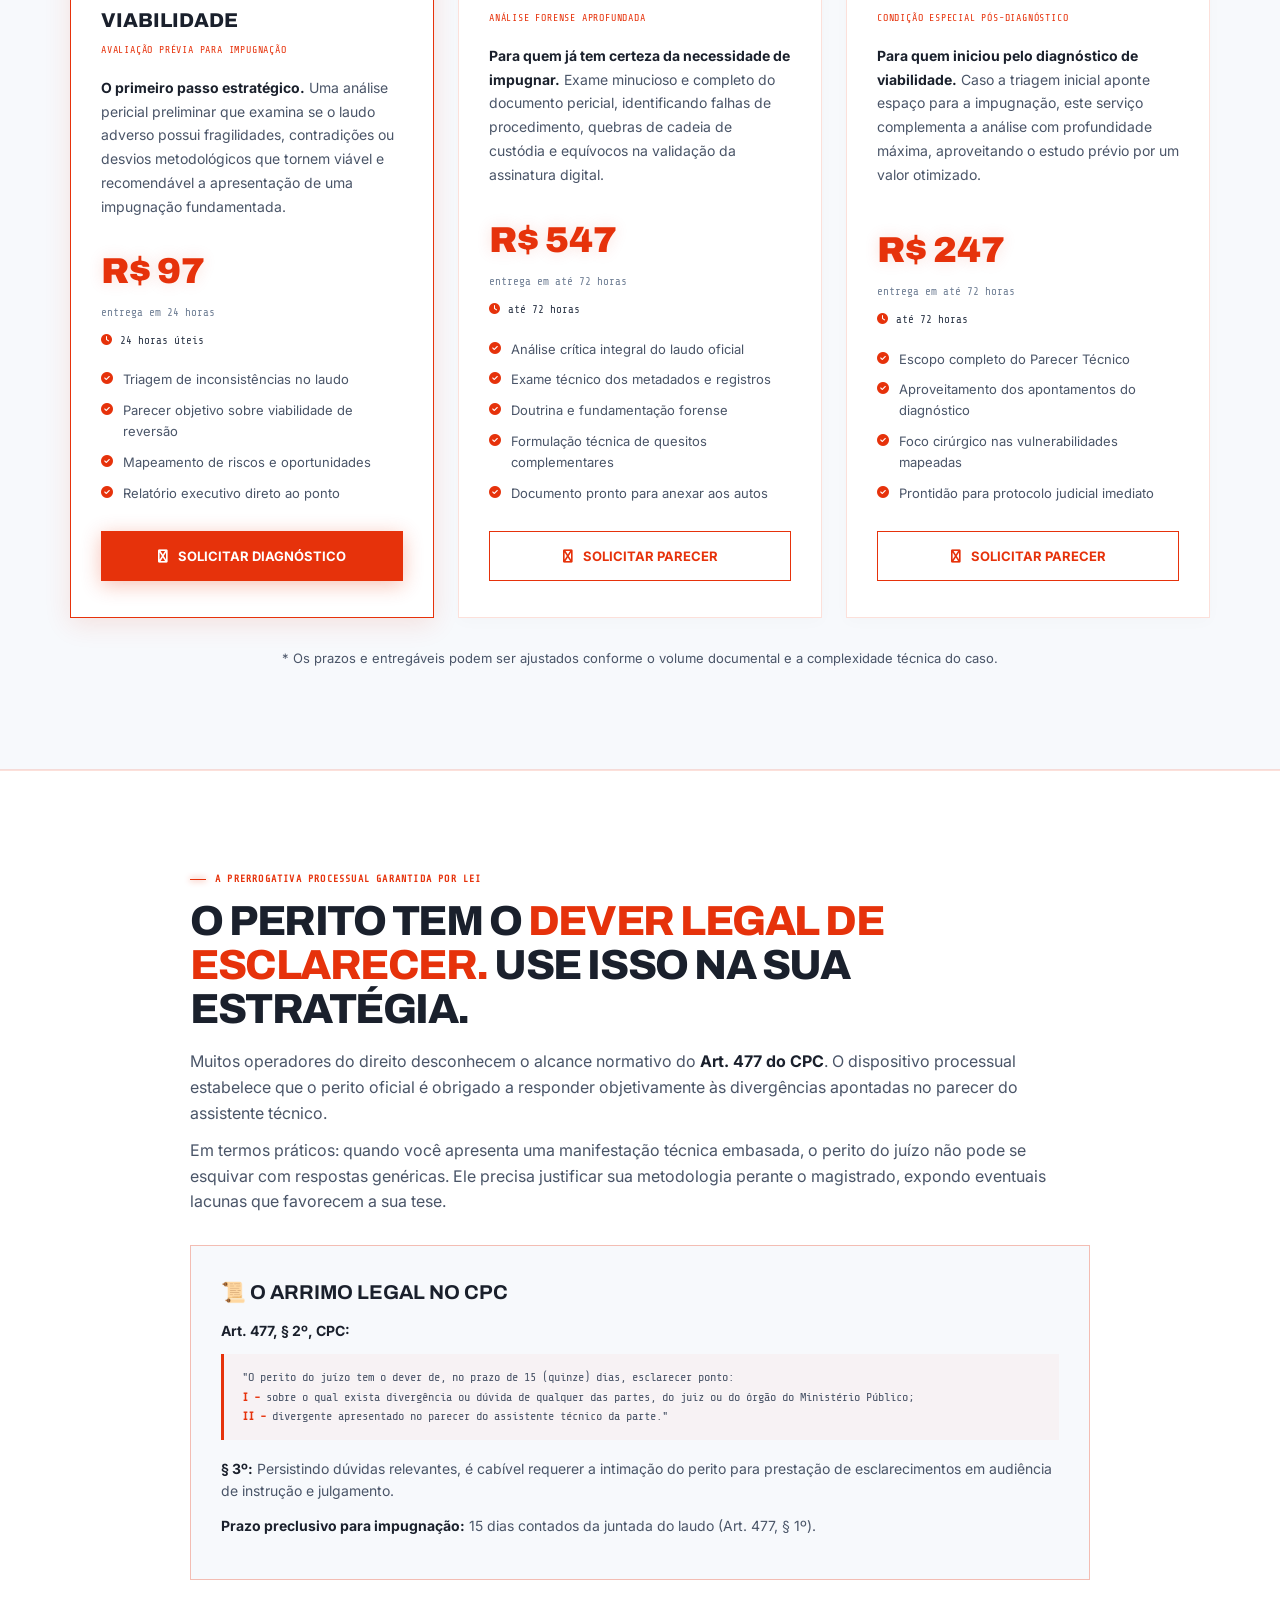
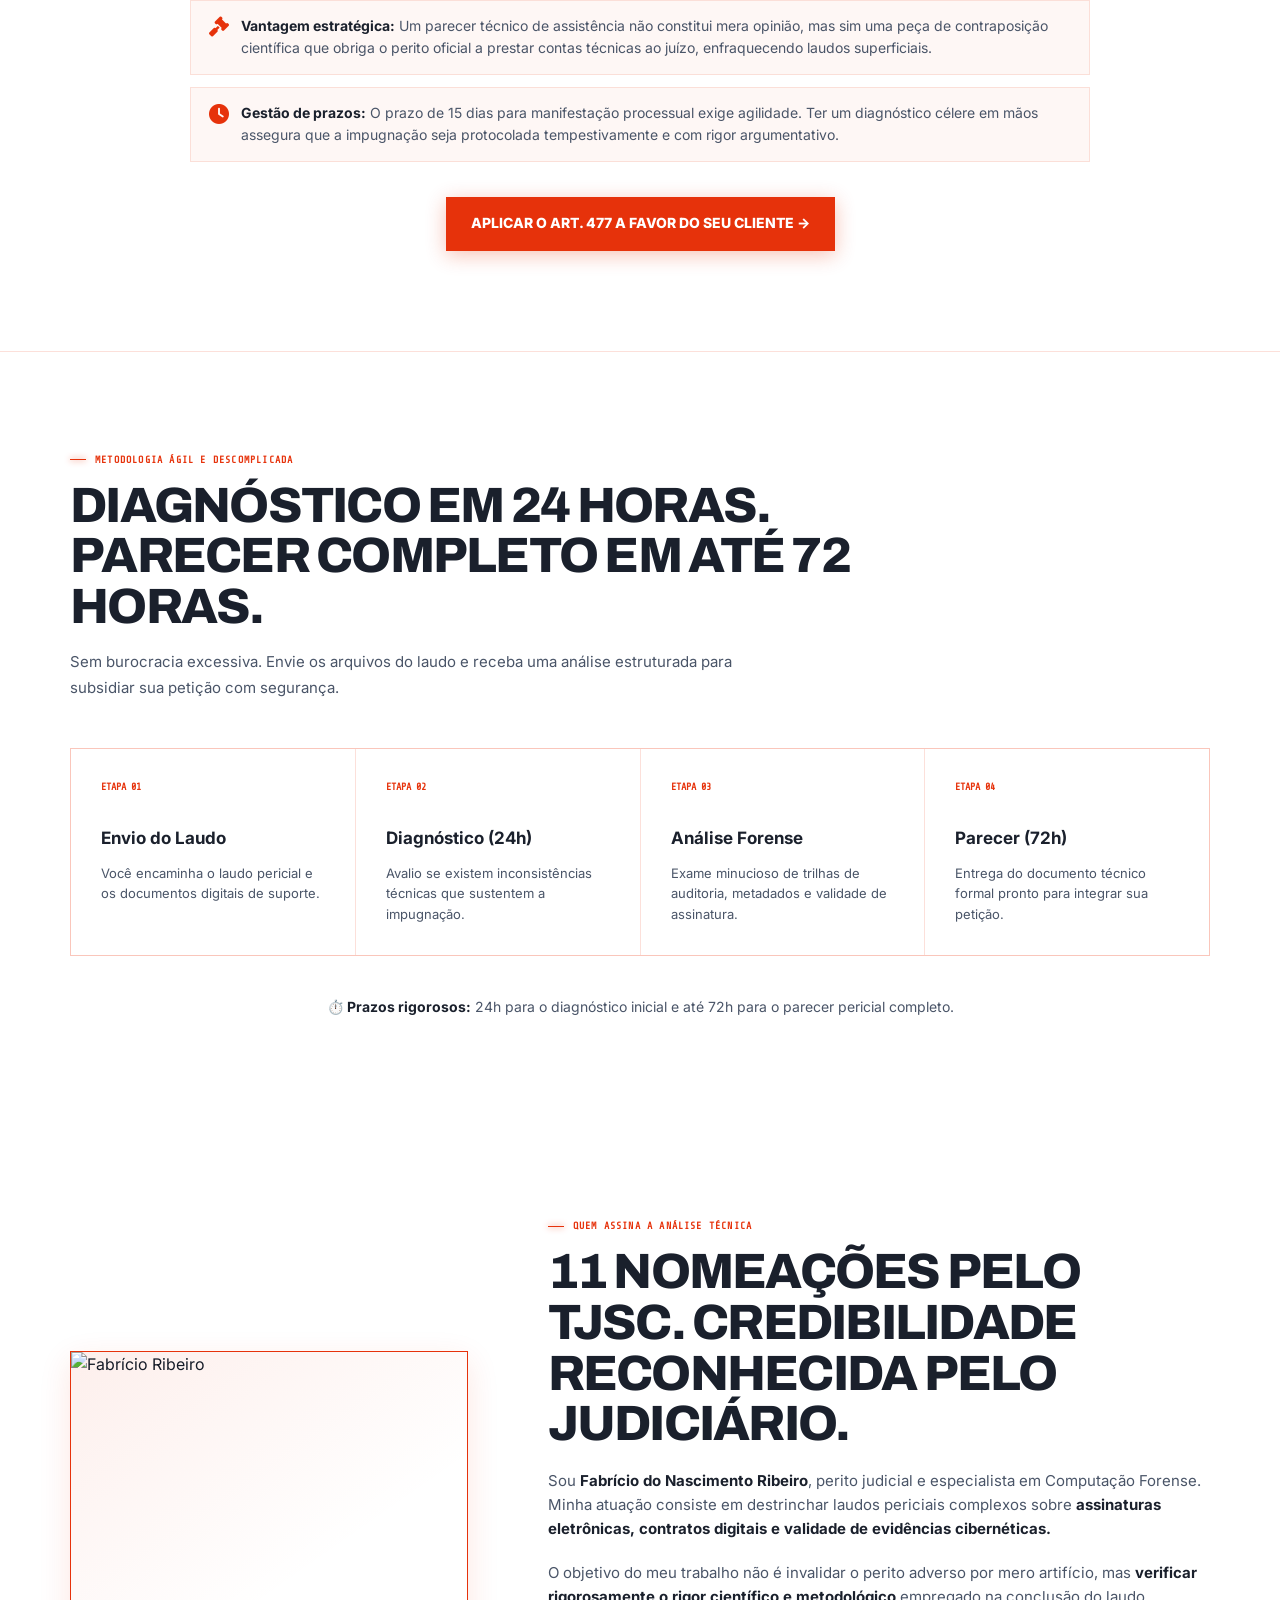
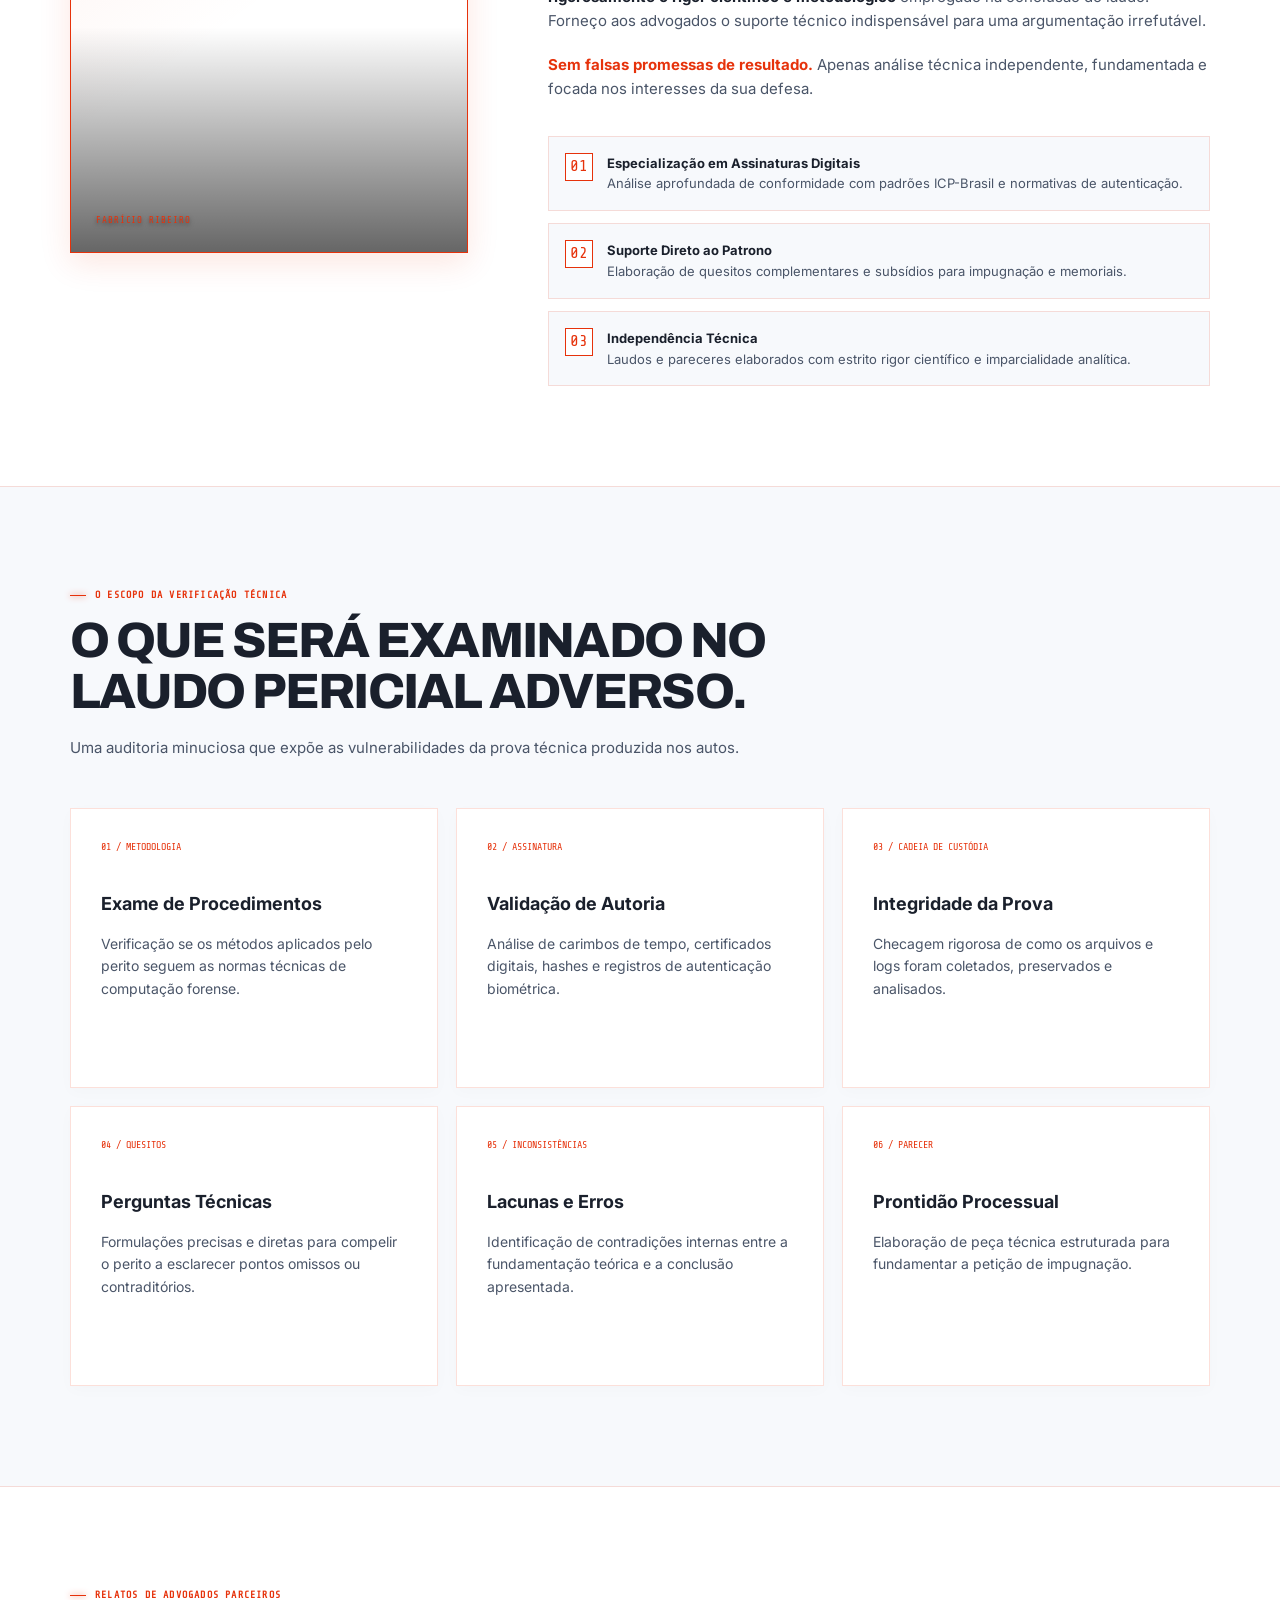
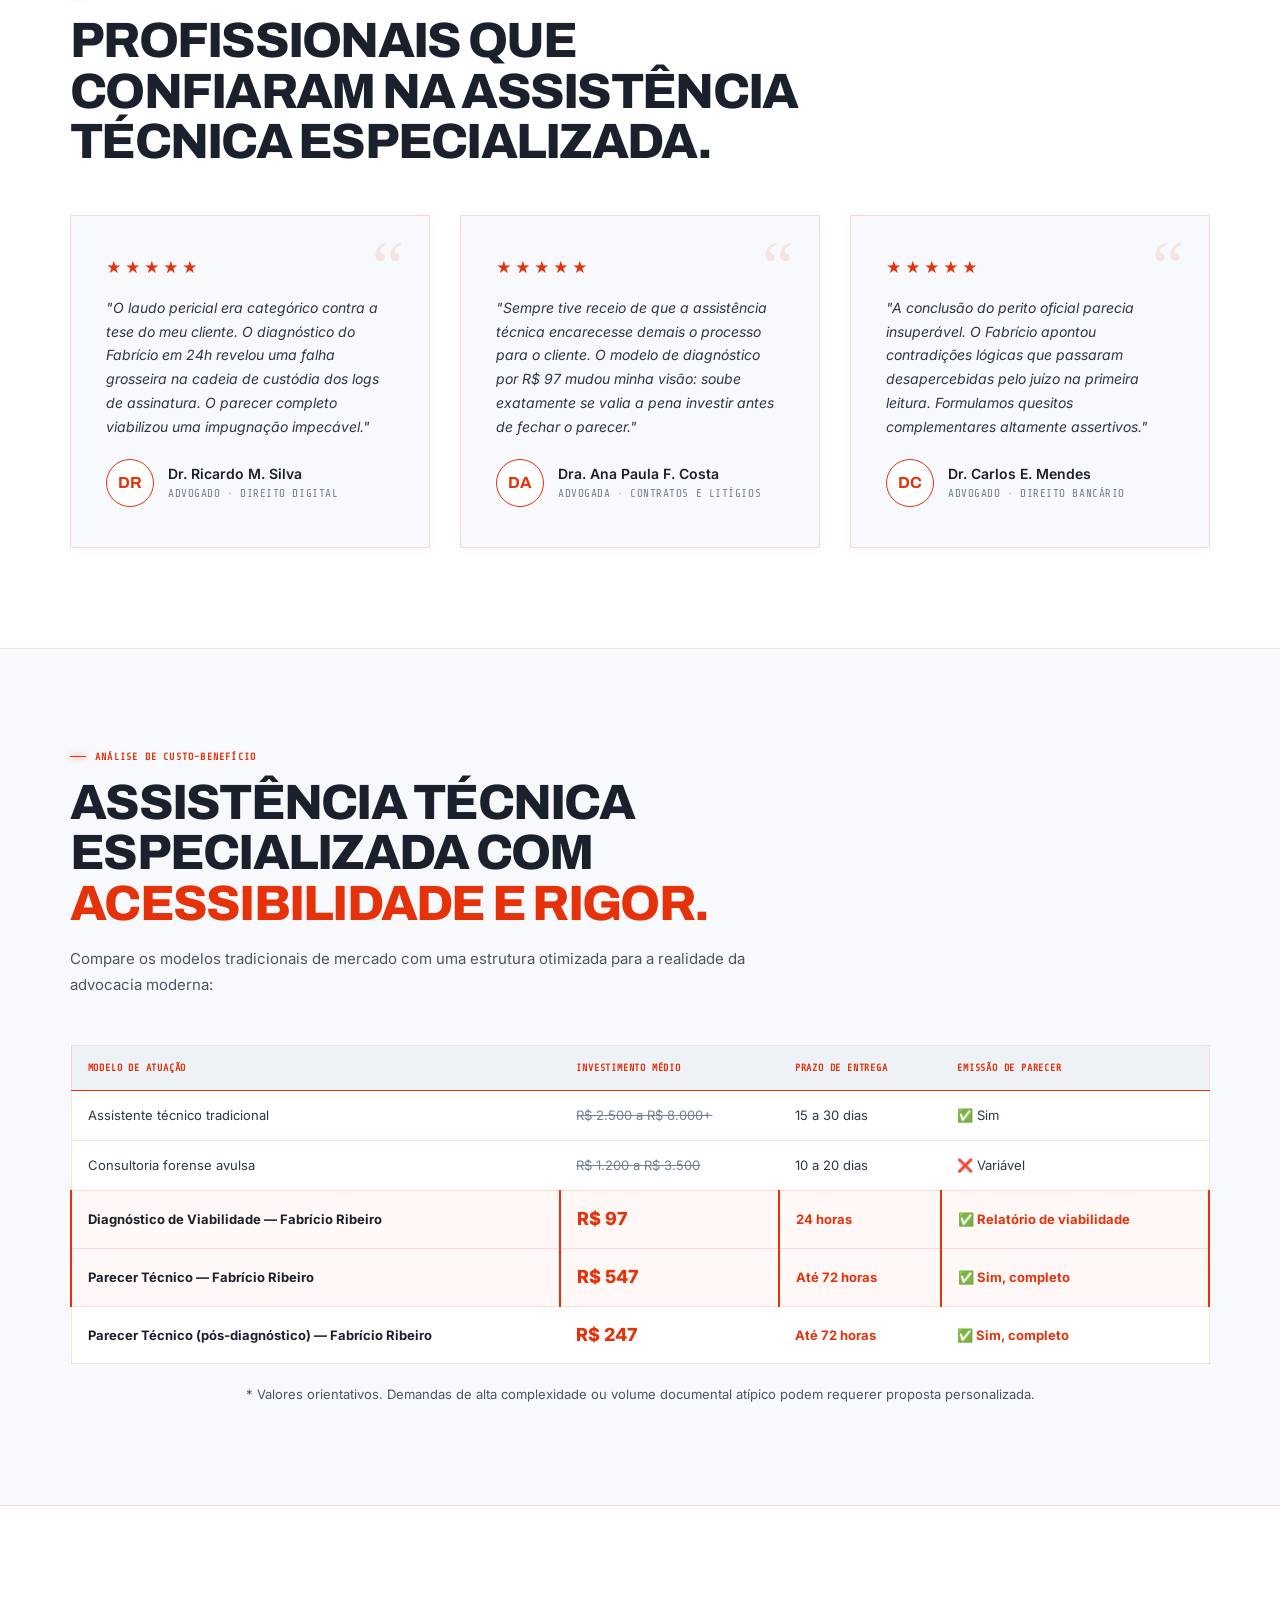
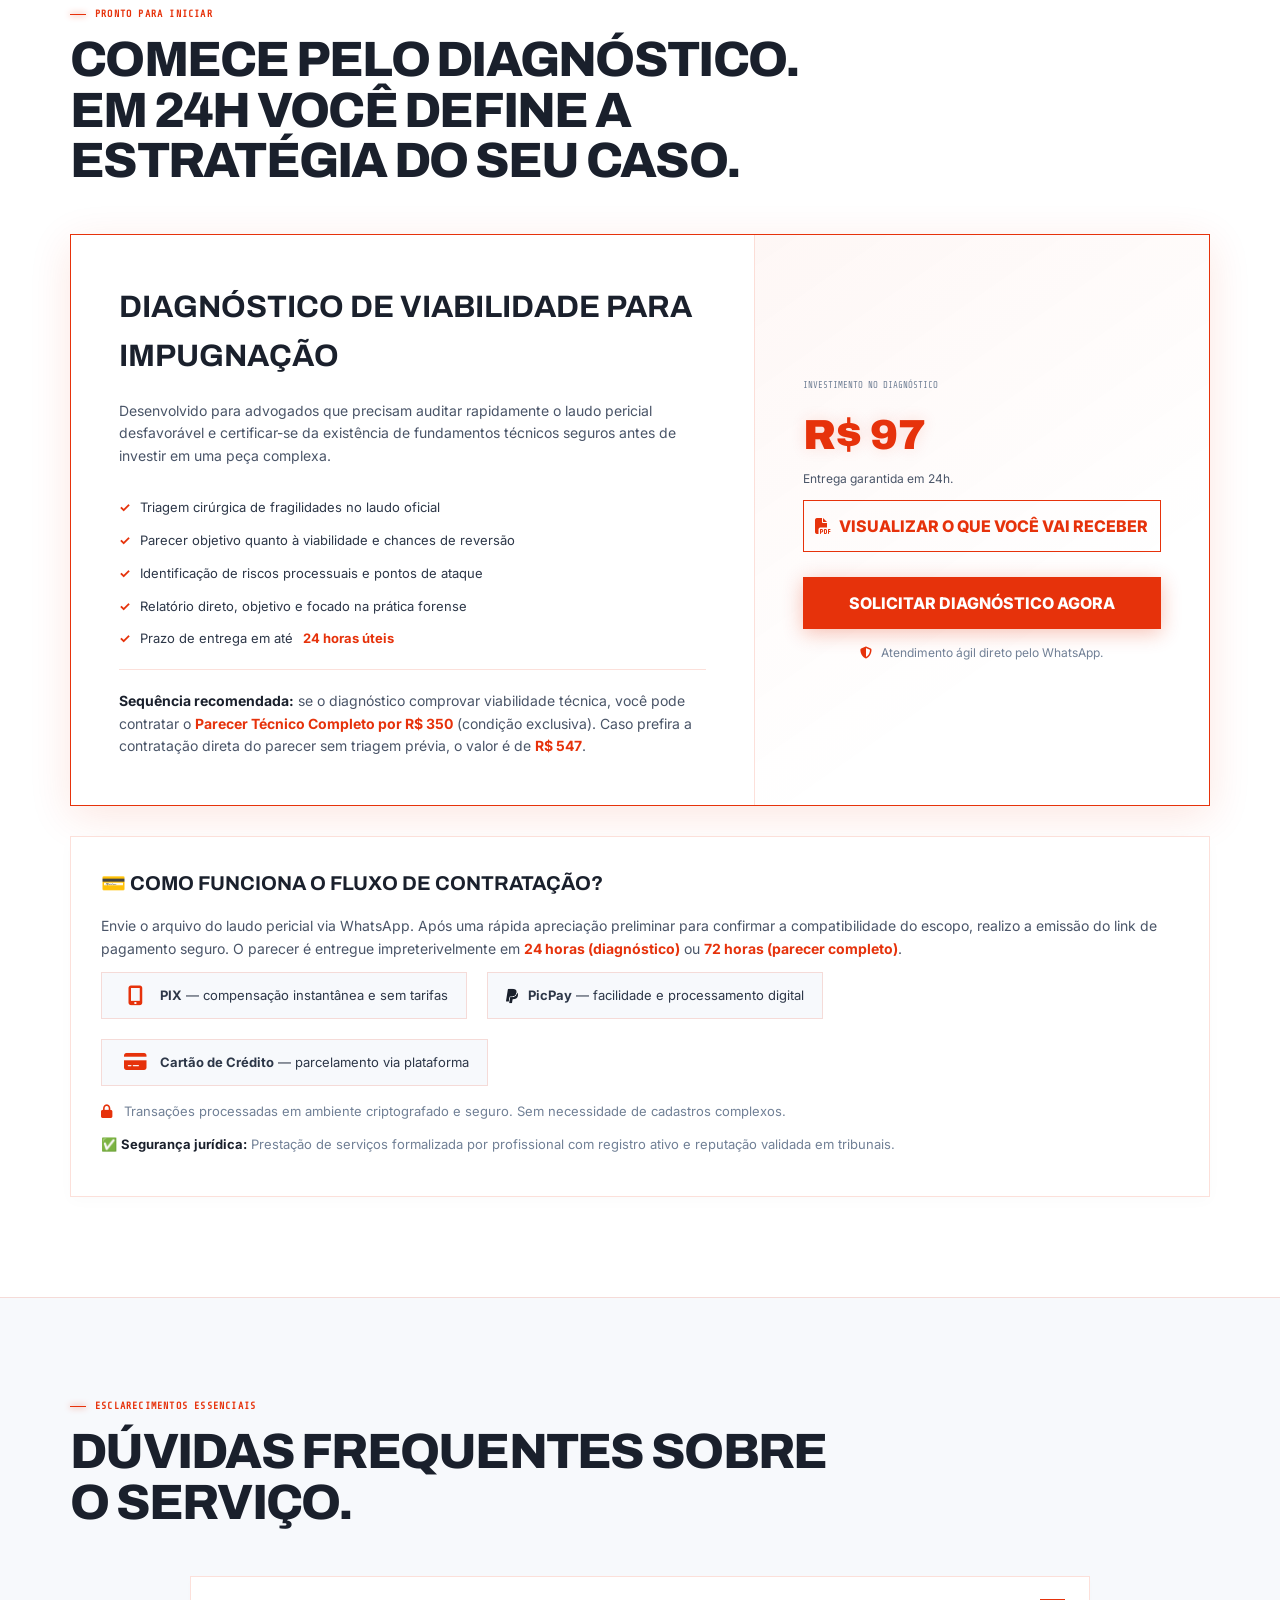
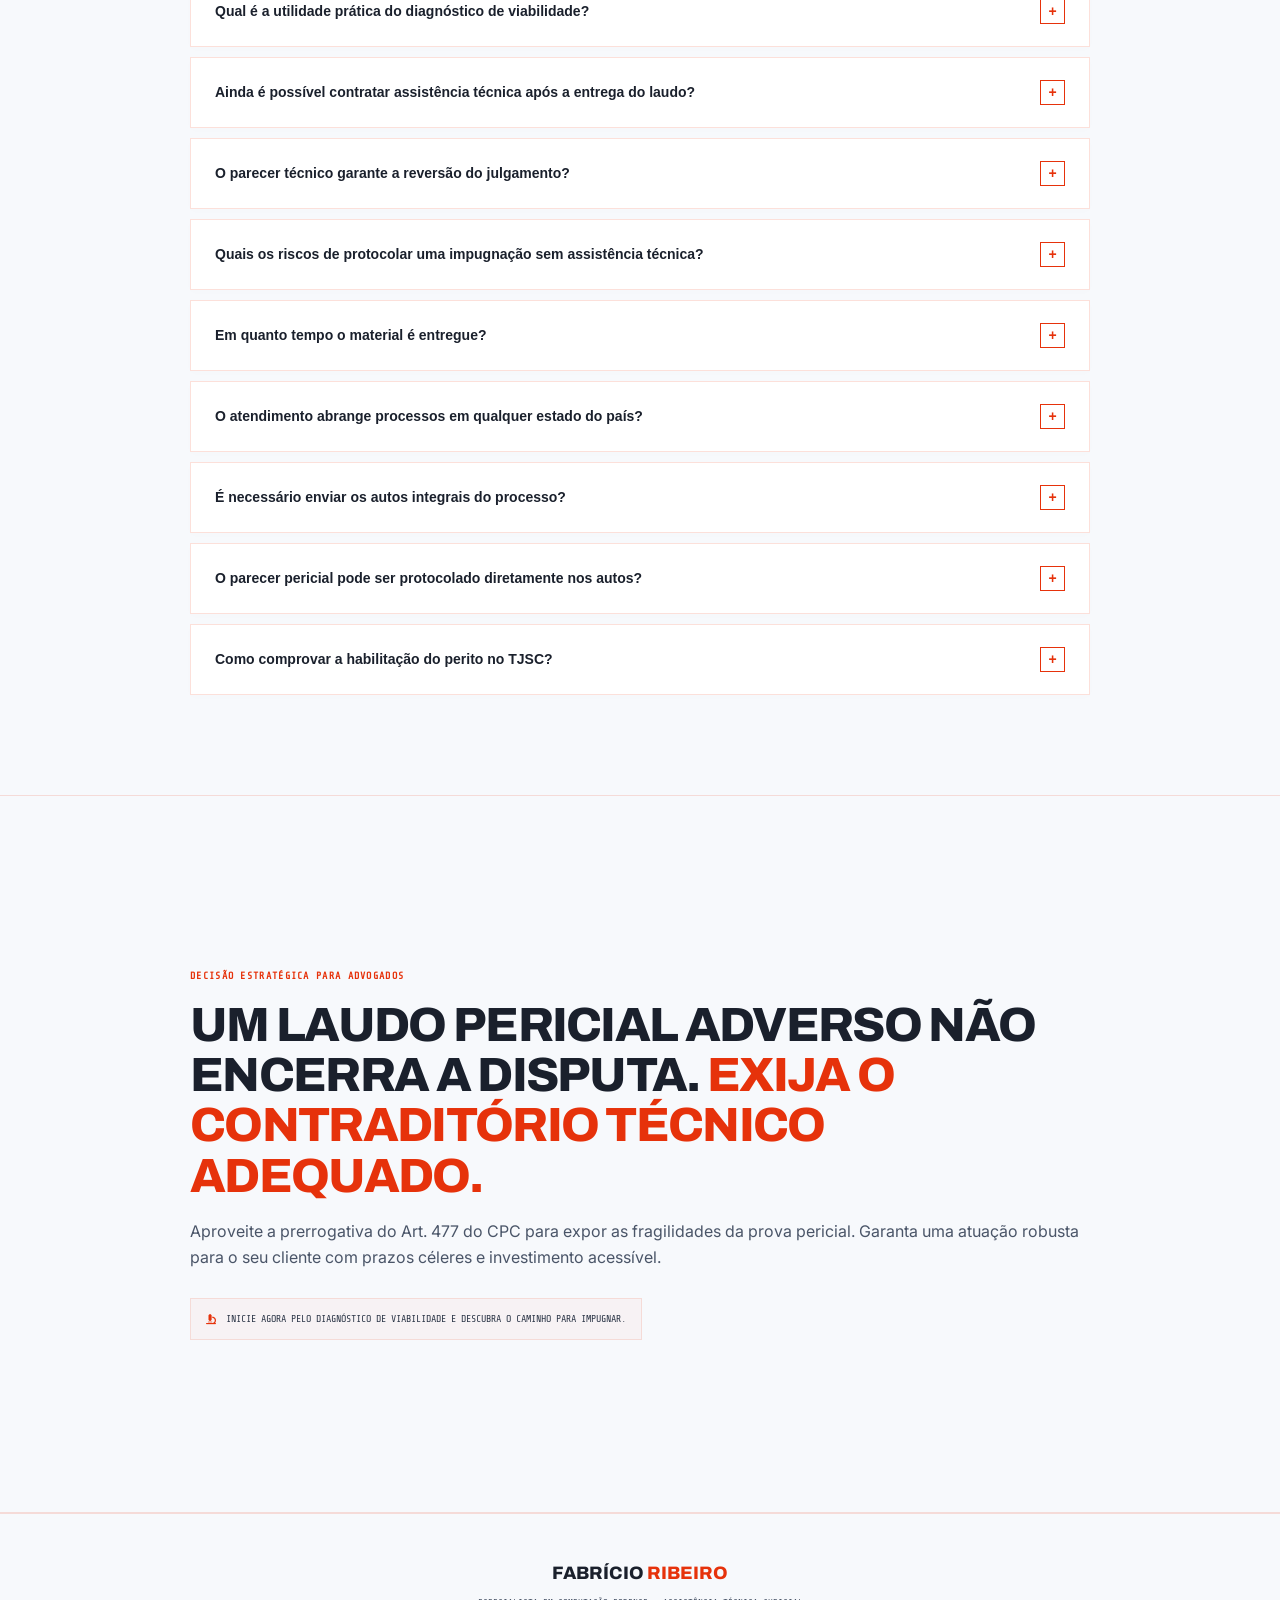
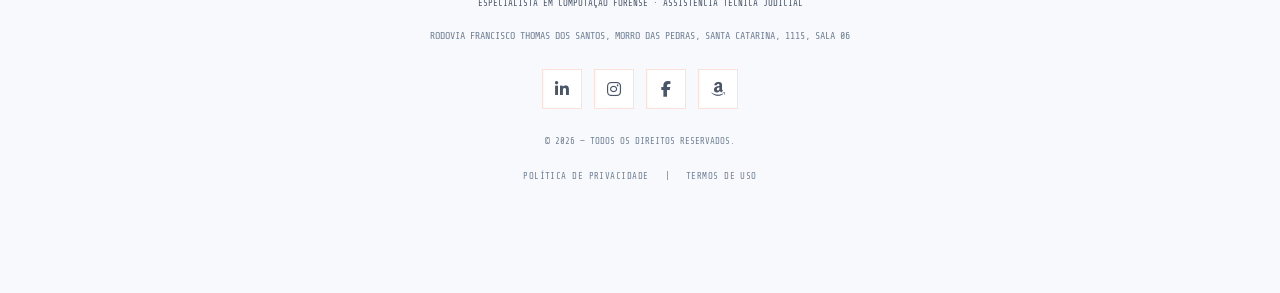
==== commit ccbea3ee: "Atualizando preço de 300 para 247" ====
--- a/index.html
+++ b/index.html
@@ -400,7 +400,7 @@
                     </tr>
                     <tr>
                         <td><strong style="color: #1a202c;">Parecer Técnico (pós-diagnóstico) — Fabrício Ribeiro</strong></td>
-                        <td class="price-low">R$ 300</td>
+                        <td class="price-low">R$ 247</td>
                         <td><strong style="color: var(--neon);">Até 72 horas</strong></td>
                         <td><span class="check">✅ Sim, completo</span></td>
                     </tr>
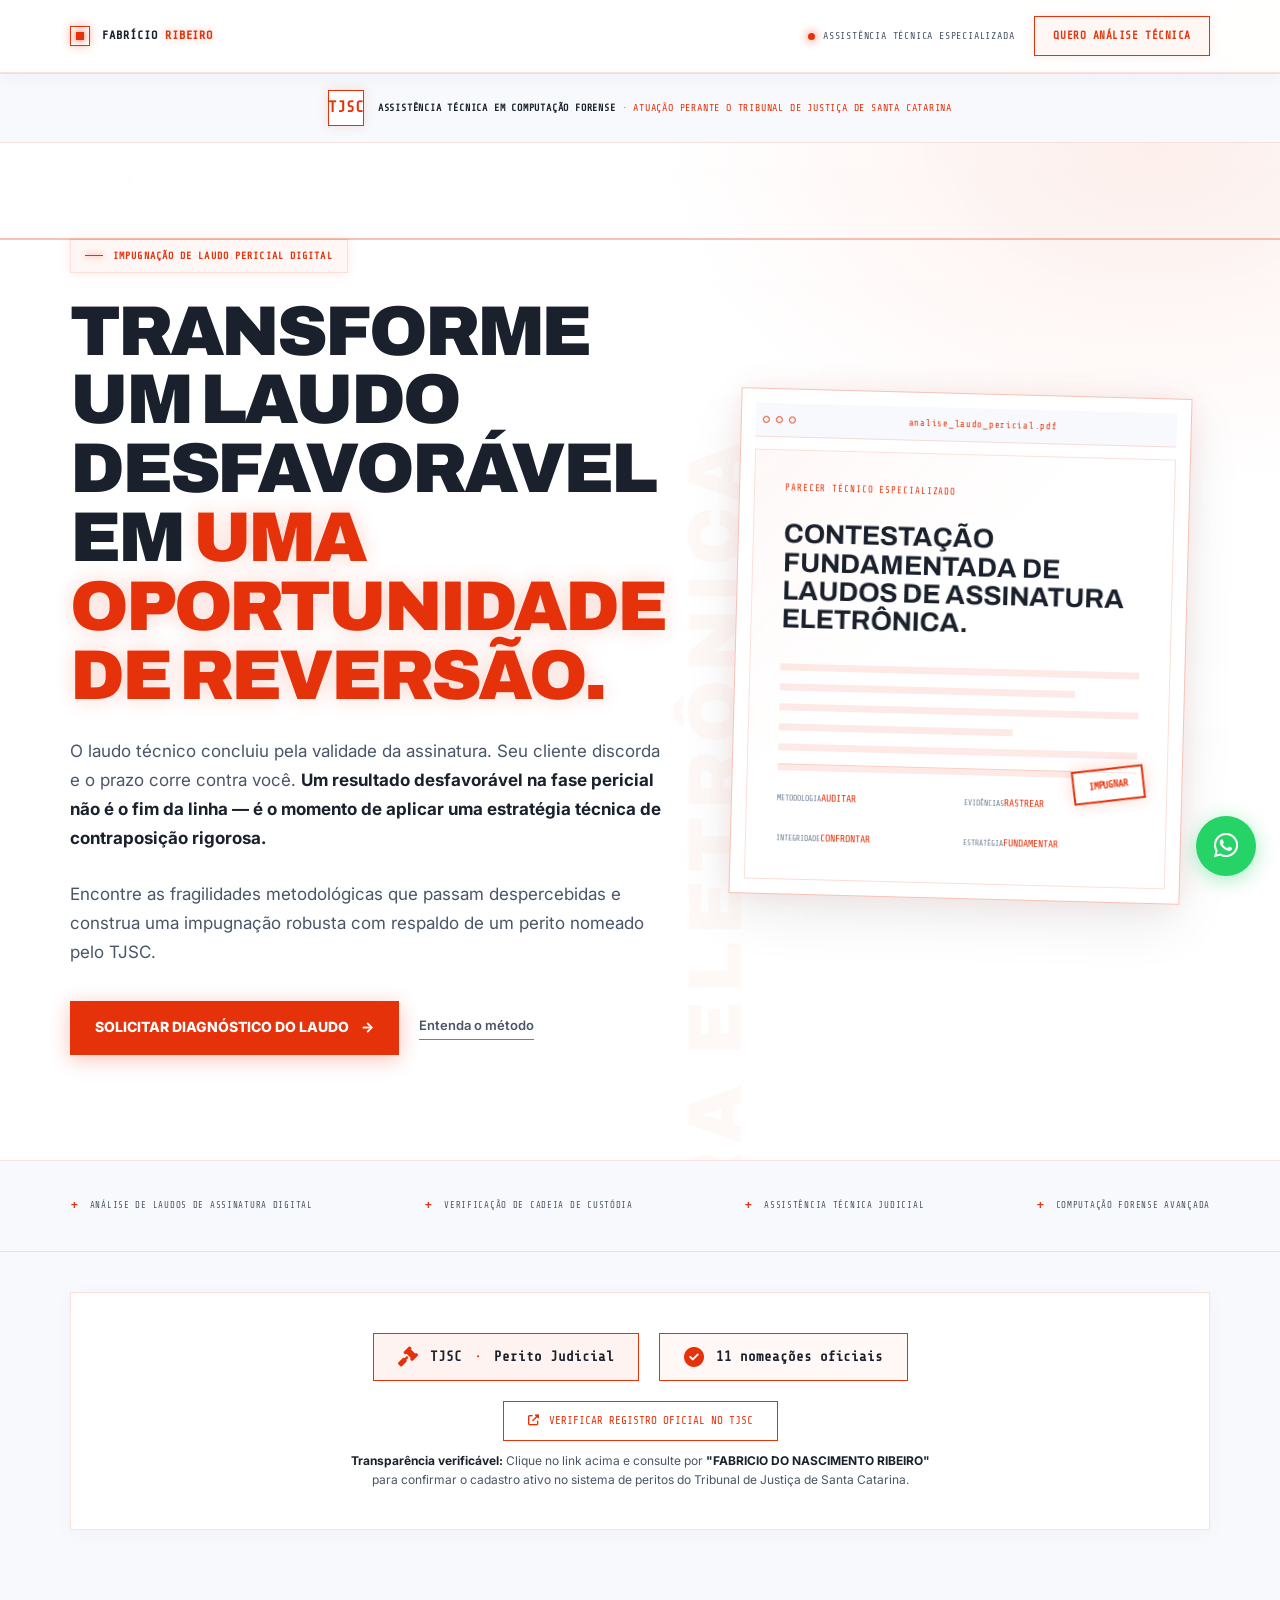
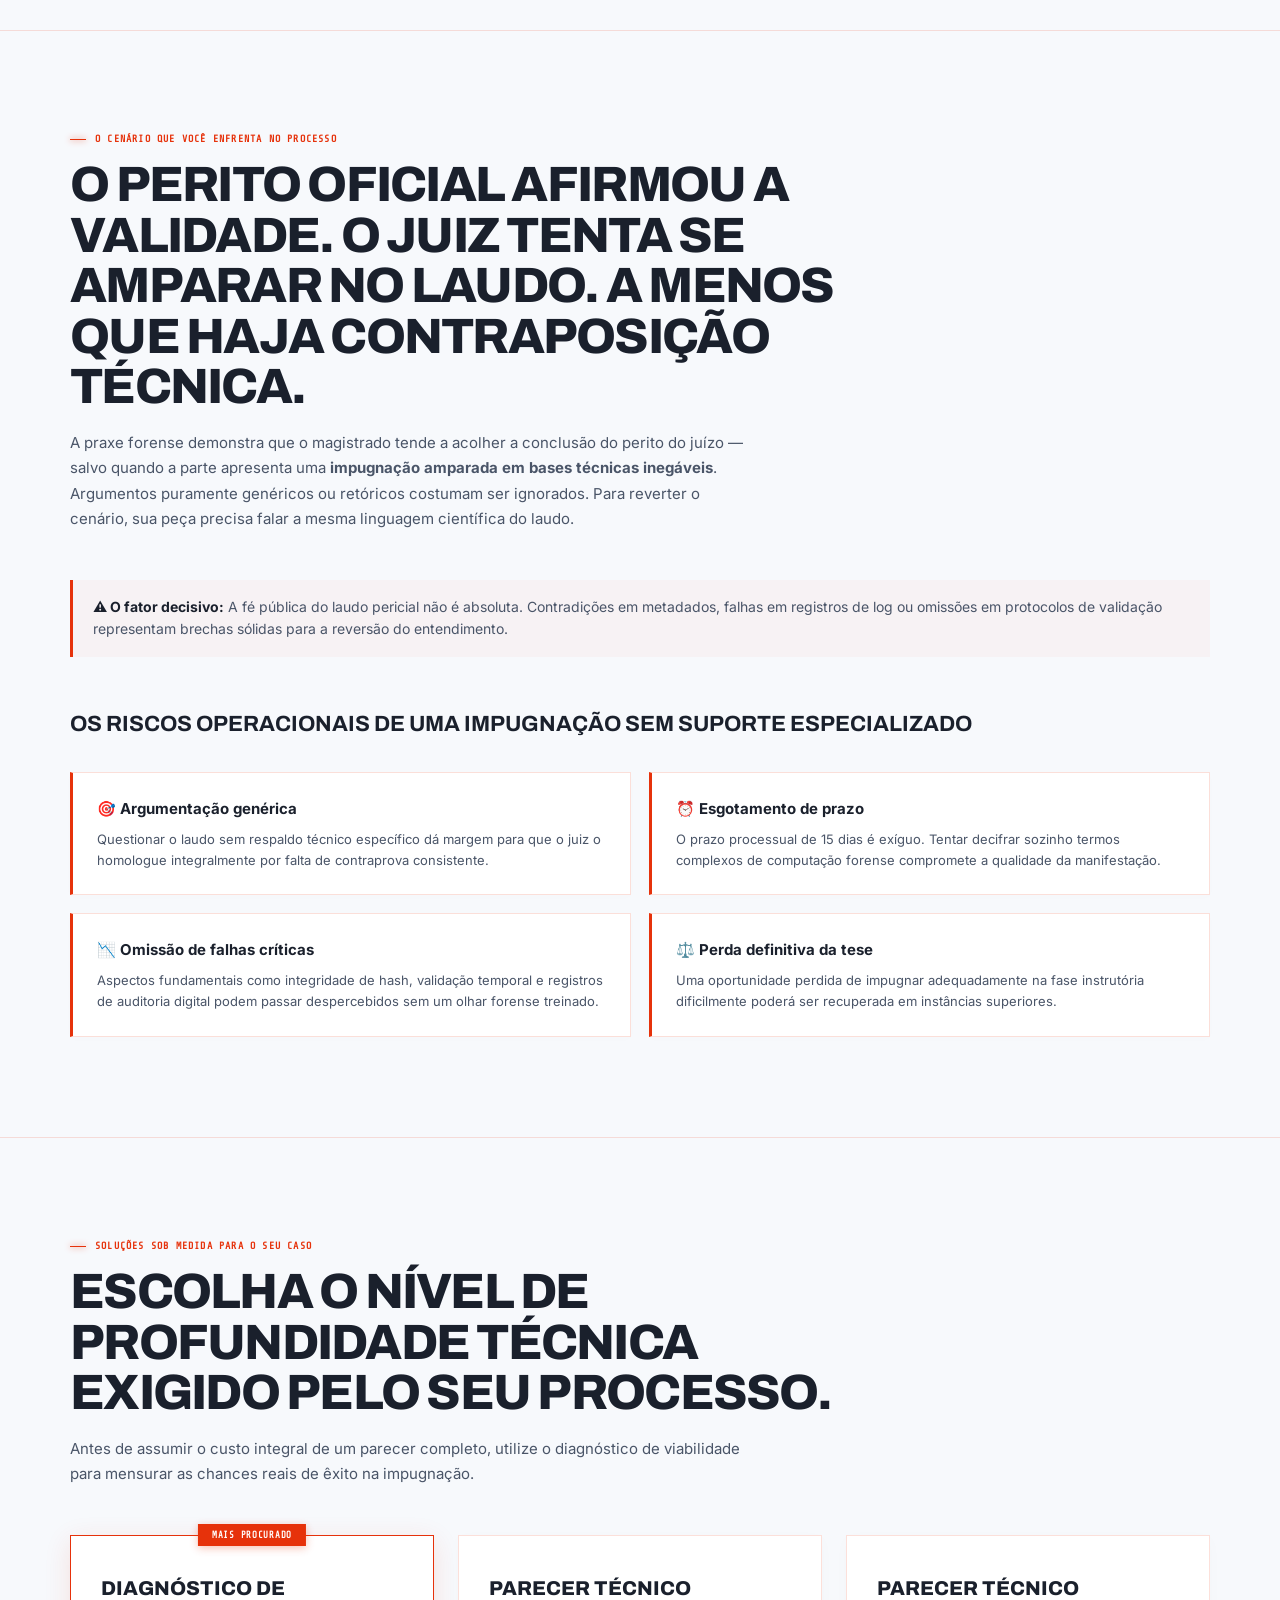
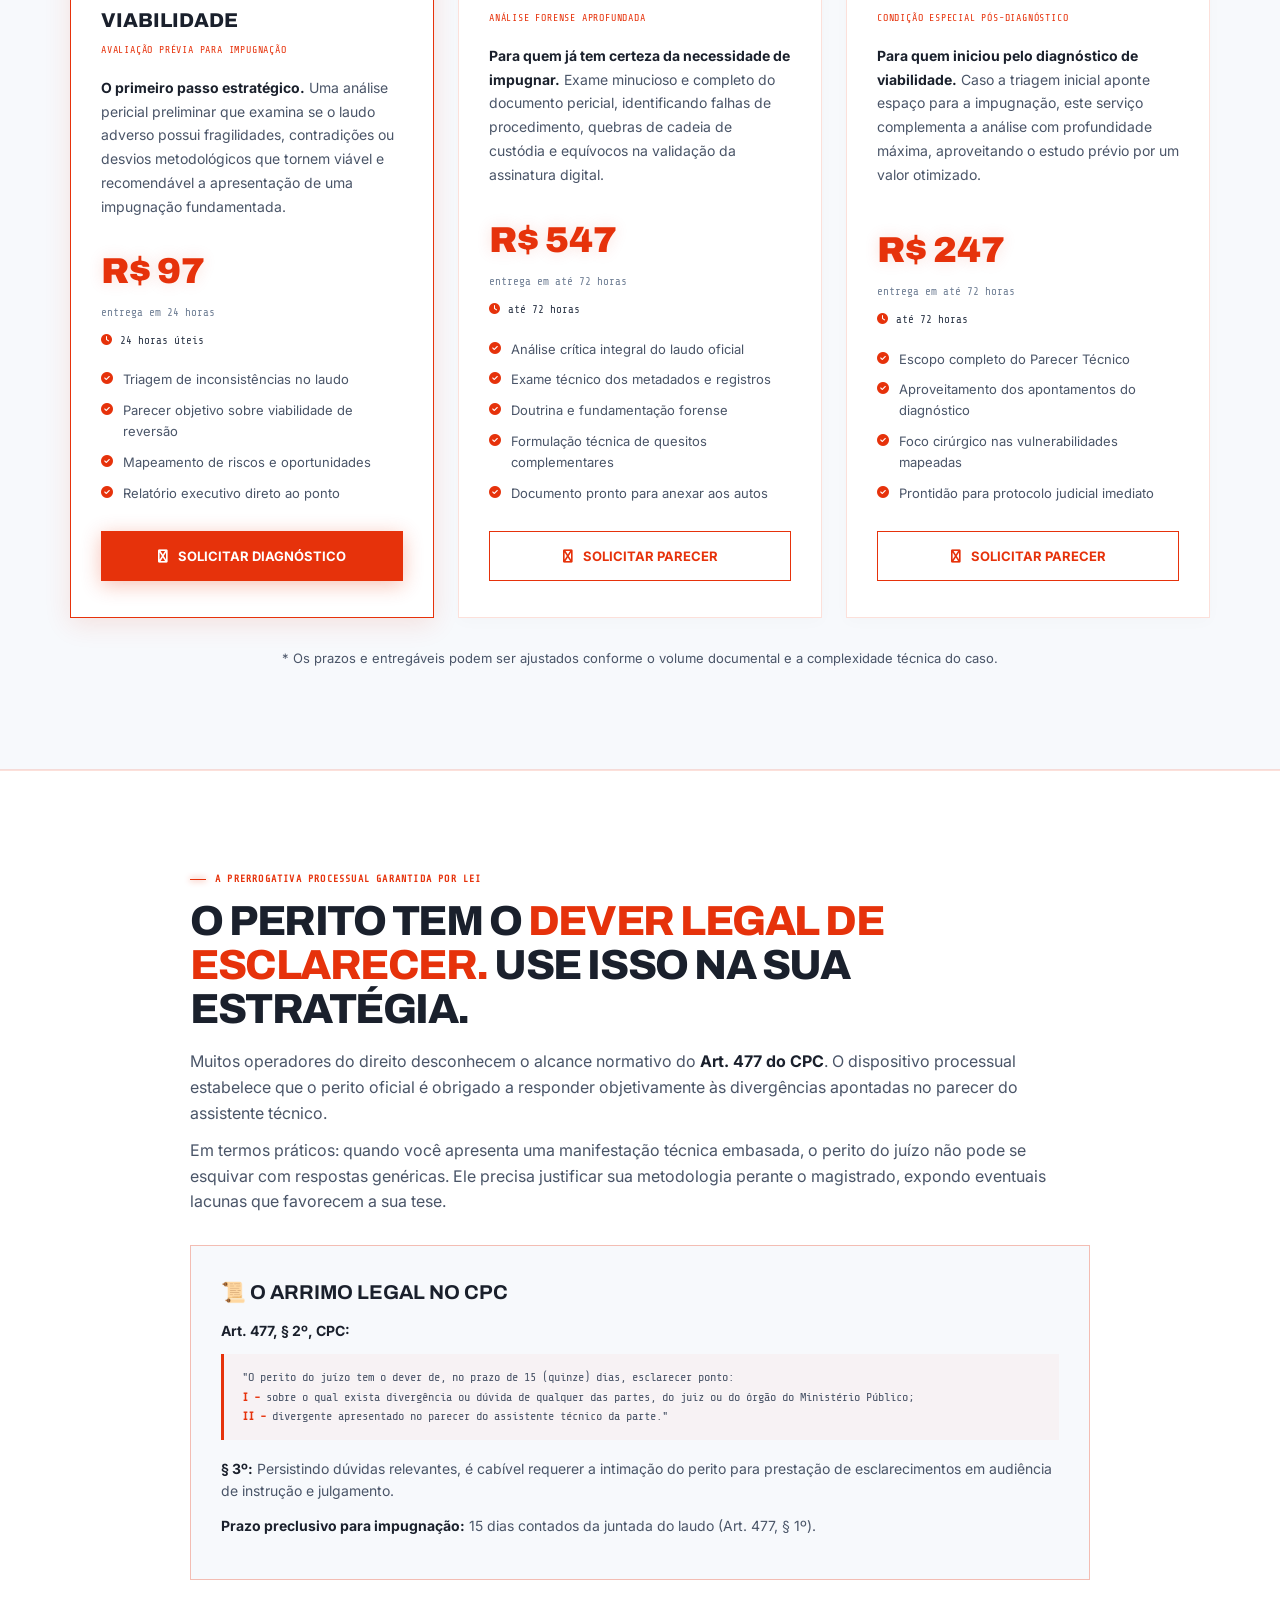
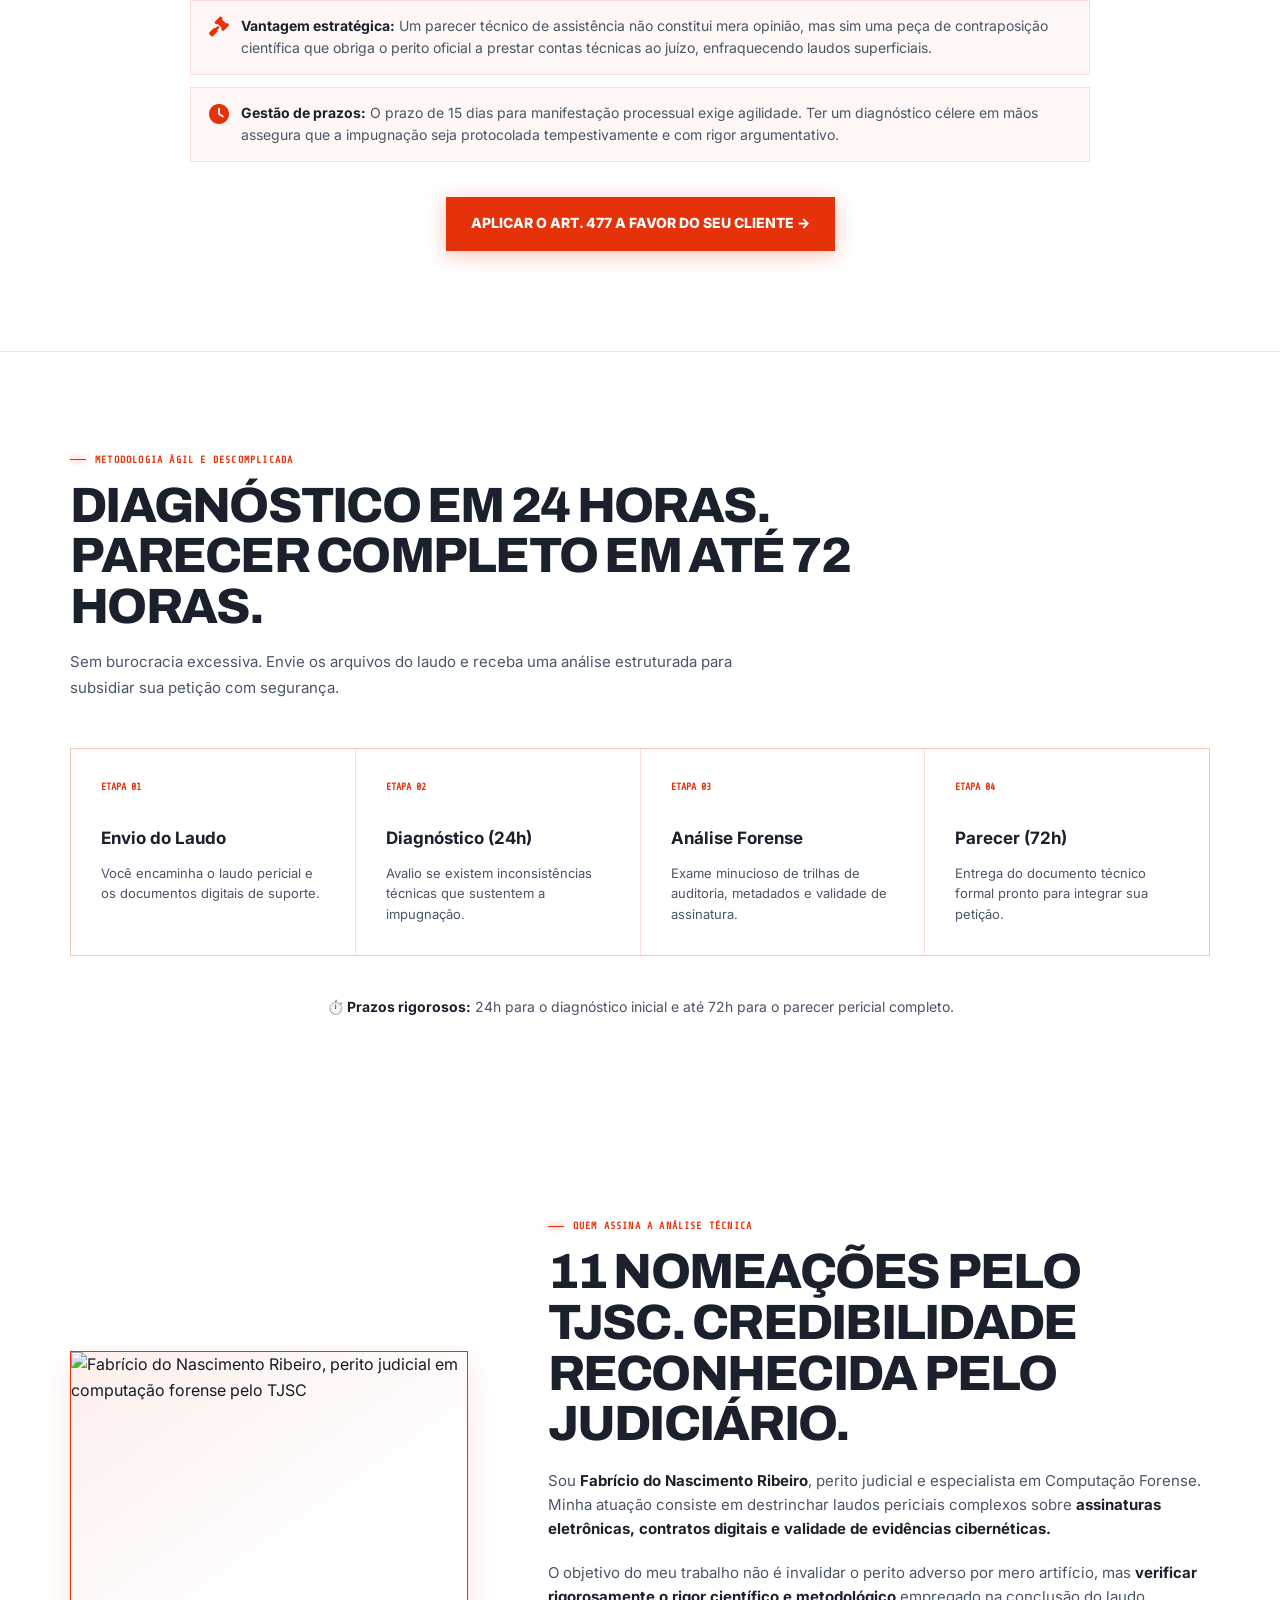
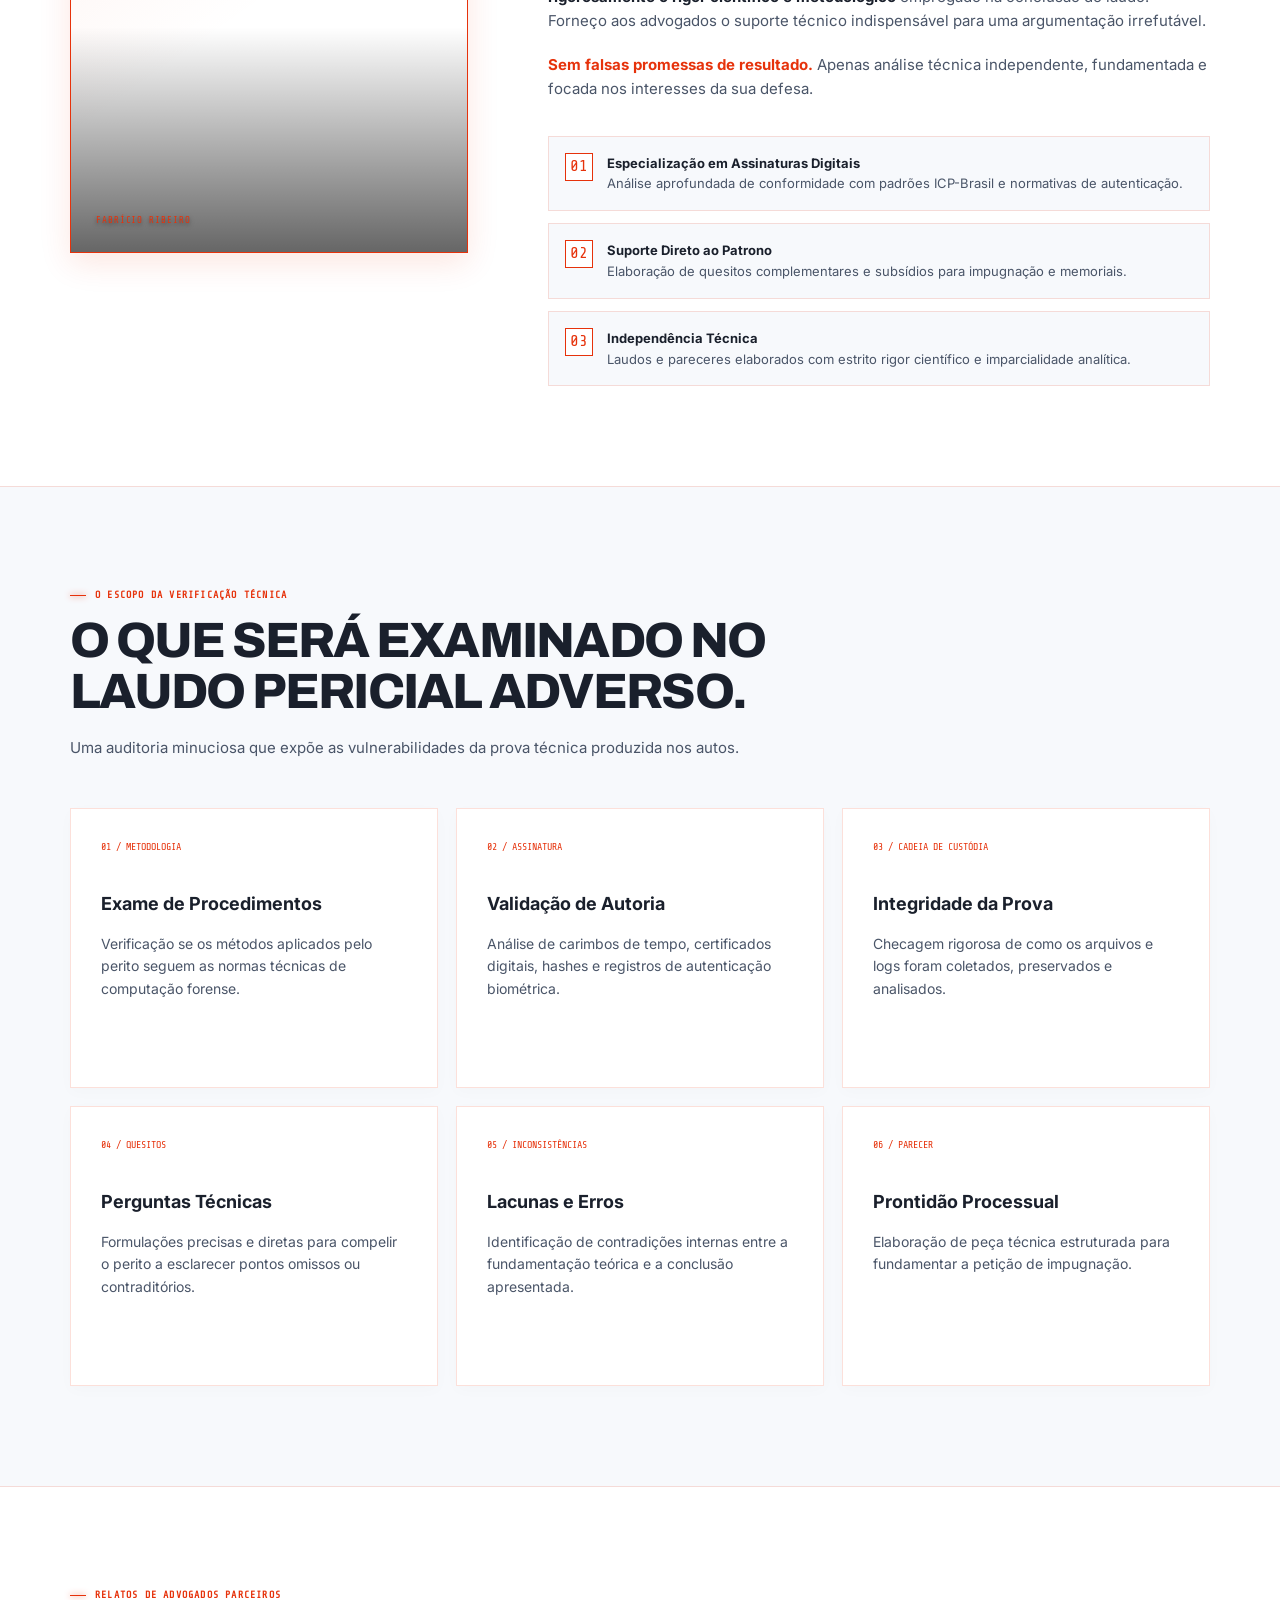
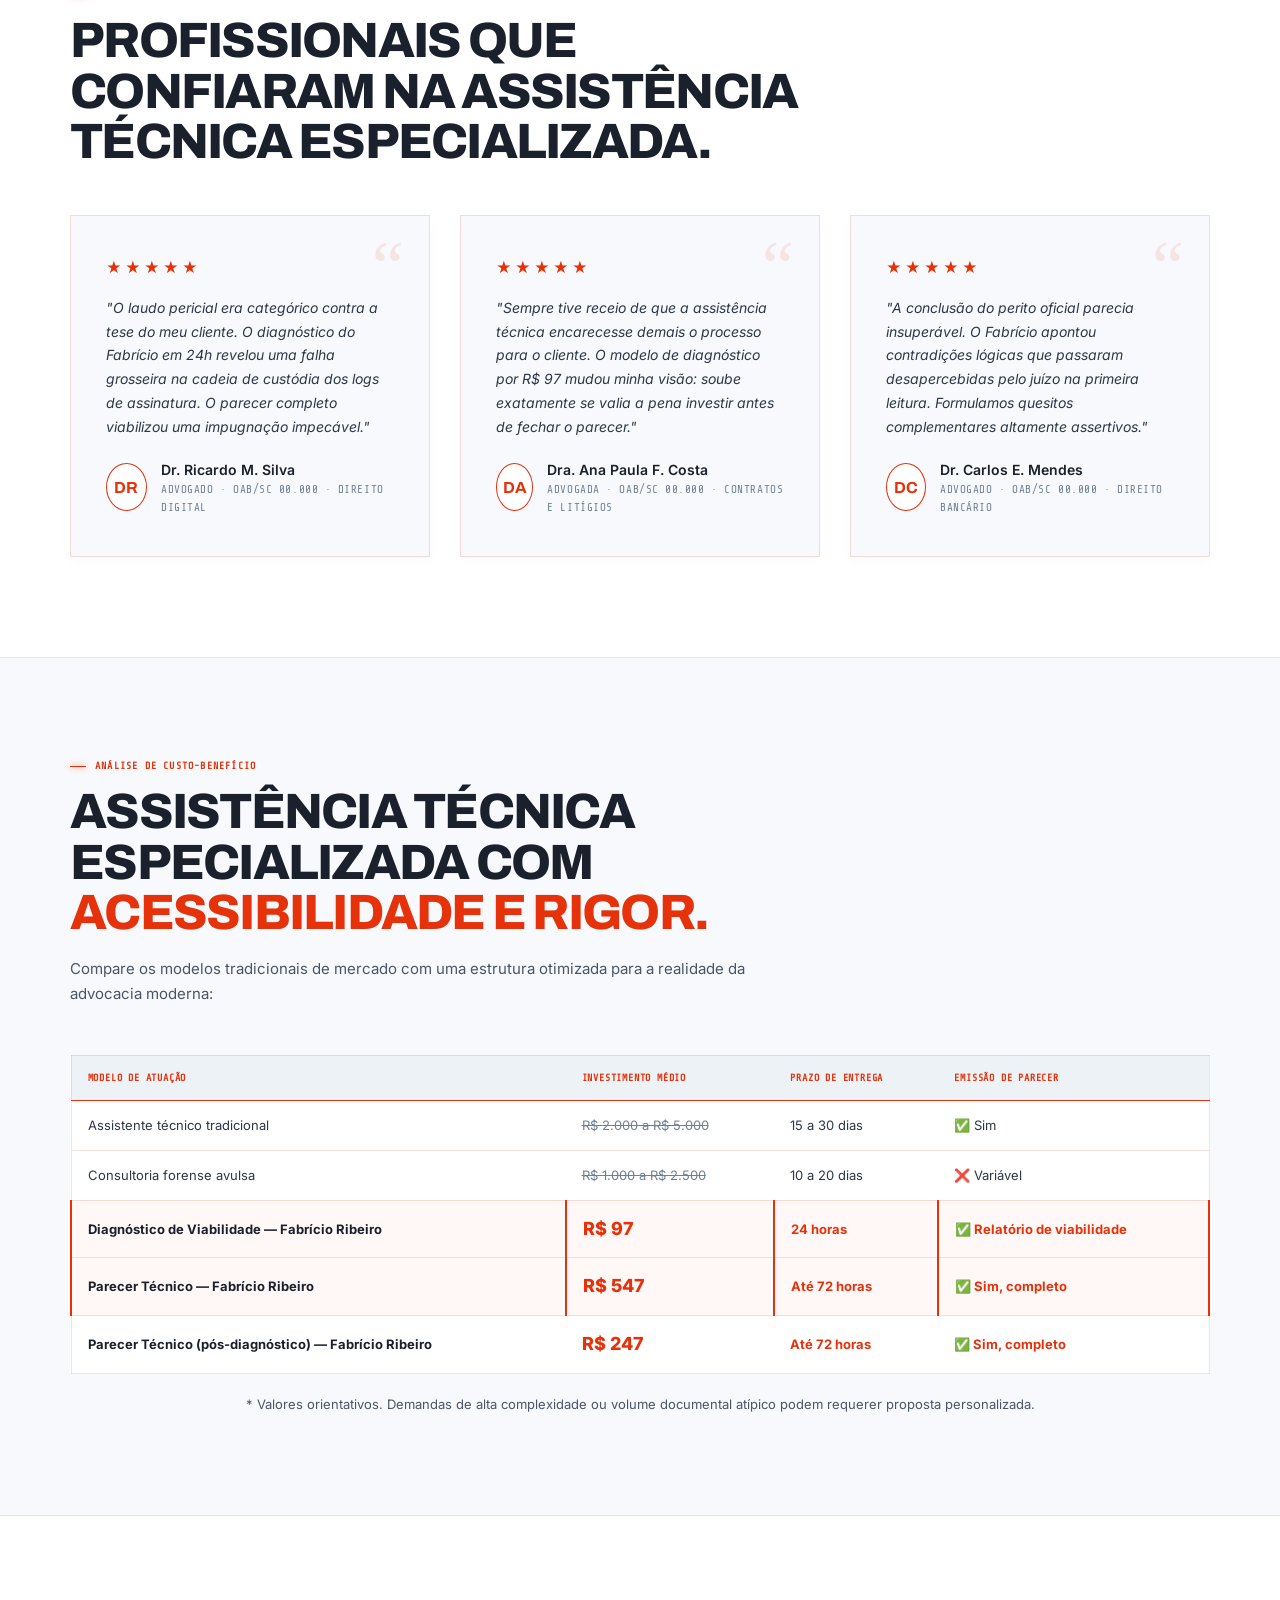
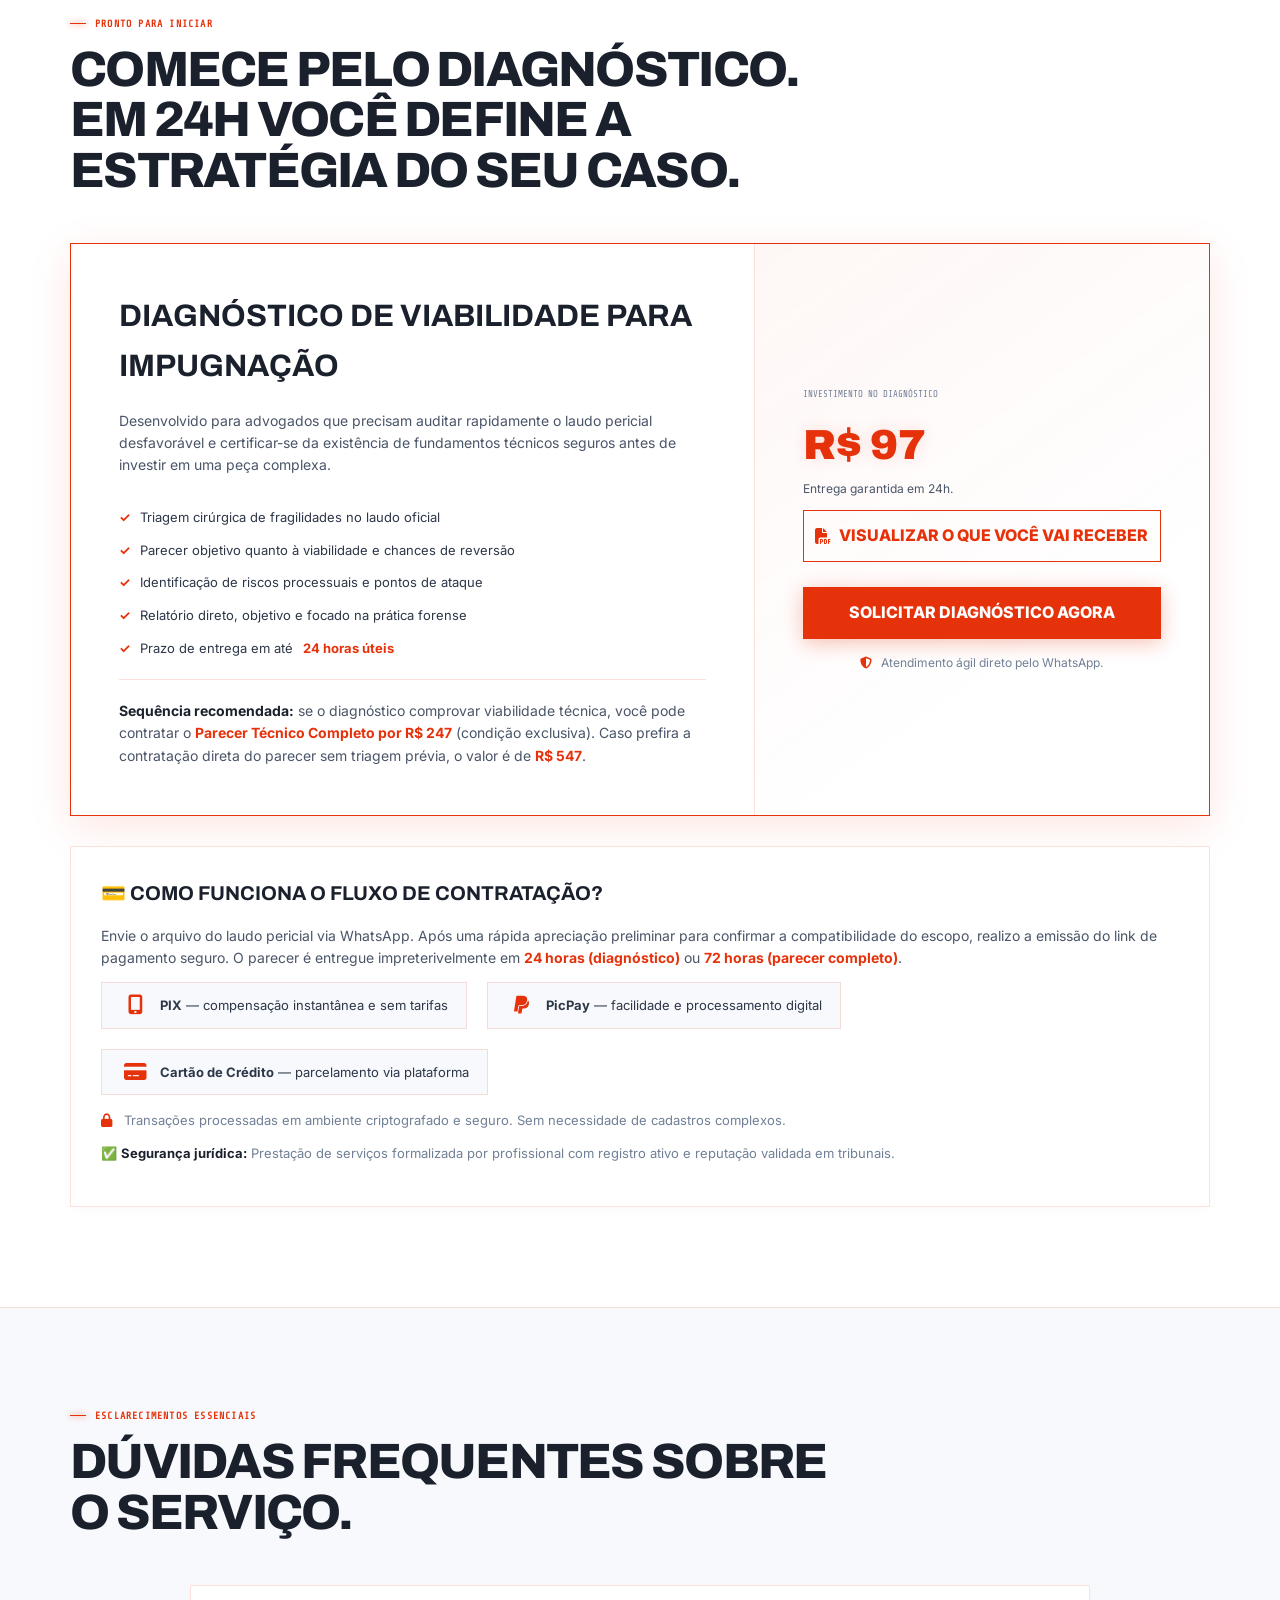
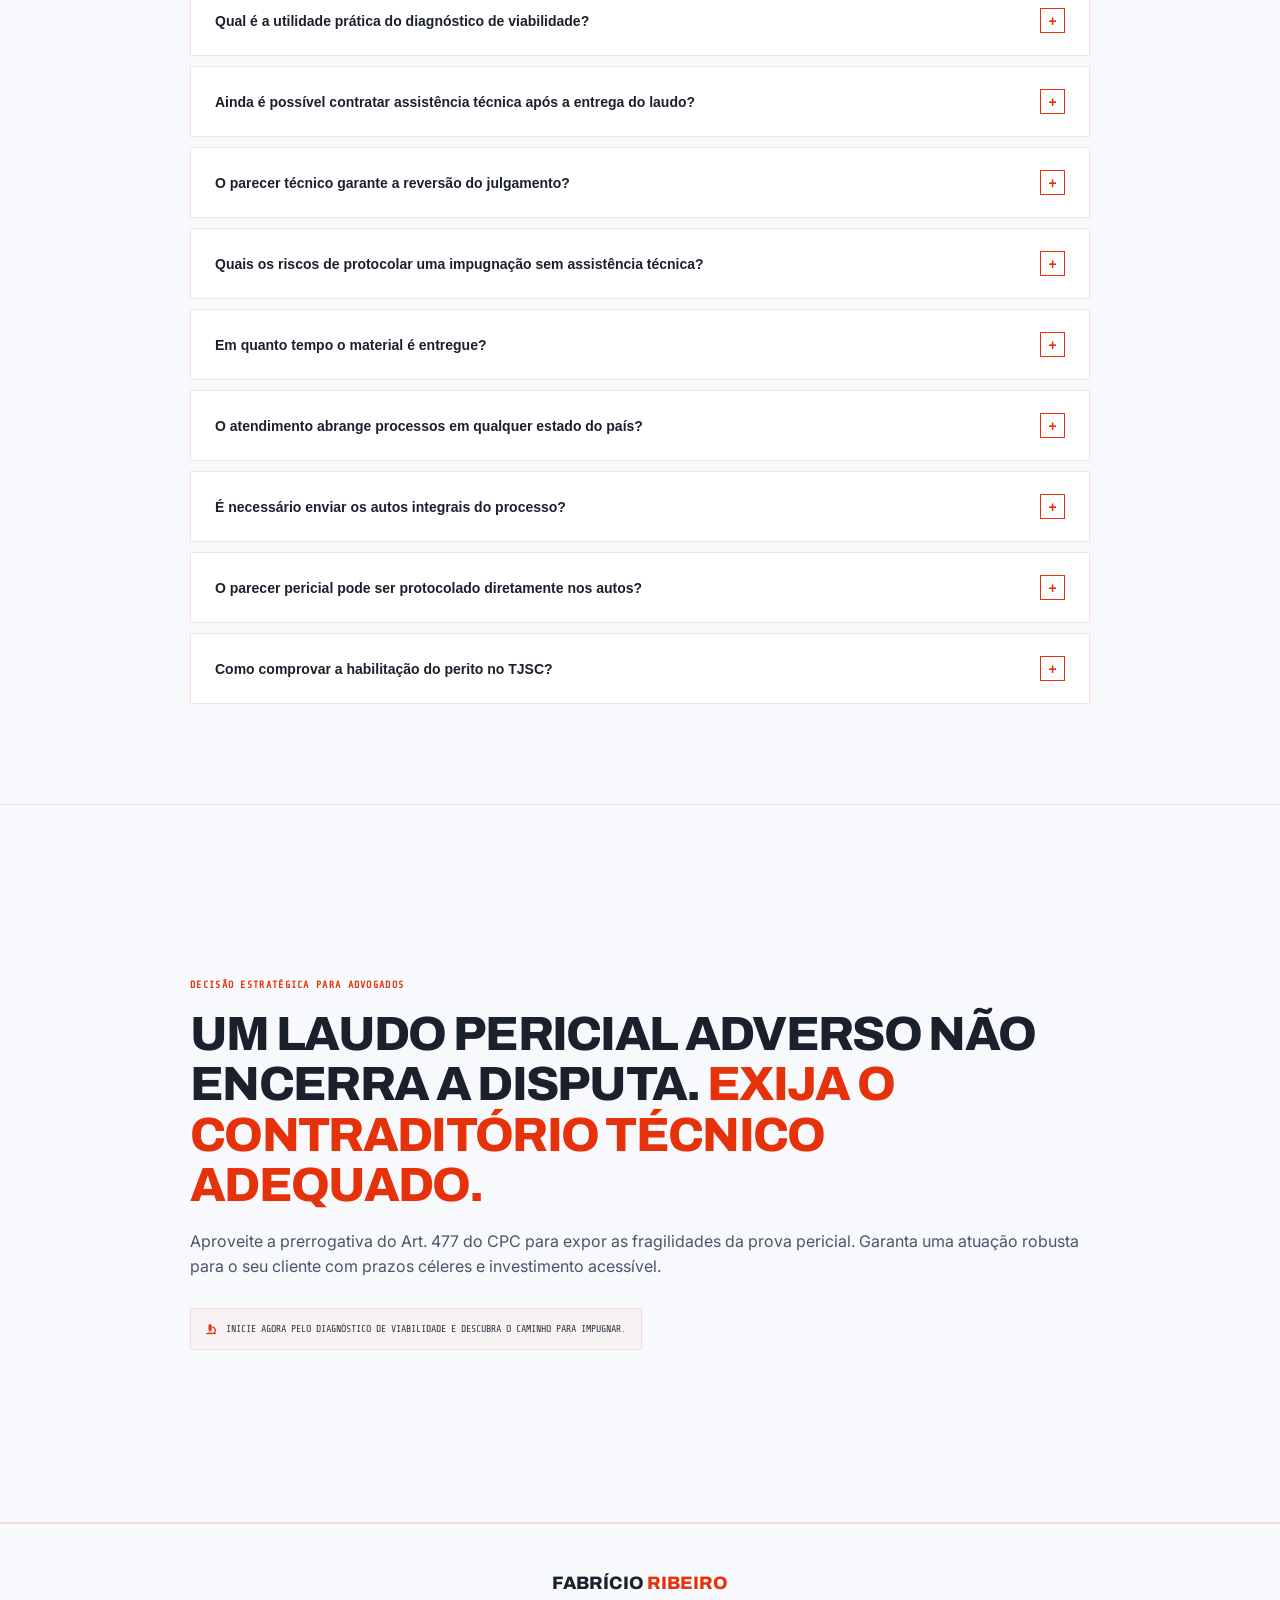
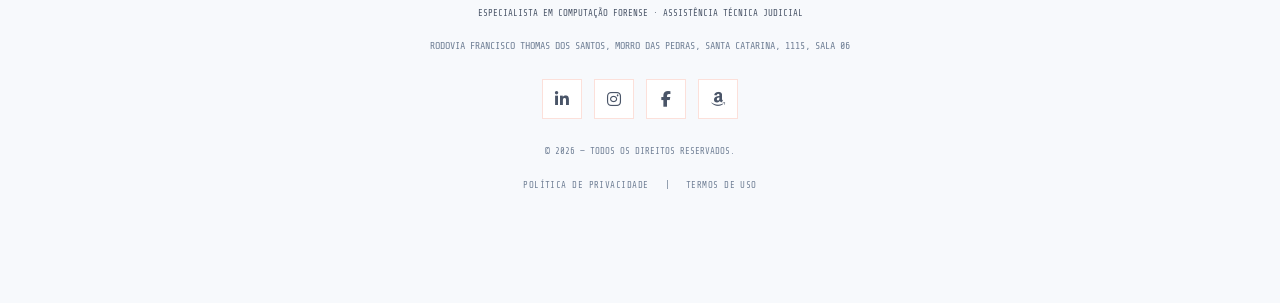
==== commit cd8a137c: "Atualizando site" ====
--- a/index.html
+++ b/index.html
@@ -8,25 +8,24 @@
 <meta name="hosting-provider" content="Netlify">
 <meta name="netlify-deploy" content="https://netlify.new/?utm_campaign=ai-legible&amp;utm_source=meta&amp;utm_medium=referral&amp;utm_id=eac5a1c8-8b93-48fa-9bc4-444b77d7409e">
     <meta name="viewport" content="width=device-width, initial-scale=1.0">
-    <title>Parecer Técnico sobre Assinatura Eletrônica | Assistência Técnica em Computação Forense</title>
-    <meta name="description" content="Recebeu um laudo pericial desfavorável sobre assinatura eletrônica? Análise técnica especializada para advogados que precisam responder e impugnar conclusões periciais.">
+    <!-- CORRIGIDO: title e description otimizados para SEO -->
+    <title>Impugnação de Laudo Pericial de Assinatura Eletrônica | Perito TJSC</title>
+    <meta name="description" content="Laudo pericial desfavorável? Diagnóstico de viabilidade em 24h por R$97. Análise forense de assinatura eletrônica, cadeia de custódia e biometria. Perito nomeado pelo TJSC.">
     <link rel="preconnect" href="https://fonts.googleapis.com">
     <link rel="preconnect" href="https://fonts.gstatic.com" crossorigin>
     <link href="https://fonts.googleapis.com/css2?family=Archivo:wght@600;700;800;900&family=Inter:wght@400;500;600;700&family=IBM+Plex+Mono:wght@400;500;600&family=Share+Tech+Mono&display=swap" rel="stylesheet">
     <link rel="stylesheet" href="https://cdnjs.cloudflare.com/ajax/libs/font-awesome/6.5.2/css/all.min.css">
     <link rel="stylesheet" href="style.css">
-    
-    
+
+    <!-- CORRIGIDO: Google Analytics movido para dentro do <head> -->
+    <script async src="https://www.googletagmanager.com/gtag/js?id=G-VCEKZ1GWE8"></script>
+    <script>
+      window.dataLayer = window.dataLayer || [];
+      function gtag(){dataLayer.push(arguments);}
+      gtag('js', new Date());
+      gtag('config', 'G-VCEKZ1GWE8');
+    </script>
 </head>
-<!-- Google tag (gtag.js) -->
-<script async src="https://www.googletagmanager.com/gtag/js?id=G-VCEKZ1GWE8"></script>
-<script>
-  window.dataLayer = window.dataLayer || [];
-  function gtag(){dataLayer.push(arguments);}
-  gtag('js', new Date());
-
-  gtag('config', 'G-VCEKZ1GWE8');
-</script>
 <body>
     <div class="cyber-particle" style="top:20%; left:10%; animation-duration:14s;"></div>
     <div class="cyber-particle" style="top:65%; left:85%; animation-duration:16s;"></div>
@@ -130,7 +129,8 @@
         <h3 style="margin-top: 50px; font-family: var(--font-display); font-size: 22px; text-transform: uppercase; color: #1a202c;">Os riscos operacionais de uma impugnação sem suporte especializado</h3>
         <div class="risk-grid">
             <div class="risk-card"><h4>🎯 Argumentação genérica</h4><p>Questionar o laudo sem respaldo técnico específico dá margem para que o juiz o homologue integralmente por falta de contraprova consistente.</p></div>
-            <div class="risk-card"><h4>⏰ Esgotamento de prazo</h4><p>O prazo processual de 15 dias é exíguo. Tentar decifrar sozinho termos complejos de computação forense compromete a qualidade da manifestação.</p></div>
+            <!-- CORRIGIDO: "complejos" -> "complexos" -->
+            <div class="risk-card"><h4>⏰ Esgotamento de prazo</h4><p>O prazo processual de 15 dias é exíguo. Tentar decifrar sozinho termos complexos de computação forense compromete a qualidade da manifestação.</p></div>
             <div class="risk-card"><h4>📉 Omissão de falhas críticas</h4><p>Aspectos fundamentais como integridade de hash, validação temporal e registros de auditoria digital podem passar despercebidos sem um olhar forense treinado.</p></div>
             <div class="risk-card"><h4>⚖️ Perda definitiva da tese</h4><p>Uma oportunidade perdida de impugnar adequadamente na fase instrutória dificilmente poderá ser recuperada em instâncias superiores.</p></div>
         </div>
@@ -197,7 +197,7 @@
                     </a>
                 </div>
 
-                <!-- Parecer Técnico com diagnóstico prévio -->
+                <!-- CORRIGIDO: Parecer Técnico com diagnóstico prévio — preço padronizado para R$247 e botão WhatsApp ajustado -->
                 <div class="service-card">
                     <div class="service-name">Parecer Técnico</div>
                     <div class="service-sub">Condição especial pós-diagnóstico</div>
@@ -217,7 +217,7 @@
                         <div class="service-list-item"><i class="fas fa-check-circle"></i> Foco cirúrgico nas vulnerabilidades mapeadas</div>
                         <div class="service-list-item"><i class="fas fa-check-circle"></i> Prontidão para protocolo judicial imediato</div>
                     </div>
-                    <a href="https://wa.me/5548991411108?text=Ol%C3%A1%2C%20j%C3%A1%20fiz%20o%20diagn%C3%B3stico%20e%20quero%20o%20Parecer%20T%C3%A9cnico%20completo%20(R%24350)" target="_blank" class="service-button">
+                    <a href="https://wa.me/5548991411108?text=Ol%C3%A1%2C%20j%C3%A1%20fiz%20o%20diagn%C3%B3stico%20e%20quero%20o%20Parecer%20T%C3%A9cnico%20completo%20(R%24247)" target="_blank" class="service-button">
                         <i class="fas fa-whatsapp"></i> Solicitar parecer
                     </a>
                 </div>
@@ -285,7 +285,8 @@
 
     <!-- ===== QUEM É O ESPECIALISTA ===== -->
     <section><div class="container authority-grid">
-        <div class="profile"><img src="https://i.postimg.cc/c4vHxFLd/Chat-GPT-Image-26-de-set-de-2025-19-24-06.png" alt="Fabrício Ribeiro"></div>
+        <!-- CORRIGIDO: alt da imagem mais descritivo -->
+        <div class="profile"><img src="https://i.postimg.cc/c4vHxFLd/Chat-GPT-Image-26-de-set-de-2025-19-24-06.png" alt="Fabrício do Nascimento Ribeiro, perito judicial em computação forense pelo TJSC"></div>
         <div class="authority-copy">
             <div class="section-kicker">Quem assina a análise técnica</div>
             <h2>11 nomeações pelo TJSC. Credibilidade reconhecida pelo judiciário.</h2>
@@ -314,6 +315,7 @@
     </div></section>
 
     <!-- ===== DEPOIMENTOS ===== -->
+    <!-- CORRIGIDO: depoimentos com nome completo + OAB + cidade (ajuste os dados reais se forem verdadeiros; se não forem, REMOVA esta seção inteira) -->
     <section class="testimonials"><div class="container">
         <div class="section-header">
             <div class="section-kicker">Relatos de advogados parceiros</div>
@@ -326,8 +328,9 @@
                 <div class="testimonial-author">
                     <div class="testimonial-avatar">DR</div>
                     <div>
+                        <!-- CORRIGIDO: substituir pelos dados reais (nome completo, OAB, cidade) ou remover a seção -->
                         <div class="testimonial-name">Dr. Ricardo M. Silva</div>
-                        <div class="testimonial-role">Advogado · Direito Digital</div>
+                        <div class="testimonial-role">Advogado · OAB/SC 00.000 · Direito Digital</div>
                     </div>
                 </div>
             </div>
@@ -338,7 +341,7 @@
                     <div class="testimonial-avatar">DA</div>
                     <div>
                         <div class="testimonial-name">Dra. Ana Paula F. Costa</div>
-                        <div class="testimonial-role">Advogada · Contratos e Litígios</div>
+                        <div class="testimonial-role">Advogada · OAB/SC 00.000 · Contratos e Litígios</div>
                     </div>
                 </div>
             </div>
@@ -349,7 +352,7 @@
                     <div class="testimonial-avatar">DC</div>
                     <div>
                         <div class="testimonial-name">Dr. Carlos E. Mendes</div>
-                        <div class="testimonial-role">Advogado · Direito Bancário</div>
+                        <div class="testimonial-role">Advogado · OAB/SC 00.000 · Direito Bancário</div>
                     </div>
                 </div>
             </div>
@@ -376,13 +379,14 @@
                 <tbody>
                     <tr>
                         <td>Assistente técnico tradicional</td>
-                        <td class="price-high">R$ 2.500 a R$ 8.000+</td>
+                        <!-- CORRIGIDO: valores suavizados -->
+                        <td class="price-high">R$ 2.000 a R$ 5.000</td>
                         <td>15 a 30 dias</td>
                         <td>✅ Sim</td>
                     </tr>
                     <tr>
                         <td>Consultoria forense avulsa</td>
-                        <td class="price-high">R$ 1.200 a R$ 3.500</td>
+                        <td class="price-high">R$ 1.000 a R$ 2.500</td>
                         <td>10 a 20 dias</td>
                         <td>❌ Variável</td>
                     </tr>
@@ -398,6 +402,7 @@
                         <td><strong style="color: var(--neon);">Até 72 horas</strong></td>
                         <td><span class="check">✅ Sim, completo</span></td>
                     </tr>
+                    <!-- CORRIGIDO: preço padronizado para R$ 247 -->
                     <tr>
                         <td><strong style="color: #1a202c;">Parecer Técnico (pós-diagnóstico) — Fabrício Ribeiro</strong></td>
                         <td class="price-low">R$ 247</td>
@@ -427,7 +432,8 @@
                     <div class="offer-list-item"><span>✓</span> Prazo de entrega em até <strong style="color: var(--neon);">24 horas úteis</strong></div>
                 </div>
                 <div style="margin-top: 20px; padding-top: 20px; border-top: 1px solid var(--line);">
-                    <p style="color: var(--gray); font-size: 14px;"><strong style="color: #1a202c;">Sequência recomendada:</strong> se o diagnóstico comprovar viabilidade técnica, você pode contratar o <strong style="color: var(--neon);">Parecer Técnico Completo por R$ 350</strong> (condição exclusiva). Caso prefira a contratação direta do parecer sem triagem prévia, o valor é de <strong style="color: var(--neon);">R$ 547</strong>.</p>
+                    <!-- CORRIGIDO: preço padronizado para R$ 247 -->
+                    <p style="color: var(--gray); font-size: 14px;"><strong style="color: #1a202c;">Sequência recomendada:</strong> se o diagnóstico comprovar viabilidade técnica, você pode contratar o <strong style="color: var(--neon);">Parecer Técnico Completo por R$ 247</strong> (condição exclusiva). Caso prefira a contratação direta do parecer sem triagem prévia, o valor é de <strong style="color: var(--neon);">R$ 547</strong>.</p>
                 </div>
             </div>
             <div class="offer-side">
@@ -455,7 +461,8 @@
                     <span><strong>PIX</strong> — compensação instantânea e sem tarifas</span>
                 </div>
                 <div class="payment-method">
-                    <fab class="fab fa-paypal"></fab>
+                    <!-- CORRIGIDO: tag <fab> inválida trocada por <i> -->
+                    <i class="fab fa-paypal"></i>
                     <span><strong>PicPay</strong> — facilidade e processamento digital</span>
                 </div>
                 <div class="payment-method">
@@ -530,17 +537,18 @@
         <div class="footer-address">RODOVIA FRANCISCO THOMAS DOS SANTOS, MORRO DAS PEDRAS, SANTA CATARINA, 1115, SALA 06</div>
         <div class="social-icons"><a href="https://www.linkedin.com/in/fabricio-ribeiro-perito/"><i class="fab fa-linkedin-in"></i></a><a href="https://www.instagram.com/perito_fabriciorib_sc/"><i class="fab fa-instagram"></i></a><a href="https://www.facebook.com/frschopenhaure"><i class="fab fa-facebook-f"></i></a><a href="https://www.amazon.com.br/stores/FABRICIO-DO-NASCIMENTO-RIBEIRO/author/B0GWLD67BS?_encoding=UTF8&pd_rd_w=cfOiv&content-id=amzn1.sym.71f58e1d-53e0-42fd-bfa3-3e6495d3f58d&pd_rd_wg=DHekm&pd_rd_r=371cb202-1c0f-4fd6-a1bb-f159cb04dc6d&ref=ap_rdr&shoppingPortalEnabled=true"><i class="fab fa-amazon"></i></a></div>
         <div class="footer-copy">© 2026 — Todos os direitos reservados.</div>
+        <!-- CORRIGIDO: links de política/termos — substituir pelos documentos reais ou remover até criar -->
         <div class="footer-legal">
-            <a href="https://drive.google.com/SEU_LINK_POLITICA" target="_blank">Política de Privacidade</a>
+            <a href="#" target="_blank">Política de Privacidade</a>
             <span>|</span>
-            <a href="https://drive.google.com/SEU_LINK_TERMOS" target="_blank">Termos de Uso</a>
+            <a href="#" target="_blank">Termos de Uso</a>
         </div>
     </div></footer>
 
+    <!-- CORRIGIDO: botão flutuante do WhatsApp — mantido; garantir no CSS que ele não sobreponha o rodapé no mobile -->
     <a href="https://wa.me/5548991411108" class="whatsapp-float" target="_blank"><i class="fab fa-whatsapp"></i><span class="whatsapp-tooltip">Solicitar análise do laudo</span></a>
     <div class="mobile-cta"><a href="https://wa.me/5548991411108" target="_blank"><i class="fab fa-whatsapp"></i> Solicitar análise do laudo</a></div>
 
-
+    <script src="script.js"></script>
 </body>
-<script src="script.js"></script> 
-</html>
+</html>
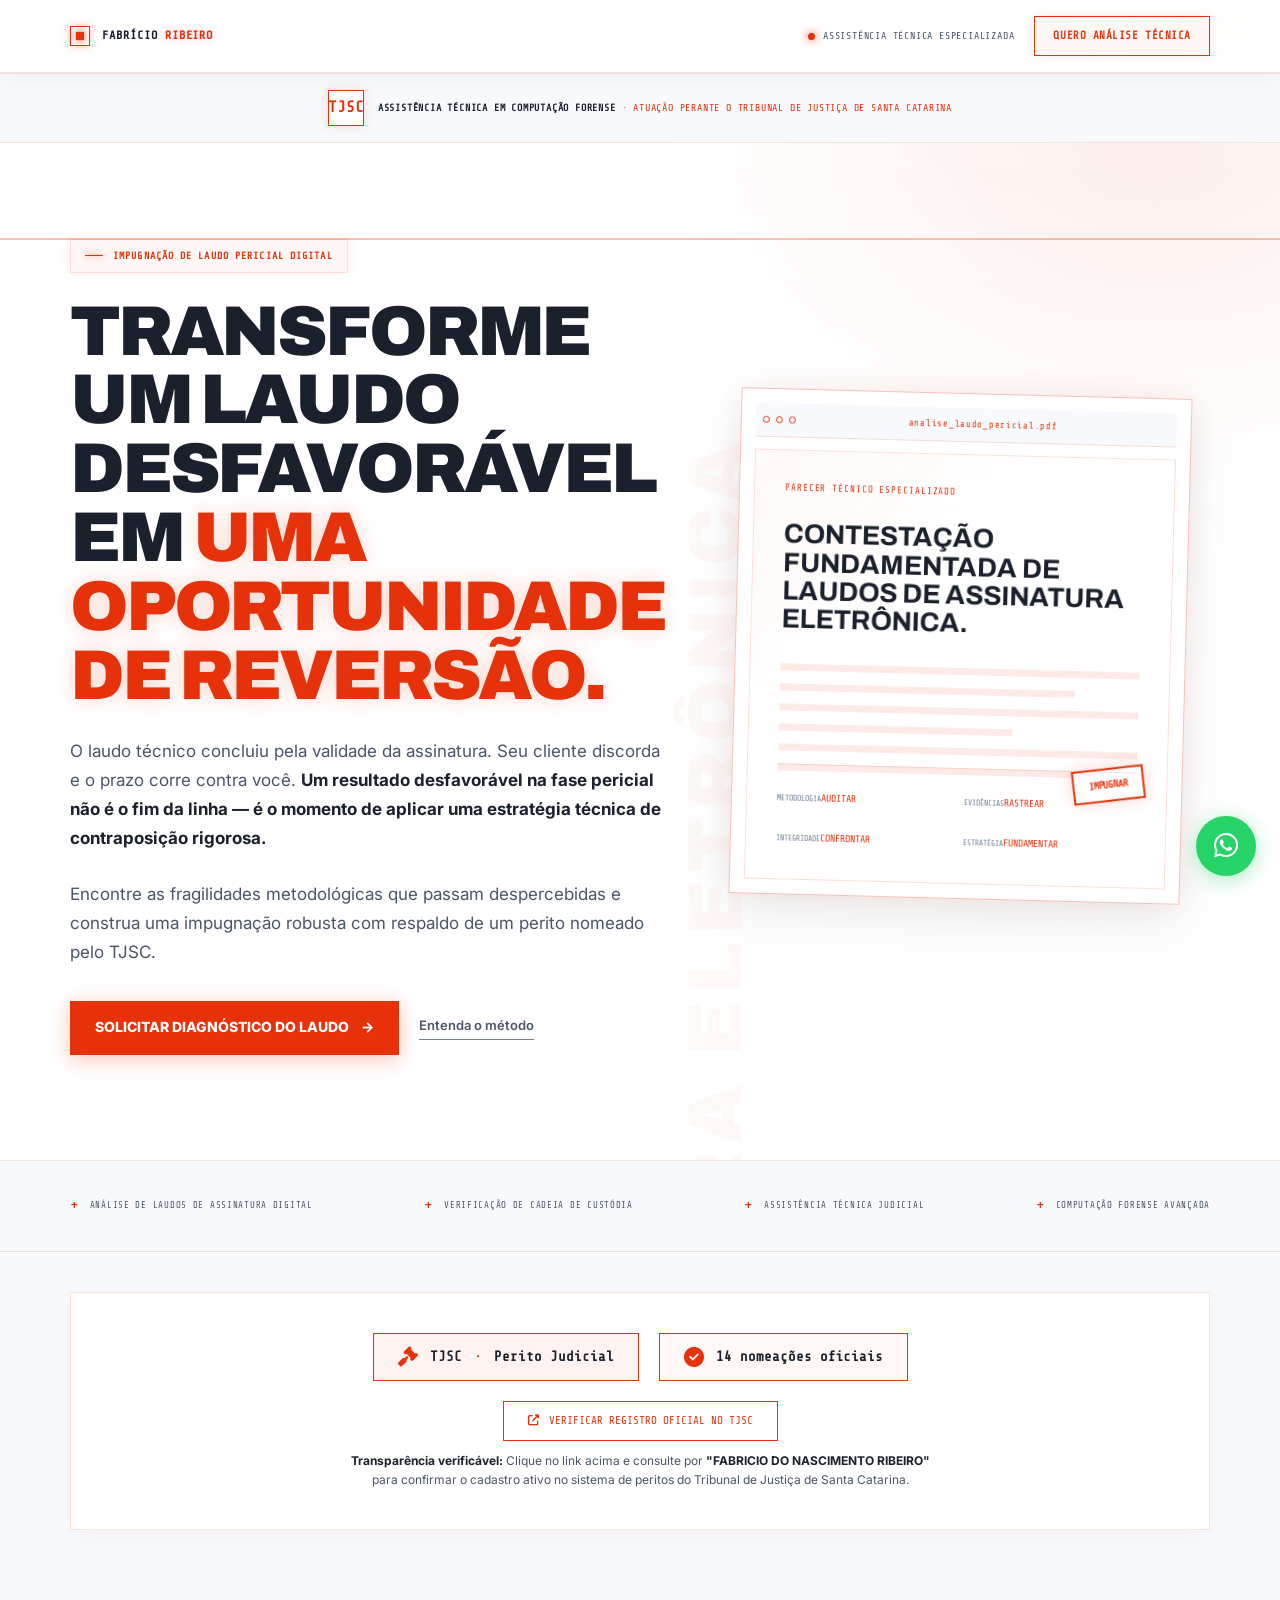
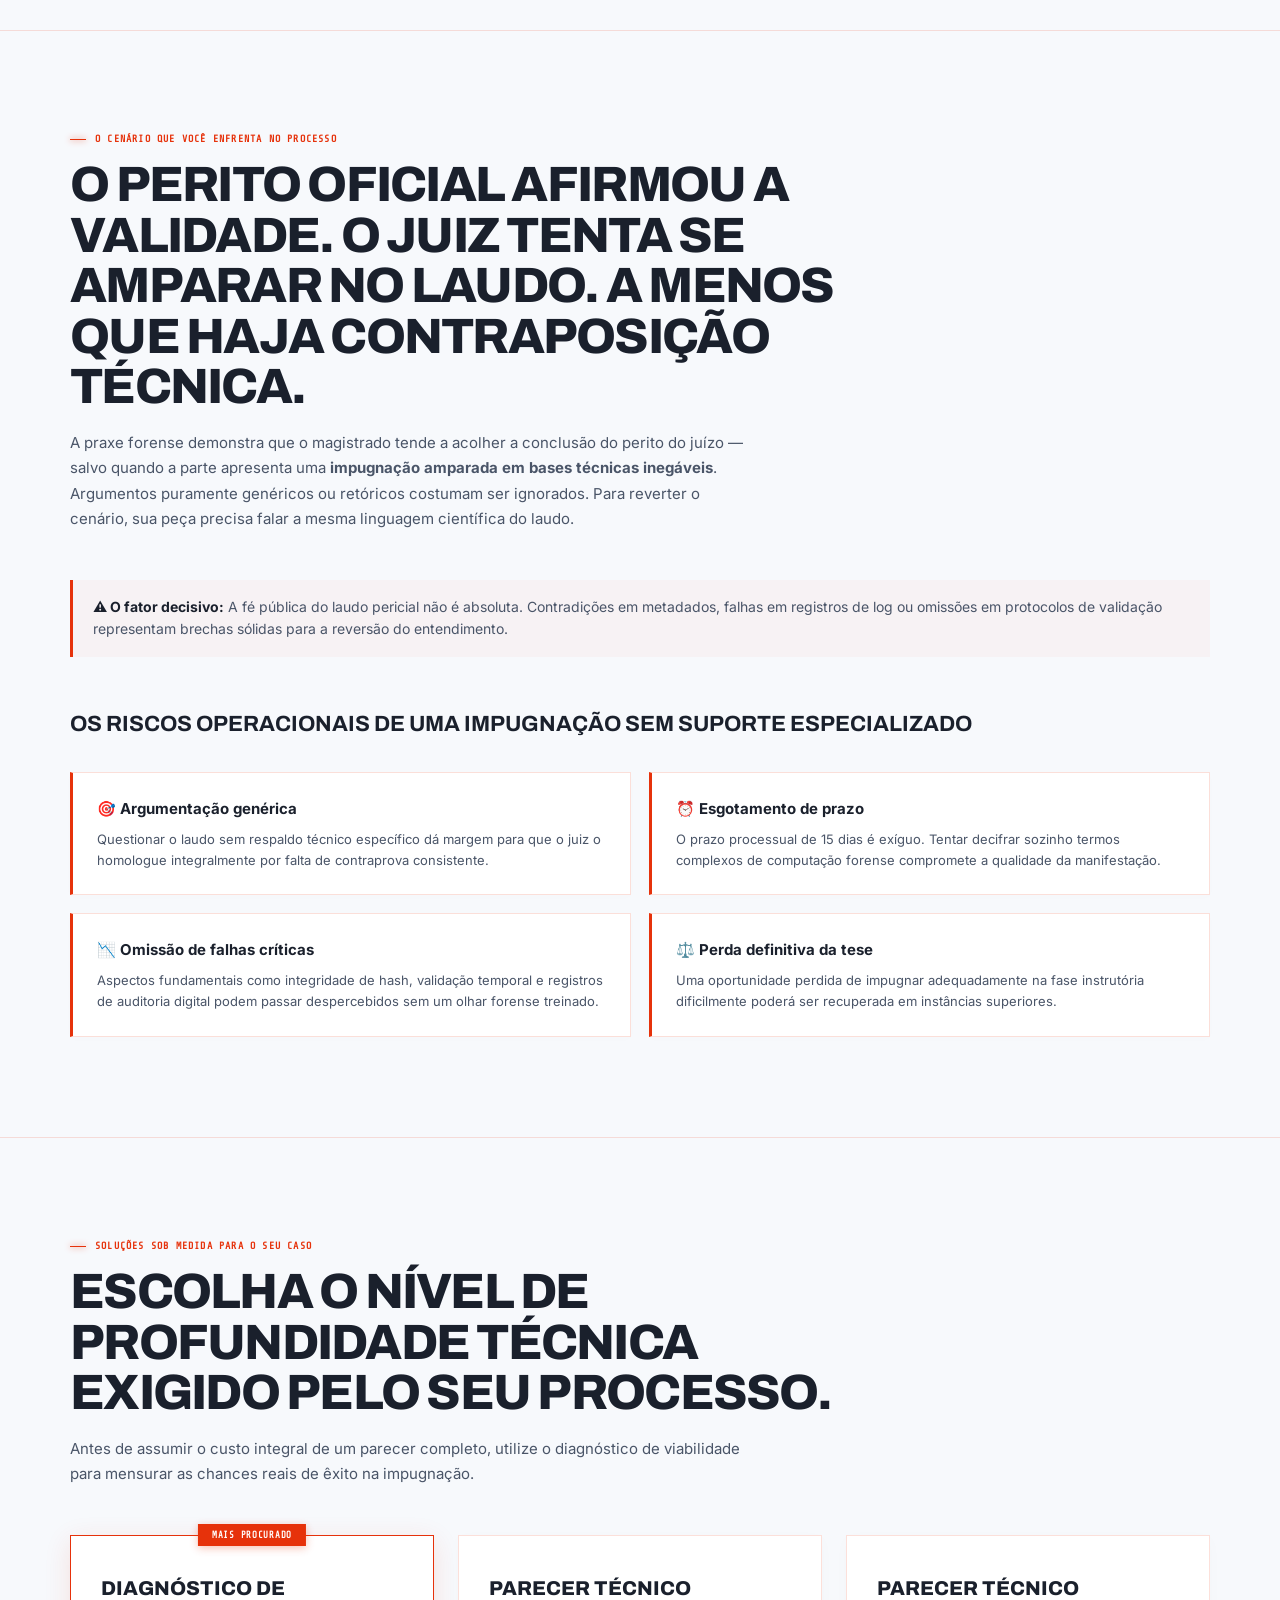
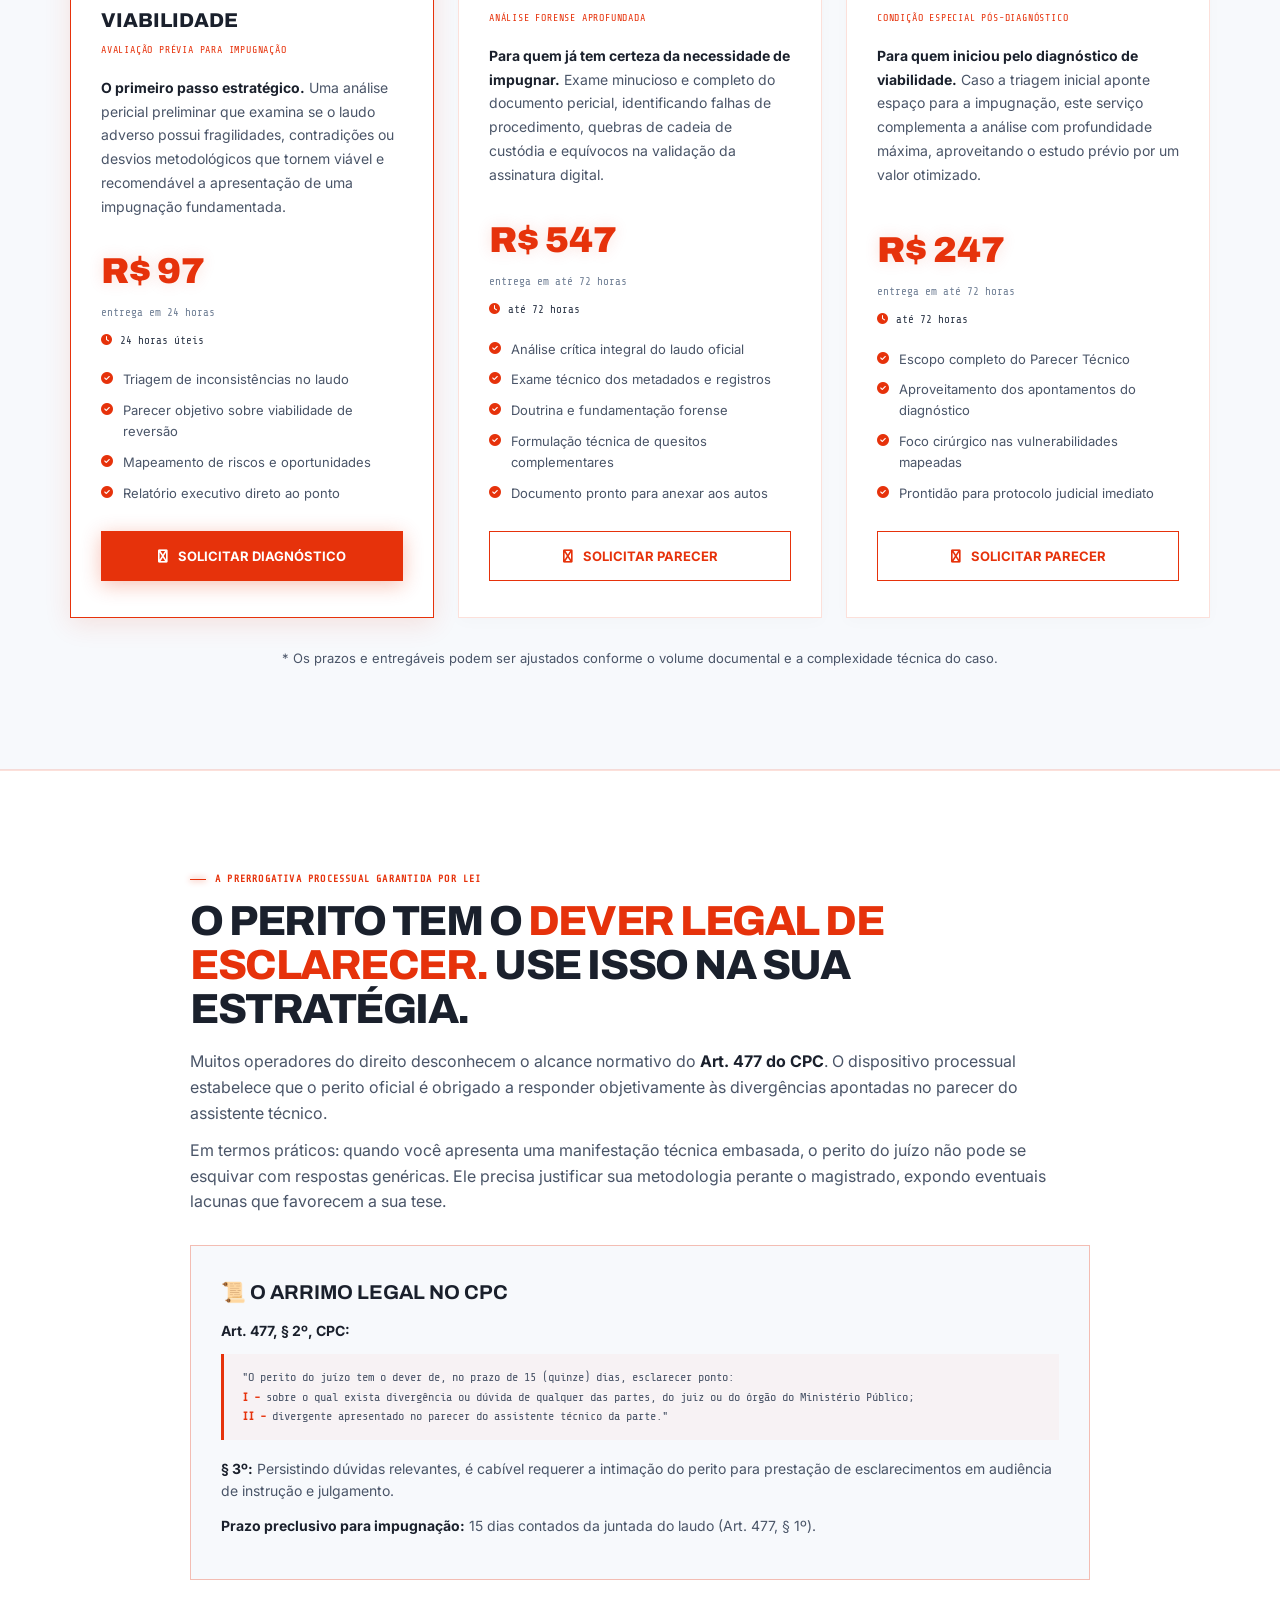
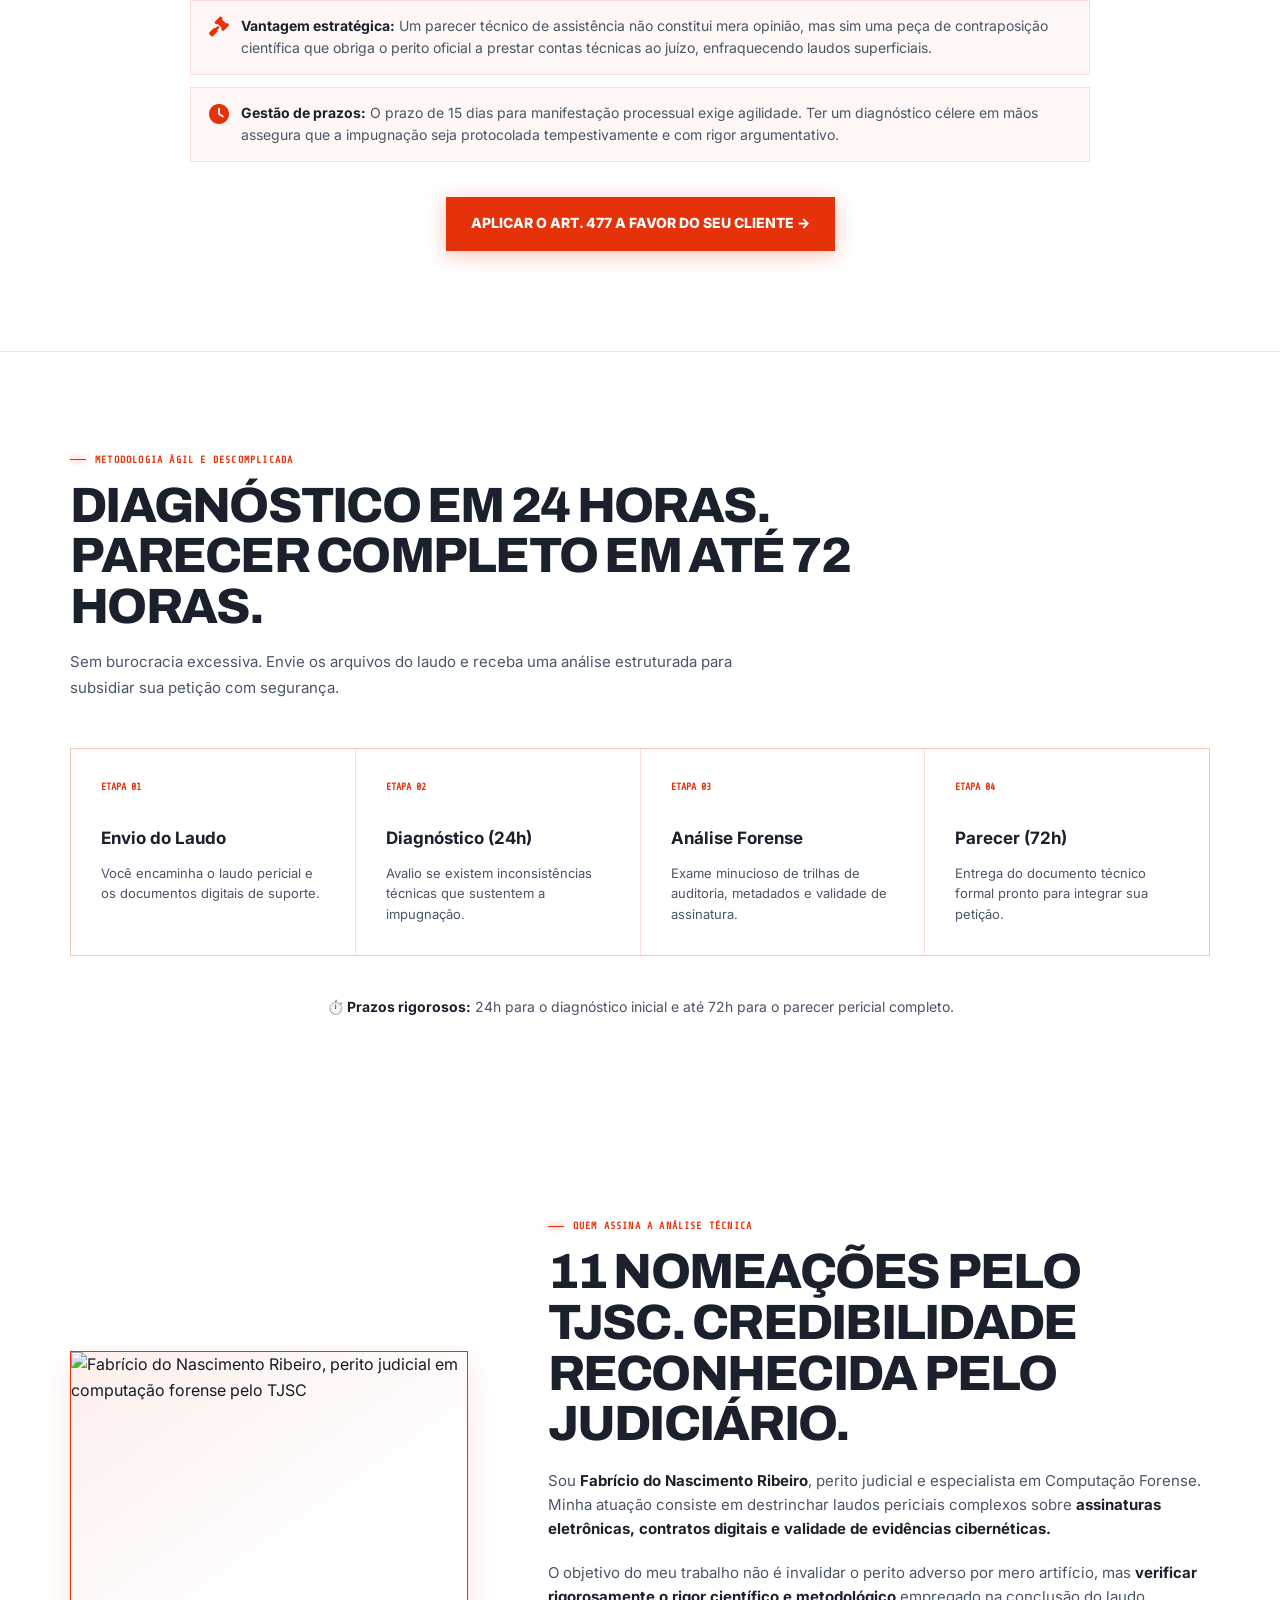
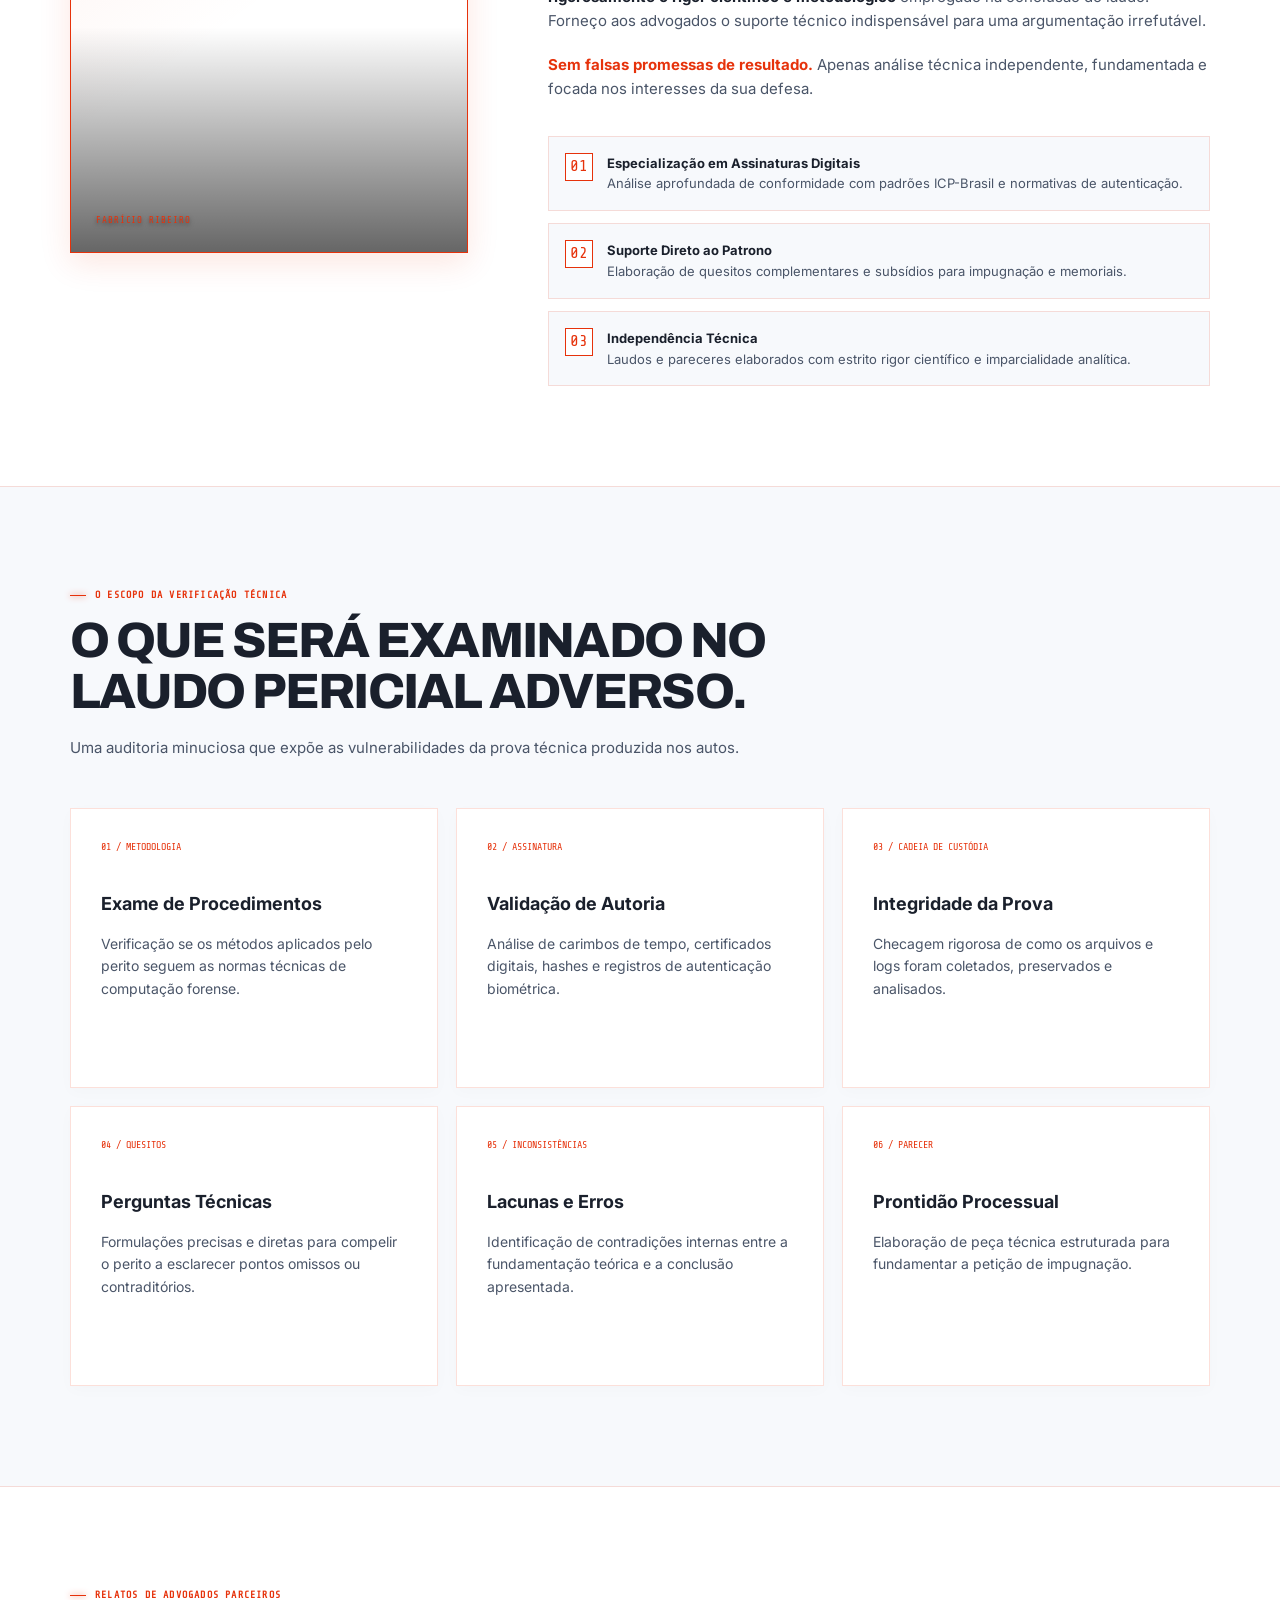
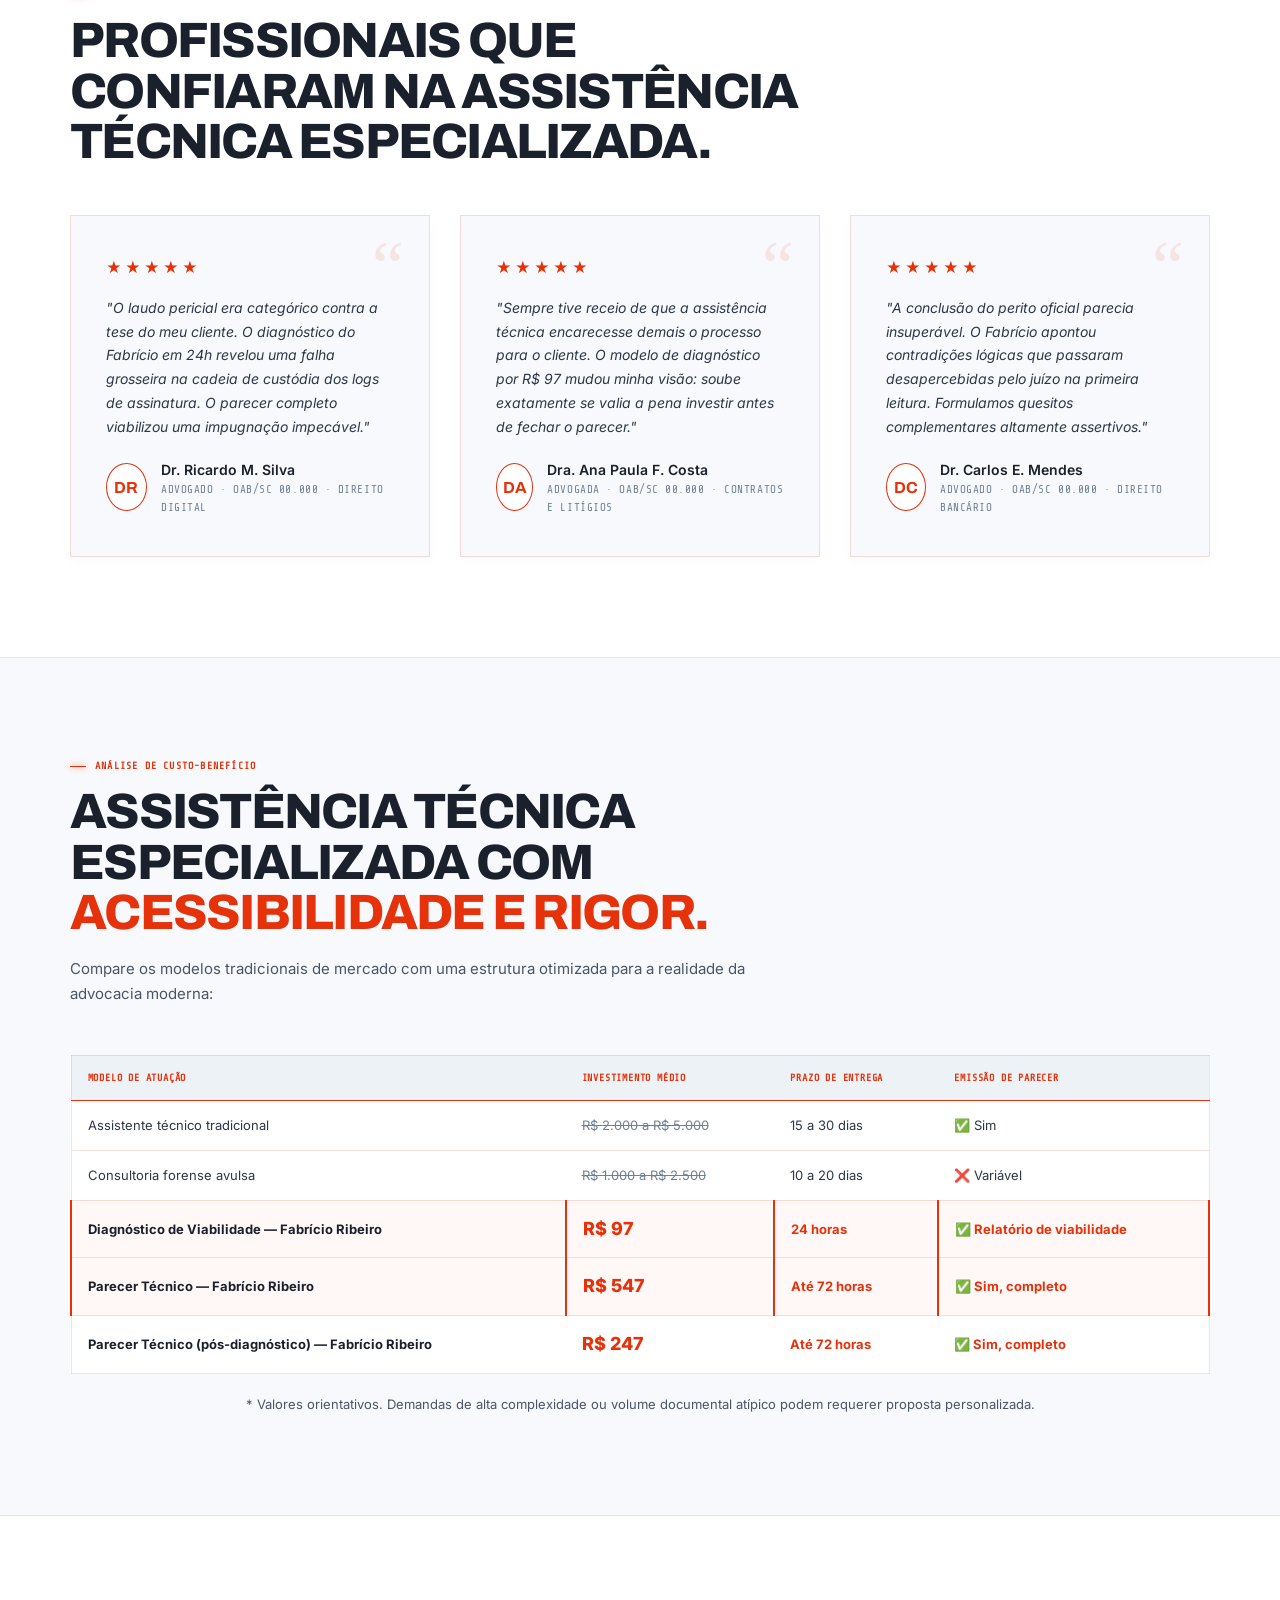
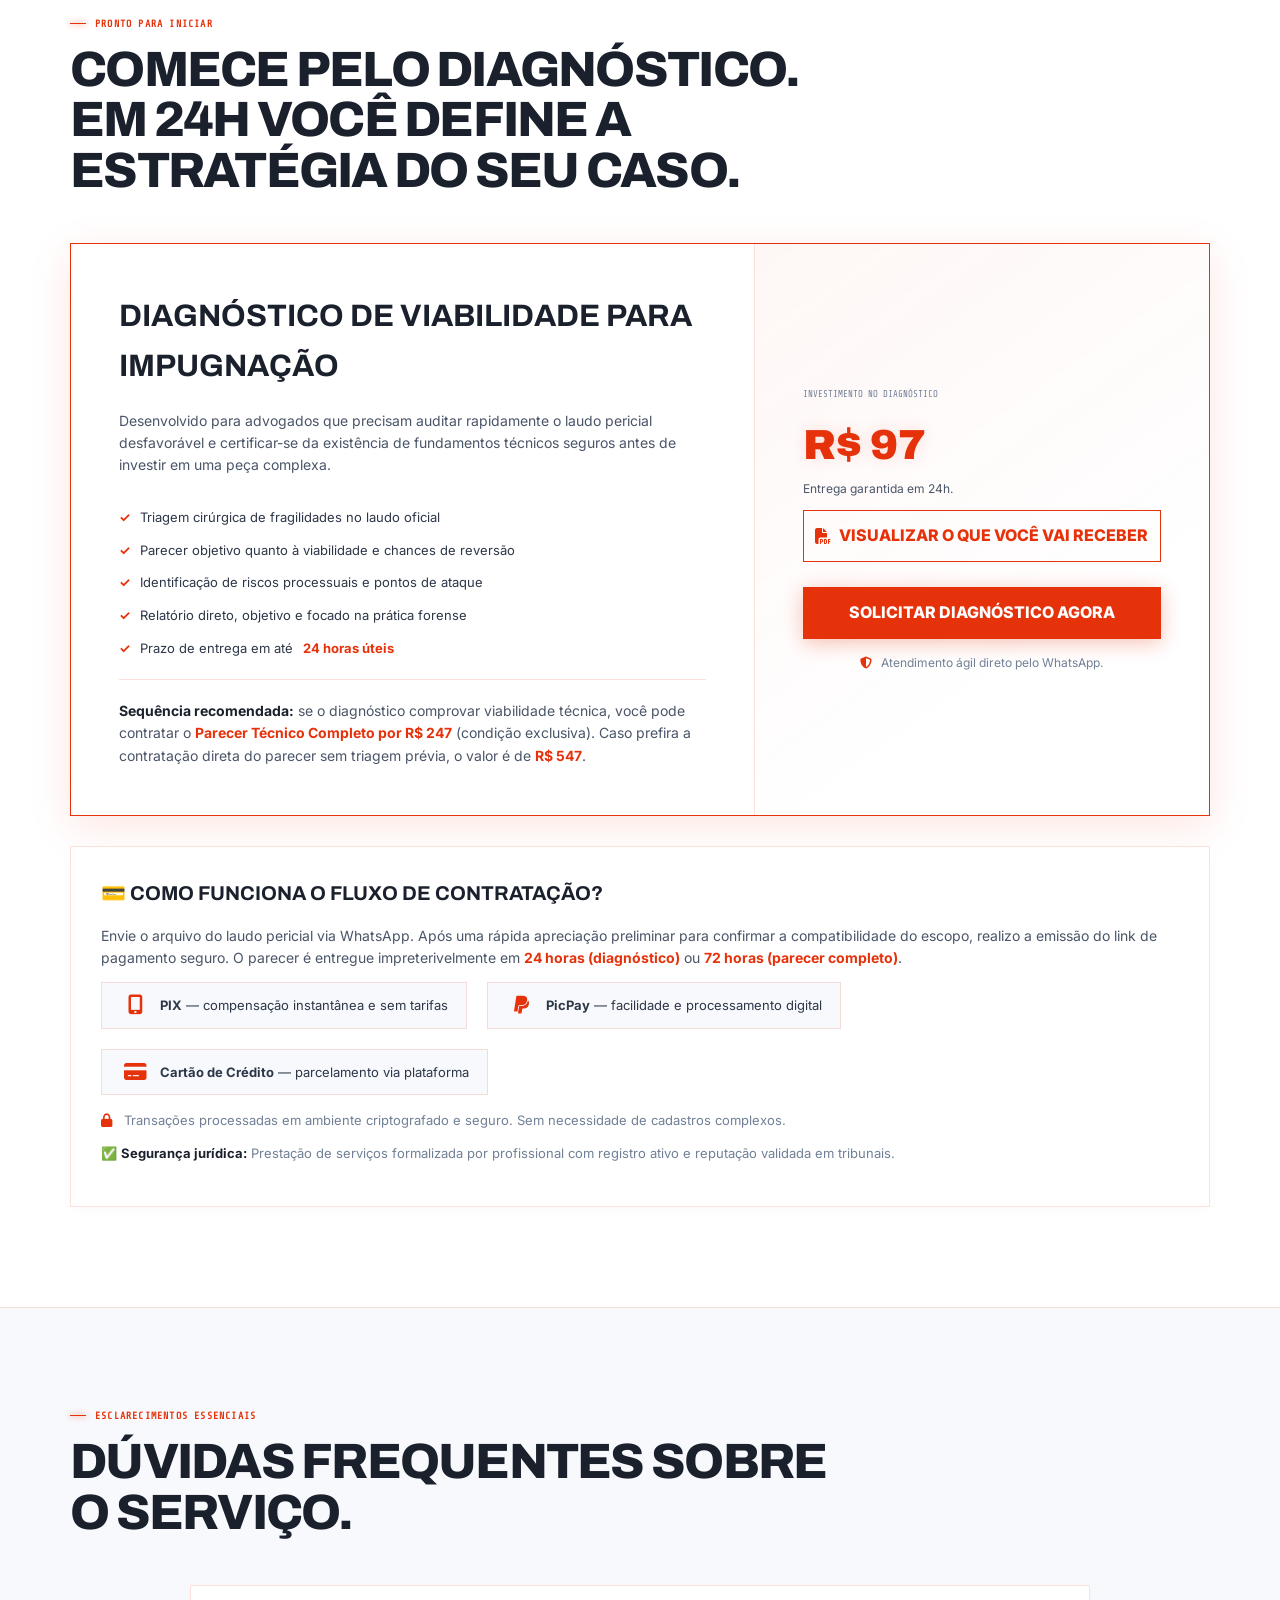
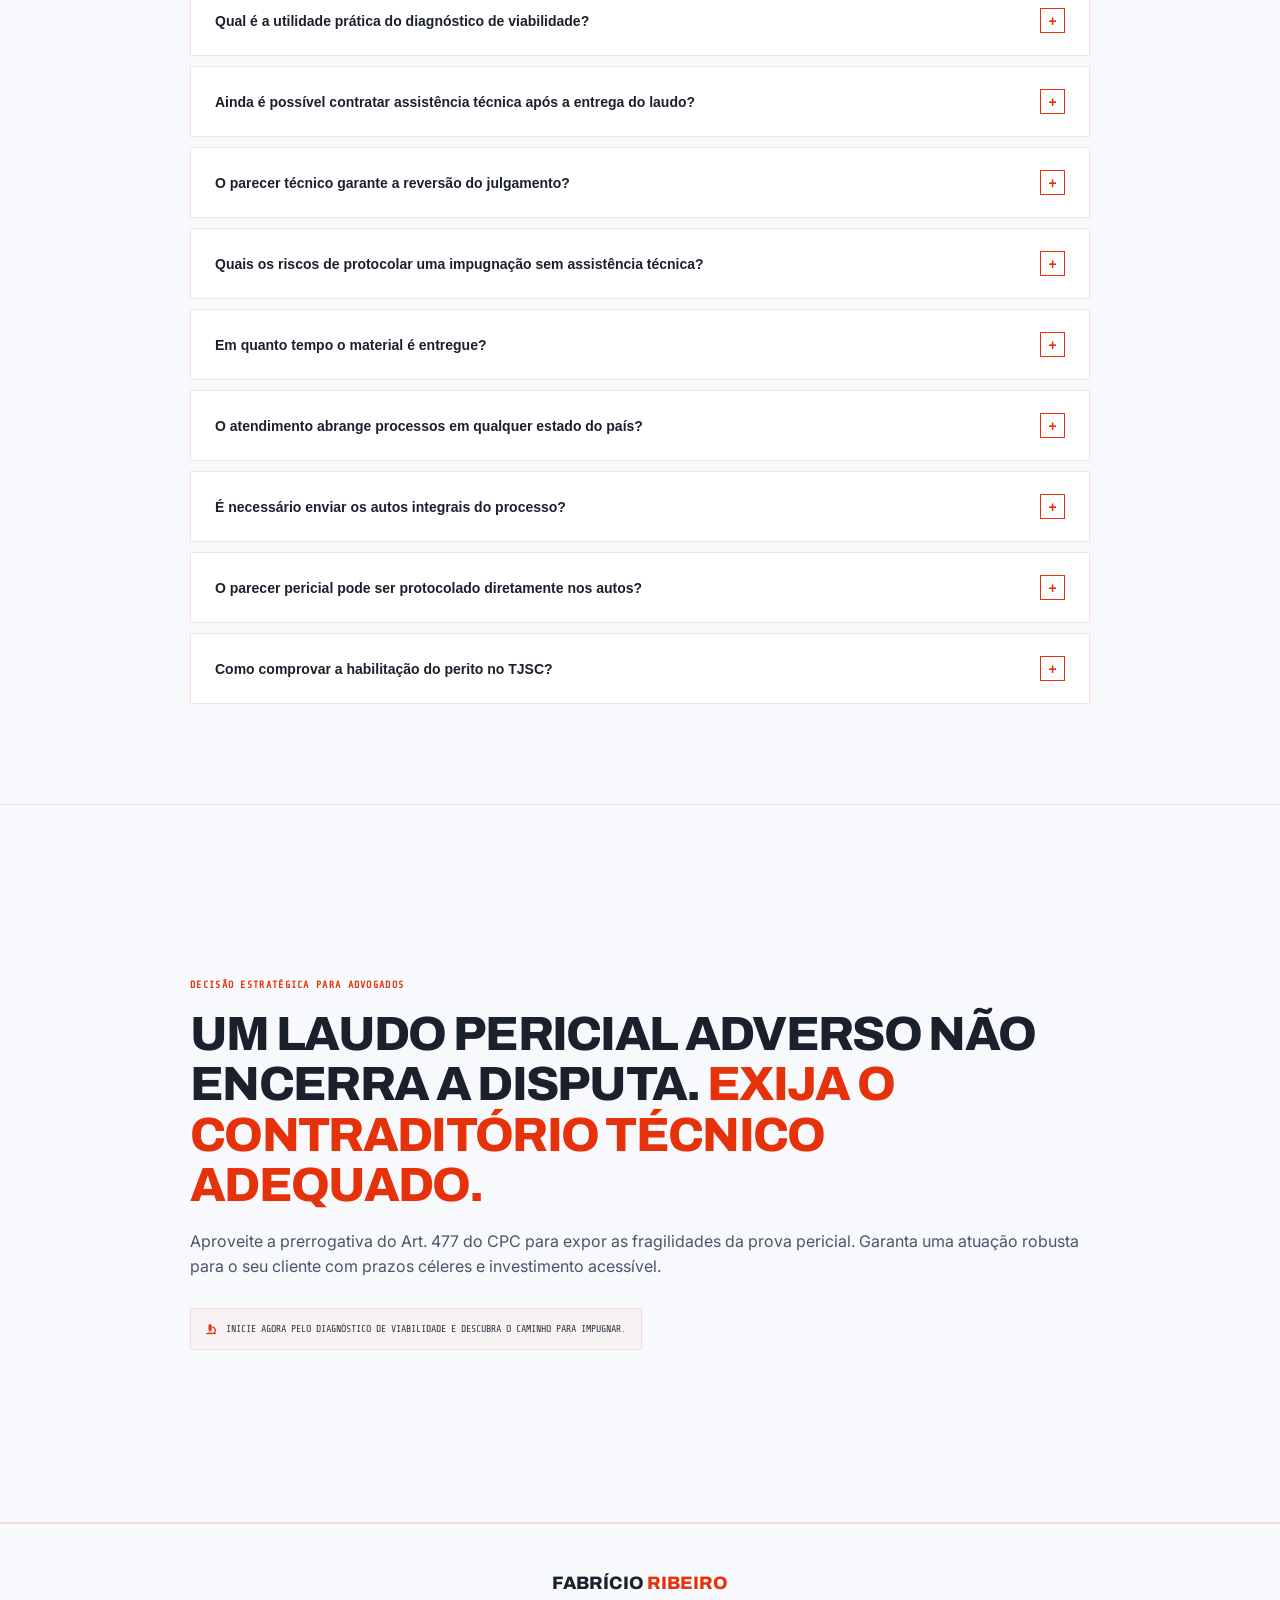
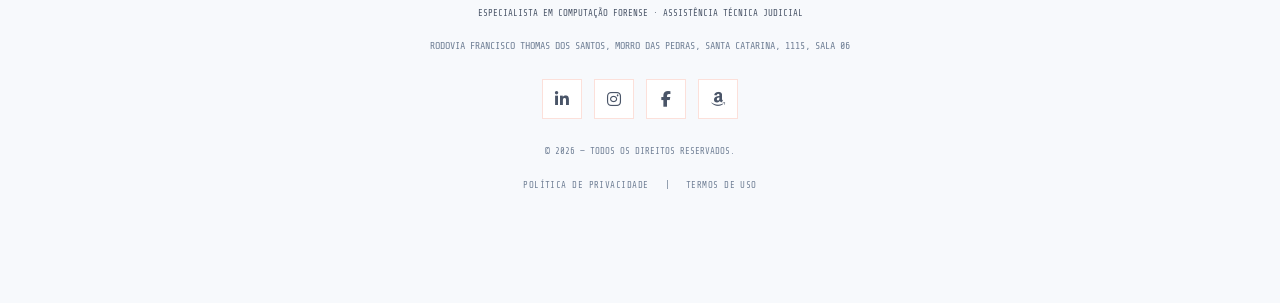
==== commit f8051d18: "atualizando a quantidade de nomeações" ====
--- a/index.html
+++ b/index.html
@@ -98,7 +98,7 @@
                             <i class="fas fa-gavel"></i> TJSC <span>·</span> Perito Judicial
                         </div>
                         <div class="badge-tj" style="background: rgba(230,50,11,0.03);">
-                            <i class="fas fa-check-circle"></i> 11 nomeações oficiais
+                            <i class="fas fa-check-circle"></i> 14 nomeações oficiais
                         </div>
                     </div>
                     <div style="display: flex; gap: 16px; flex-wrap: wrap; justify-content: center;">
